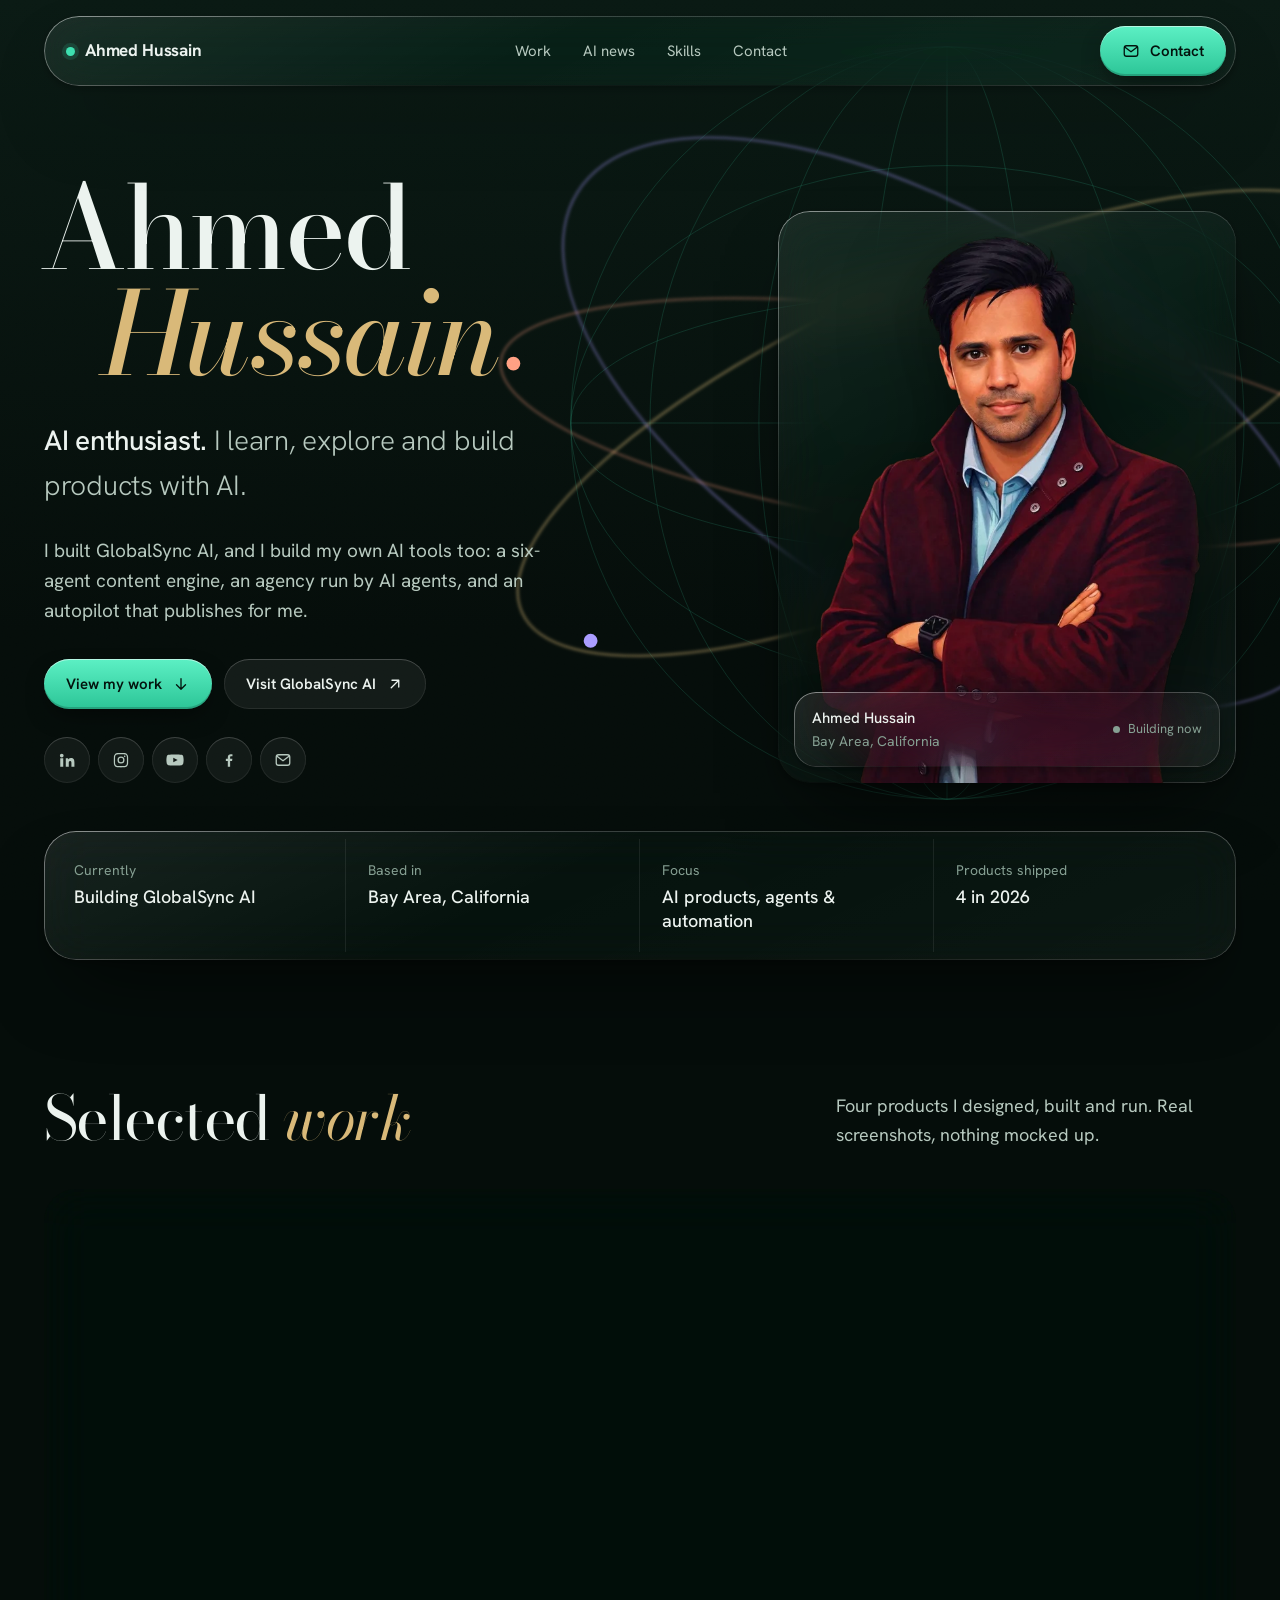
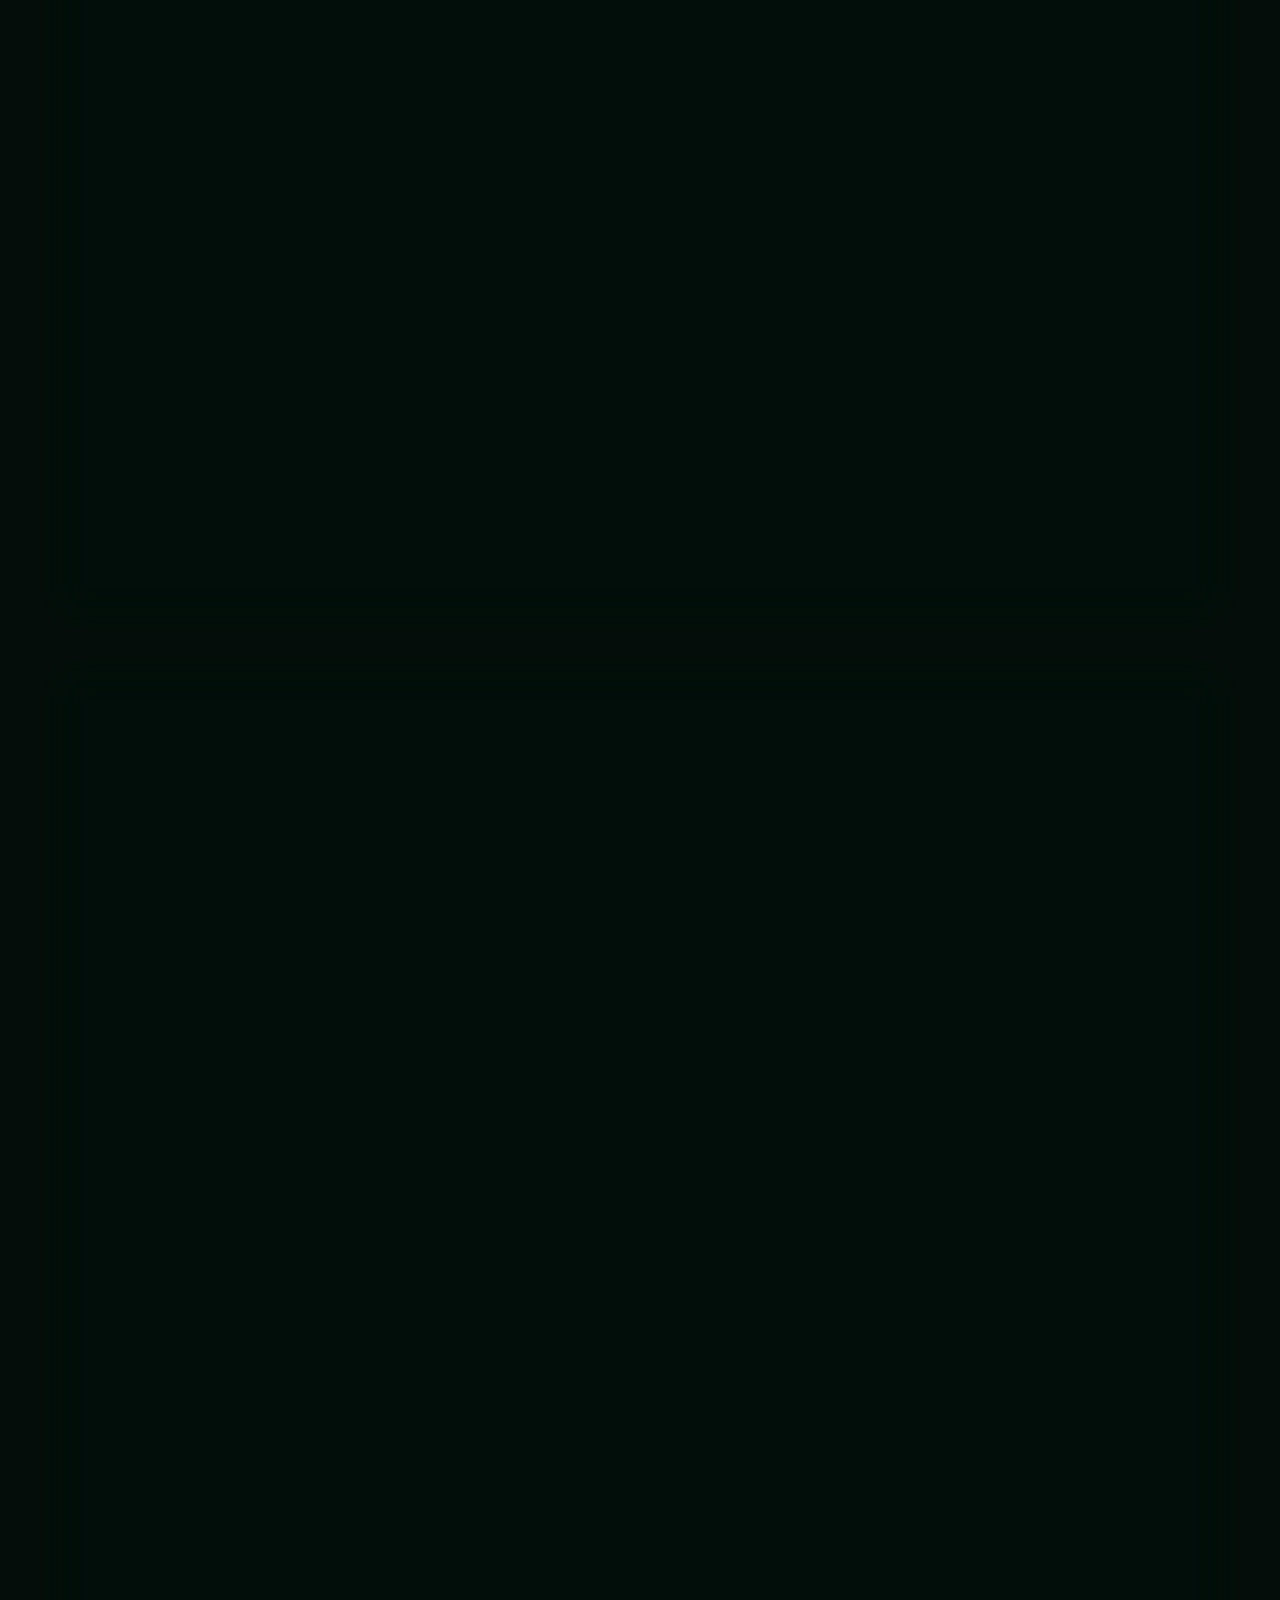
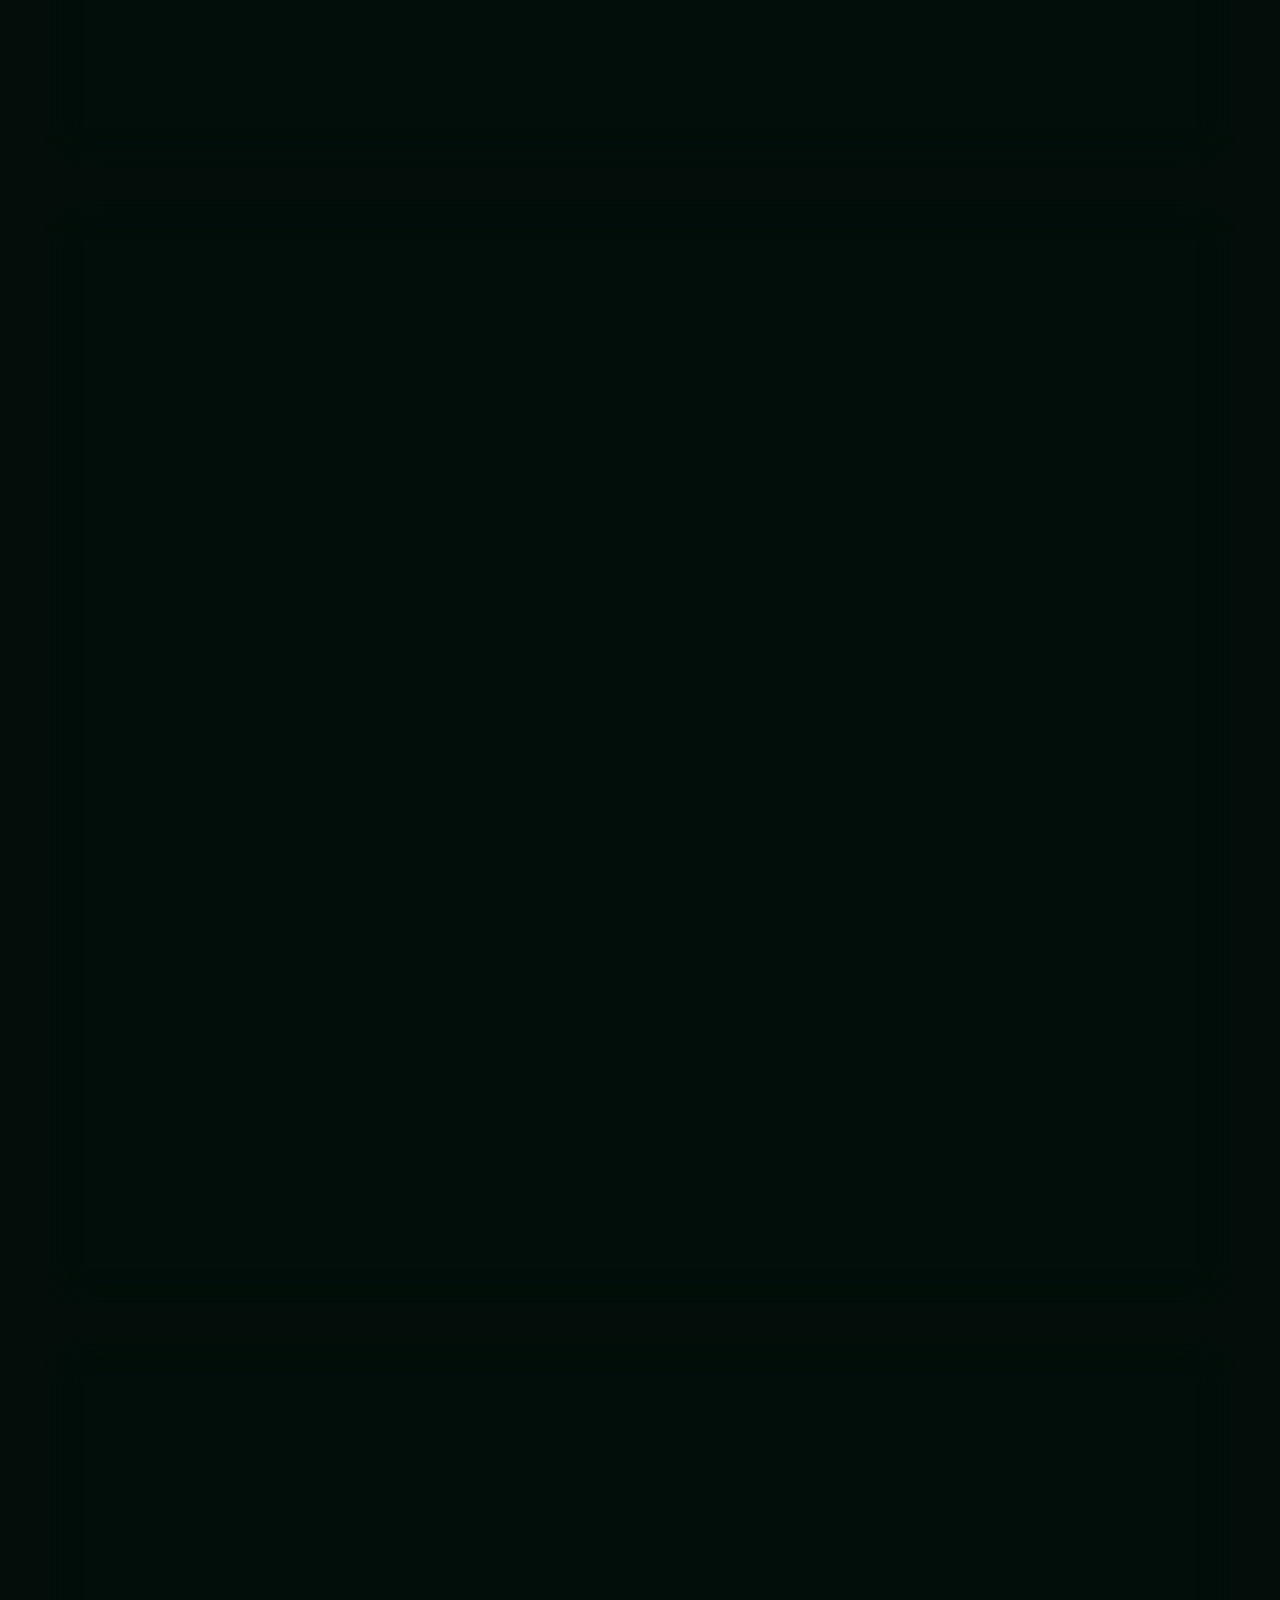
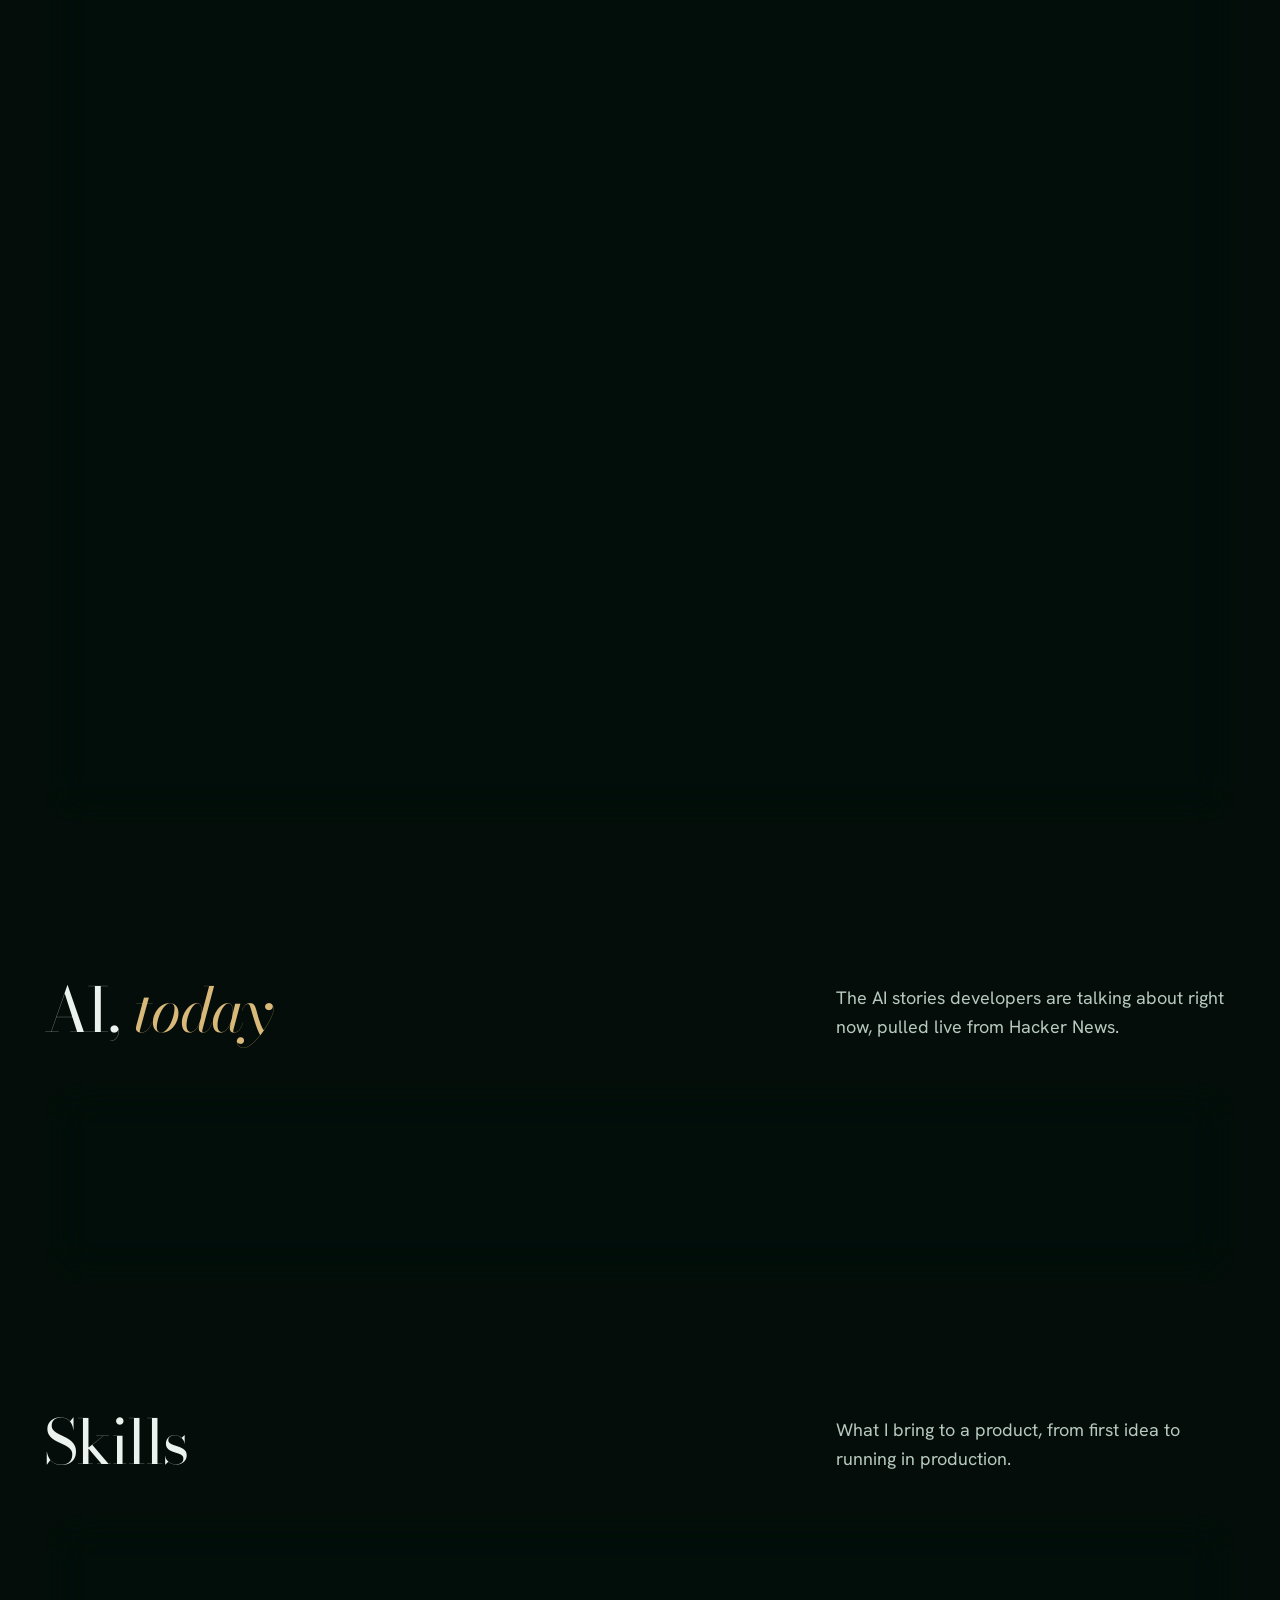
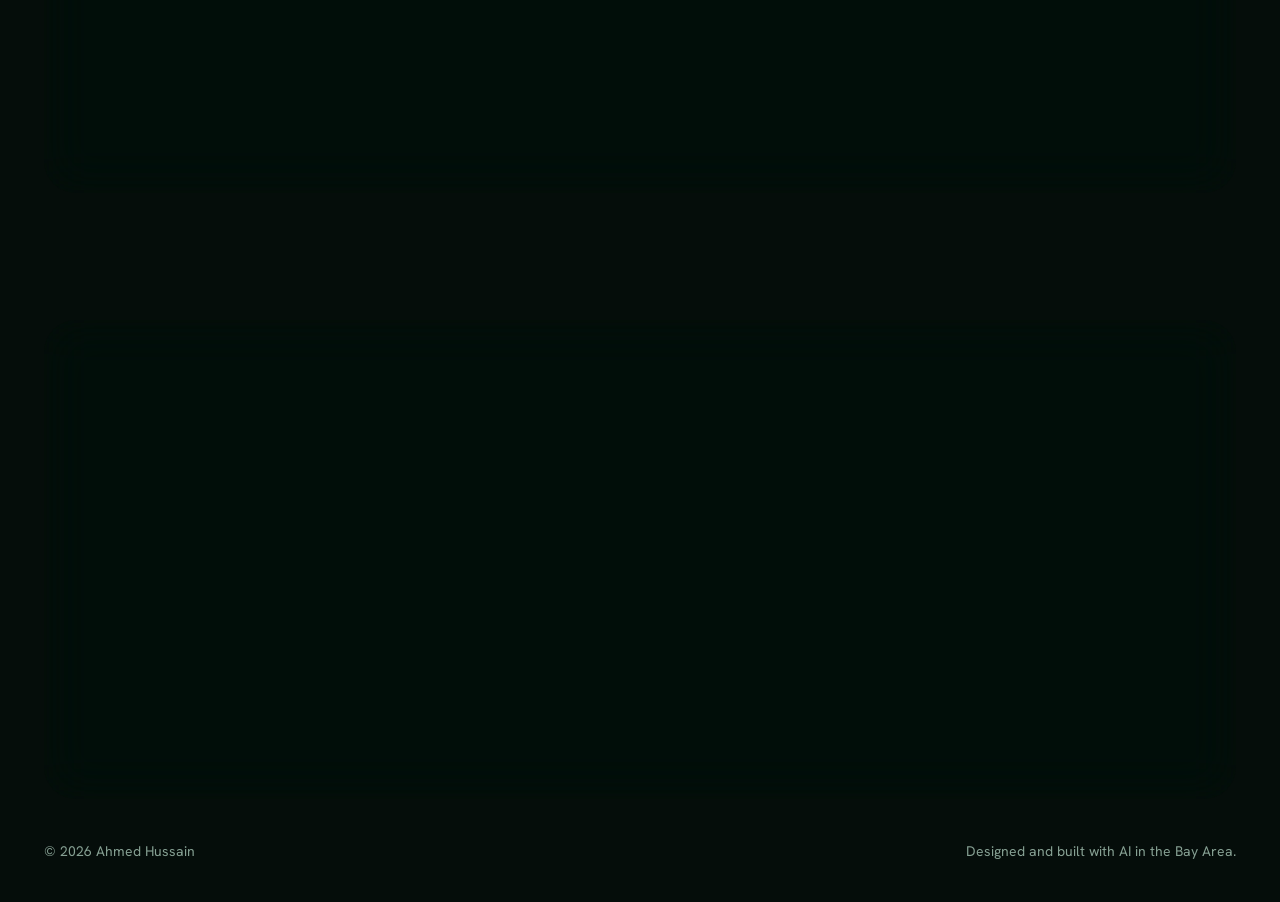
==== index.html @ ea2df60a "Tagline: learn, explore and build products with AI Co-Authored-By: Claude Opus 5.5 <noreply@anthropi" ====
<!doctype html>
<html lang="en"><head><meta charset="utf-8"><meta name="viewport" content="width=device-width,initial-scale=1">
<title>Ahmed Hussain — AI Enthusiast &amp; Product Builder</title>
<meta name="description" content="Ahmed Hussain, AI enthusiast and product builder in the Bay Area. Creator of GlobalSync AI, Gem Content Engine, Gem Agency and Gem Autopilot.">
<meta name="author" content="Ahmed Hussain">
<meta name="theme-color" content="#050d0a">
<meta name="color-scheme" content="dark">
<link rel="icon" href="assets/favicon.svg" type="image/svg+xml">
<link rel="apple-touch-icon" href="assets/apple-touch-icon.png">
<!-- Social preview. If you move to a custom domain, update og:url, og:image and the canonical link. -->
<link rel="canonical" href="https://mahussain456.github.io/">
<meta property="og:url" content="https://mahussain456.github.io/">
<meta property="og:type" content="website">
<meta property="og:title" content="Ahmed Hussain — AI Enthusiast &amp; Product Builder">
<meta property="og:description" content="Four AI products I designed, built and run: GlobalSync AI, Gem Content Engine, Gem Agency and Gem Autopilot.">
<meta property="og:image" content="https://mahussain456.github.io/assets/og-image.jpg">
<meta property="og:image:width" content="1200"><meta property="og:image:height" content="630">
<meta name="twitter:card" content="summary_large_image">
<script type="application/ld+json">
{"@context":"https://schema.org","@type":"Person","name":"Ahmed Hussain","jobTitle":"AI Enthusiast & Product Builder",
 "address":{"@type":"PostalAddress","addressRegion":"CA","addressCountry":"US"},
 "email":"mailto:m.ahmedhussain9@gmail.com",
 "sameAs":["https://www.linkedin.com/in/ahmedhussain9","https://www.facebook.com/aidecoded","https://www.instagram.com/decodedaisimplified","https://www.youtube.com/@decodedaisimplified","https://www.globalsync-ai.com"]}
</script>
<link rel="preconnect" href="https://fonts.googleapis.com"><link rel="preconnect" href="https://fonts.gstatic.com" crossorigin>
<link href="https://fonts.googleapis.com/css2?family=Bodoni+Moda:ital,opsz,wght@0,6..96,400;0,6..96,500;1,6..96,400;1,6..96,500&family=Hanken+Grotesk:wght@300;400;500;600&family=JetBrains+Mono:wght@400&display=swap" rel="stylesheet">
<link rel="stylesheet" href="styles.css"></head><body>

<svg width="0" height="0" style="position:absolute" aria-hidden="true">
 <symbol id="arrow" viewBox="0 0 24 24"><path d="M7 17 17 7M8 7h9v9"/></symbol>
 <symbol id="refresh" viewBox="0 0 24 24"><path d="M20 11a8 8 0 0 0-14.3-4.9L4 8M4 4v4h4M4 13a8 8 0 0 0 14.3 4.9L20 16M20 20v-4h-4"/></symbol>
 <symbol id="chat" viewBox="0 0 24 24"><path d="M21 12a8 8 0 0 1-11.6 7.1L4 20l1-4.6A8 8 0 1 1 21 12Z"/></symbol>
 <symbol id="down" viewBox="0 0 24 24"><path d="M12 5v14M6 13l6 6 6-6"/></symbol>
 <symbol id="check" viewBox="0 0 24 24"><path d="m5 12.5 4.5 4.5L19 7.5"/></symbol>
 <symbol id="mail" viewBox="0 0 24 24"><rect x="3" y="5" width="18" height="14" rx="3"/><path d="m4 7 8 6 8-6"/></symbol>
 <symbol id="pin" viewBox="0 0 24 24"><path d="M12 21s-7-6.2-7-12a7 7 0 0 1 14 0c0 5.8-7 12-7 12Z"/><circle cx="12" cy="9" r="2.5"/></symbol>
 <symbol id="yt" viewBox="0 0 24 24"><path d="M23 7.2a3 3 0 0 0-2.1-2.1C19 4.6 12 4.6 12 4.6s-7 0-8.9.5A3 3 0 0 0 1 7.2 31 31 0 0 0 .5 12 31 31 0 0 0 1 16.8a3 3 0 0 0 2.1 2.1c1.9.5 8.9.5 8.9.5s7 0 8.9-.5a3 3 0 0 0 2.1-2.1 31 31 0 0 0 .5-4.8 31 31 0 0 0-.5-4.8ZM9.7 15.1V8.9l5.8 3.1-5.8 3.1Z"/></symbol>
 <symbol id="ig" viewBox="0 0 24 24"><path d="M12 7.3a4.7 4.7 0 1 0 0 9.4 4.7 4.7 0 0 0 0-9.4Zm0 7.7a3 3 0 1 1 0-6 3 3 0 0 1 0 6Zm6-7.9a1.1 1.1 0 1 1-2.2 0 1.1 1.1 0 0 1 2.2 0ZM21.5 8.2c-.1-1.5-.4-2.8-1.5-3.9s-2.4-1.4-3.9-1.5C14.6 2.7 9.4 2.7 7.9 2.8c-1.5.1-2.8.4-3.9 1.5S2.6 6.7 2.5 8.2c-.1 1.5-.1 6.7 0 8.2.1 1.5.4 2.8 1.5 3.9s2.4 1.4 3.9 1.5c1.5.1 6.7.1 8.2 0 1.5-.1 2.8-.4 3.9-1.5s1.4-2.4 1.5-3.9c.1-1.5.1-6.7 0-8.2Zm-2 9.8a3.1 3.1 0 0 1-1.7 1.7c-1.2.5-4 .4-5.8.4s-4.6.1-5.8-.4A3.1 3.1 0 0 1 4.5 18c-.5-1.2-.4-4-.4-5.8s-.1-4.6.4-5.8A3.1 3.1 0 0 1 6.2 4.7c1.2-.5 4-.4 5.8-.4s4.6-.1 5.8.4a3.1 3.1 0 0 1 1.7 1.7c.5 1.2.4 4 .4 5.8s.1 4.6-.4 5.8Z"/></symbol>
 <symbol id="fb" viewBox="0 0 24 24"><path d="M13.5 21v-7.6h2.6l.4-3h-3V8.5c0-.9.3-1.5 1.5-1.5h1.6V4.3a21 21 0 0 0-2.3-.1c-2.3 0-3.9 1.4-3.9 4v2.2H7.8v3h2.6V21h3.1Z"/></symbol>
 <symbol id="li" viewBox="0 0 24 24"><path d="M4.98 3.5a2.5 2.5 0 1 1 0 5 2.5 2.5 0 0 1 0-5ZM3 9.75h4V21H3V9.75Zm6.5 0h3.8v1.6h.05c.53-1 1.83-2.05 3.77-2.05 4.03 0 4.78 2.65 4.78 6.1V21h-4v-4.9c0-1.17-.02-2.68-1.63-2.68-1.64 0-1.89 1.28-1.89 2.6V21h-4V9.75Z"/></symbol>
 <symbol id="tt" viewBox="0 0 24 24"><path d="M16.6 3c.4 2.1 1.7 3.5 3.9 3.7v3.1c-1.4.1-2.7-.3-3.9-1v6.4c0 4.1-4.4 6.6-7.9 4.5-3.4-2-2.9-7.6 1.6-8.3v3.2c-1.9.3-2.4 2.4-1.2 3.4 1.4 1.2 4.1.3 4.1-2.3V3h3.4Z"/></symbol>
</svg>

<div class="sky" aria-hidden="true">
 <svg class="globe" viewBox="0 0 1000 1000">
  <defs><filter id="soft" x="-20%" y="-20%" width="140%" height="140%"><feGaussianBlur stdDeviation="1.4"/></filter></defs>
  <g class="grid">
   <circle cx="500" cy="500" r="380"/>
   <ellipse cx="500" cy="500" rx="380" ry="130"/><ellipse cx="500" cy="500" rx="380" ry="260"/>
   <line x1="120" y1="500" x2="880" y2="500"/>
   <g class="spin"><ellipse cx="500" cy="500" rx="80" ry="380"/><ellipse cx="500" cy="500" rx="190" ry="380"/><ellipse cx="500" cy="500" rx="300" ry="380"/><line x1="500" y1="120" x2="500" y2="880"/></g>
  </g>
  <g class="spin2">
   <ellipse class="orbit" cx="500" cy="500" rx="470" ry="150" transform="rotate(-24 500 500)" stroke="rgba(217,185,121,.5)"/>
   <ellipse class="orbit" cx="500" cy="500" rx="440" ry="200" transform="rotate(32 500 500)" stroke="rgba(169,155,255,.42)"/>
   <circle cx="930" cy="400" r="9" fill="#d9b979"/><circle cx="140" cy="720" r="7" fill="#a99bff"/>
  </g>
  <g class="spin">
   <ellipse class="orbit" cx="500" cy="500" rx="455" ry="110" transform="rotate(8 500 500)" stroke="rgba(255,159,130,.38)"/>
   <circle cx="62" cy="440" r="7" fill="#ff9f82"/><circle cx="955" cy="560" r="6" fill="#3ee0b0"/>
  </g>
 </svg>
</div>

<div class="wrap">
<header class="bar glass">
 <a class="brand" href="#top"><i></i>Ahmed Hussain</a>
 <nav aria-label="Sections"><a href="#work">Work</a><a href="#news">AI news</a><a href="#skills">Skills</a><a href="#contact">Contact</a></nav>
 <a class="btn pri" href="#contact"><svg class="i"><use href="#mail"/></svg>Contact</a>
</header>

<main id="top">
<section class="hero">
 <div>
  <h1 class="name" aria-label="Ahmed Hussain"><span class="ln"><span>Ahmed</span></span><span class="ln ln2"><span>Hussain</span></span></h1>
  <p class="role"><b>AI enthusiast.</b> I learn, explore and build products with AI.</p>
  <p class="lead">I built GlobalSync AI, and I build my own AI tools too: a six-agent content engine, an agency run by AI agents, and an autopilot that publishes for me.</p>
  <div class="ctas"><a class="btn pri" href="#work">View my work <svg class="i"><use href="#down"/></svg></a><a class="btn ghost" href="https://www.globalsync-ai.com" target="_blank" rel="noopener">Visit GlobalSync AI <svg class="i"><use href="#arrow"/></svg></a></div>
  <nav class="social" aria-label="Social profiles">
   <a href="https://www.linkedin.com/in/ahmedhussain9" target="_blank" rel="noopener" aria-label="LinkedIn"><svg class="b"><use href="#li"/></svg></a>
   <a href="https://www.instagram.com/decodedaisimplified" target="_blank" rel="noopener" aria-label="Instagram"><svg class="b"><use href="#ig"/></svg></a>
   <a href="https://www.youtube.com/@decodedaisimplified" target="_blank" rel="noopener" aria-label="YouTube"><svg class="b"><use href="#yt"/></svg></a>
   <a href="https://www.facebook.com/aidecoded" target="_blank" rel="noopener" aria-label="Facebook"><svg class="b"><use href="#fb"/></svg></a>
   <a href="mailto:m.ahmedhussain9@gmail.com" aria-label="Email"><svg class="i"><use href="#mail"/></svg></a>
  </nav>
 </div>
 <figure class="glass portrait">
  <img src="assets/me.webp" width="600" height="900" alt="Portrait of Ahmed Hussain">
  <figcaption class="glass card-id"><div><b>Ahmed Hussain</b><span>Bay Area, California</span></div><span class="avail"><i></i>Building now</span></figcaption>
 </figure>
</section>

<dl class="glass facts">
 <div><dt>Currently</dt><dd>Building GlobalSync AI</dd></div>
 <div><dt>Based in</dt><dd>Bay Area, California</dd></div>
 <div><dt>Focus</dt><dd>AI products, agents &amp; automation</dd></div>
 <div><dt>Products shipped</dt><dd class="tab">4 in 2026</dd></div>
</dl>

<section class="sec" id="work">
 <div class="sh"><h2>Selected <em>work</em></h2><p>Four products I designed, built and run. Real screenshots, nothing mocked up.</p></div>

 <article class="glass proj c1">
  <div class="ph">
   <span class="logo wide"><img src="assets/logo-globalsync.png" width="520" height="130" alt="GlobalSync AI"></span>
   <div><h3>GlobalSync AI</h3><p class="meta"><b>Creator</b> · 2026 to now · Live product</p></div>
   <a class="btn ghost go" href="https://www.globalsync-ai.com" target="_blank" rel="noopener">globalsync-ai.com <svg class="i"><use href="#arrow"/></svg></a>
  </div>
  <figure class="shot"><div class="chrome"><div class="dots"><i></i><i></i><i></i></div><span class="url">globalsync-ai.com</span></div>
   <img src="assets/shot-globalsync.webp" width="1440" height="810" loading="lazy" alt="GlobalSync AI homepage with the time zone, currency, freelance rate and invoice tools"></figure>
  <div class="does">
   <p>Free time zone, meeting planner and currency tools for remote teams and freelancers. AI finds the meeting time that works for everyone.</p>
   <div><h4>What it does</h4><ul>
    <li><svg class="i"><use href="#check"/></svg>Converts time zones and currencies with live rates</li>
    <li><svg class="i"><use href="#check"/></svg>Plans meetings across cities and calculates freelance rates</li>
    <li><svg class="i"><use href="#check"/></svg>Creates invoices. Free, with no sign-up</li></ul></div>
   <div><h4>Also on</h4><div class="stack"><span>iOS app</span><span>Mac</span><span>Windows</span><span>Chrome extension</span></div></div>
  </div>
 </article>

 <article class="glass proj c2">
  <div class="ph">
   <span class="logo"><img src="assets/logo-engine.png" width="128" height="128" alt="Gem Content Engine logo"></span>
   <div><h3>Gem Content Engine</h3><p class="meta"><b>Creator</b> · 2026 · v1.7, on sale</p></div>
  </div>
  <figure class="shot"><div class="chrome"><div class="dots"><i></i><i></i><i></i></div><span class="url">Gem Content Engine · app</span></div>
   <img src="assets/shot-engine.webp" width="1440" height="900" loading="lazy" alt="Gem Content Engine app showing the six-agent pipeline: brand brain, scout, architect, writer, visual director and channels"></figure>
  <div class="does">
   <p>Turns one content idea into posts for every channel. Six AI agents work in a chain, and each one's output is checked before the next starts.</p>
   <div><h4>What it does</h4><ul>
    <li><svg class="i"><use href="#check"/></svg>Writes scripts, captions, carousels and image prompts</li>
    <li><svg class="i"><use href="#check"/></svg>Pulls live trends from Reddit, Hacker News and Google</li>
    <li><svg class="i"><use href="#check"/></svg>Runs locally on Ollama or any cloud AI model</li></ul></div>
   <div><h4>Built with</h4><div class="stack"><span>Multi-agent AI</span><span>Ollama</span><span>OpenAI</span><span>Claude</span></div></div>
  </div>
 </article>

 <article class="glass proj c3">
  <div class="ph">
   <span class="logo"><img src="assets/logo-gem.svg" width="64" height="72" alt="Gem Agency logo"></span>
   <div><h3>Gem Agency</h3><p class="meta"><b>Builder</b> · 2026 to now · In use daily</p></div>
  </div>
  <figure class="shot"><div class="chrome"><div class="dots"><i></i><i></i><i></i></div><span class="url">Gem Agency · Mission Control</span></div>
   <img src="assets/shot-agency.webp" width="1440" height="900" loading="lazy" alt="Gem Agency Mission Control dashboard with delivery rings, next task, the Jarvis assistant and items needing attention"></figure>
  <div class="does">
   <p>A web agency run by AI agents. I describe a website, the agents build it, and I approve it, launch it and grow its traffic, all from one dashboard.</p>
   <div><h4>What it does</h4><ul>
    <li><svg class="i"><use href="#check"/></svg>Builds websites from a one-line brief</li>
    <li><svg class="i"><use href="#check"/></svg>Runs SEO audits and growth tasks automatically</li>
    <li><svg class="i"><use href="#check"/></svg>Asks for my approval before anything goes live</li></ul></div>
   <div><h4>Built with</h4><div class="stack"><span>AI agents</span><span>Claude</span><span>Python</span><span>JavaScript</span></div></div>
  </div>
 </article>

 <article class="glass proj c4">
  <div class="ph">
   <span class="logo"><img src="assets/logo-gem.svg" width="64" height="72" alt="Gem Autopilot logo"></span>
   <div><h3>Gem Autopilot</h3><p class="meta"><b>Builder</b> · 2026 to now · In use daily</p></div>
  </div>
  <figure class="shot"><div class="chrome"><div class="dots"><i></i><i></i><i></i></div><span class="url">Gem Autopilot · Overview</span></div>
   <img src="assets/shot-autopilot.webp" width="1440" height="900" loading="lazy" alt="Gem Autopilot dashboard with today's posting rings, up next, connected accounts and a three-day publishing timeline"></figure>
  <div class="does">
   <p>My AI tasks produce videos every day. Autopilot finds them and publishes them on schedule, so I never upload anything by hand.</p>
   <div><h4>What it does</h4><ul>
    <li><svg class="i"><use href="#check"/></svg>Watches folders for new videos and their details</li>
    <li><svg class="i"><use href="#check"/></svg>Schedules posts to YouTube and Facebook</li>
    <li><svg class="i"><use href="#check"/></svg>Holds anything that needs my review first</li></ul></div>
   <div><h4>Built with</h4><div class="stack"><span>Node.js</span><span>SQLite</span><span>YouTube API</span><span>Meta API</span></div></div>
  </div>
 </article>
</section>

<section class="sec" id="news">
 <div class="sh"><h2>AI, <em>today</em></h2><p>The AI stories developers are talking about right now, pulled live from Hacker News.</p></div>
 <div class="glass news">
  <div class="news-top"><span class="avail"><i></i>Live · top stories from the last 3 days</span><button class="refresh" type="button" id="news-refresh"><svg class="i"><use href="#refresh"/></svg>Refresh</button></div>
  <div id="news-list" aria-live="polite" aria-busy="true"><div class="skel"></div><div class="skel"></div><div class="skel"></div><div class="skel"></div><div class="skel"></div><div class="skel"></div></div>
  <p class="news-foot" id="news-foot">Loading the latest stories…</p>
 </div>
</section>

<section class="sec" id="skills">
 <div class="sh"><h2>Skills</h2><p>What I bring to a product, from first idea to running in production.</p></div>
 <div class="glass skills">
  <div><h3>AI &amp; agents</h3><p>Getting AI to do real, repeatable work.</p>
   <div class="stack"><span>Multi-agent systems</span><span>Claude</span><span>OpenAI</span><span>Ollama</span><span>Prompt design</span><span>AI video</span></div></div>
  <div><h3>Product &amp; build</h3><p>Shipping on web, mobile and desktop.</p>
   <div class="stack"><span>SaaS</span><span>JavaScript</span><span>Node.js</span><span>Python</span><span>Swift</span><span>Automation</span></div></div>
  <div><h3>Launch &amp; growth</h3><p>Getting the product in front of people.</p>
   <div class="stack"><span>SEO</span><span>GA4</span><span>Paid ads</span><span>Brand design</span><span>Pricing</span><span>Content</span></div></div>
 </div>
</section>

<section class="glass contact" id="contact">
 <div>
  <h2>Let's <em>talk.</em></h2>
  <p>The best way to reach me is email or LinkedIn. You can also follow what I'm building on my socials.</p>
 </div>
 <nav class="links" aria-label="Contact">
  <a href="mailto:m.ahmedhussain9@gmail.com"><svg class="i"><use href="#mail"/></svg><span>Email</span><small>m.ahmedhussain9@gmail.com</small></a>
  <a href="https://www.linkedin.com/in/ahmedhussain9" target="_blank" rel="noopener"><svg class="b"><use href="#li"/></svg><span>LinkedIn</span><small>in/ahmedhussain9</small><svg class="i go"><use href="#arrow"/></svg></a>
  <a href="https://www.instagram.com/decodedaisimplified" target="_blank" rel="noopener"><svg class="b"><use href="#ig"/></svg><span>Instagram</span><small>@decodedaisimplified</small><svg class="i go"><use href="#arrow"/></svg></a>
  <a href="https://www.youtube.com/@decodedaisimplified" target="_blank" rel="noopener"><svg class="b"><use href="#yt"/></svg><span>YouTube</span><small>AI Decoded</small><svg class="i go"><use href="#arrow"/></svg></a>
  <a href="https://www.facebook.com/aidecoded" target="_blank" rel="noopener"><svg class="b"><use href="#fb"/></svg><span>Facebook</span><small>@aidecoded</small><svg class="i go"><use href="#arrow"/></svg></a>
  <a href="https://www.globalsync-ai.com" target="_blank" rel="noopener"><svg class="i"><use href="#pin"/></svg><span>GlobalSync AI</span><small>globalsync-ai.com</small><svg class="i go"><use href="#arrow"/></svg></a>
 </nav>
</section>
</main>
<footer class="fine"><span>© 2026 Ahmed Hussain</span><span>Designed and built with AI in the Bay Area.</span></footer>
</div>

<script src="script.js" defer></script>
</body></html>
---- styles.css ----
:root{
 --bg:#050d0a;--bg2:#0a1a14;
 --txt:#ecf3ef;--soft:#b7c9bf;--mute:#86a093;
 --teal:#3ee0b0;--gold:#d9b979;--coral:#ff9f82;--violet:#a99bff;
 --hair:rgba(255,255,255,.08);
 --r-xl:32px;--r-lg:22px;--r-md:14px;
 --ease:cubic-bezier(.16,1,.3,1);
 --display:'Bodoni Moda',Didot,'Bodoni 72',serif;
 --sans:'Hanken Grotesk',system-ui,sans-serif;
}
h1,h2,.ph h3,.contact h2{font-family:var(--display);font-optical-sizing:auto}
h1 em,h2 em{font-style:italic;color:var(--gold)}
*{box-sizing:border-box;margin:0}
html{scroll-behavior:smooth;scroll-padding-top:110px;scrollbar-color:#24463a var(--bg)}
body{background:var(--bg);color:var(--txt);font:17px/1.6 var(--sans);min-height:100vh;overflow-x:hidden;caret-color:var(--teal)}
::selection{background:rgba(62,224,176,.32);color:#fff}
::-webkit-scrollbar{width:10px}::-webkit-scrollbar-track{background:var(--bg)}::-webkit-scrollbar-thumb{background:#1d3a30;border-radius:10px;border:2px solid var(--bg)}
a{color:inherit;text-decoration:none}
img{display:block;max-width:100%;height:auto}
:focus-visible{outline:2px solid var(--teal);outline-offset:3px;border-radius:12px}
.tab{font-variant-numeric:tabular-nums}
svg.i{width:18px;height:18px;flex:none;stroke:currentColor;fill:none;stroke-width:1.75;stroke-linecap:round;stroke-linejoin:round}
svg.b{width:18px;height:18px;flex:none;fill:currentColor}

/* backdrop the glass refracts */
.sky{position:fixed;inset:0;z-index:-1;background:linear-gradient(180deg,var(--bg2),var(--bg) 70%);overflow:hidden}
.sky::after{content:"";position:absolute;inset:0;opacity:.06;mix-blend-mode:overlay;
 background-image:url("data:image/svg+xml,%3Csvg xmlns='http://www.w3.org/2000/svg' width='160' height='160'%3E%3Cfilter id='n'%3E%3CfeTurbulence type='fractalNoise' baseFrequency='.9' numOctaves='3' stitchTiles='stitch'/%3E%3C/filter%3E%3Crect width='100%25' height='100%25' filter='url(%23n)'/%3E%3C/svg%3E")}
.globe{position:absolute;right:-18vmin;top:-8vmin;width:110vmin;height:110vmin}
.globe .grid{stroke:rgba(62,224,176,.15);stroke-width:1;fill:none}
.globe .orbit{fill:none;stroke-width:2.2;filter:url(#soft)}
.globe .spin{transform-origin:500px 500px;animation:spin 140s linear infinite}
.globe .spin2{transform-origin:500px 500px;animation:spin 90s linear infinite reverse}
@keyframes spin{to{transform:rotate(360deg)}}
@media (prefers-reduced-motion:reduce){.globe .spin,.globe .spin2{animation:none}html{scroll-behavior:auto}}

/* liquid glass */
.glass{position:relative;isolation:isolate;border-radius:var(--r-xl);
 background:linear-gradient(155deg,rgba(255,255,255,.085),rgba(255,255,255,.02) 42%,rgba(255,255,255,.045));
 -webkit-backdrop-filter:blur(24px) saturate(170%);backdrop-filter:blur(24px) saturate(170%);
 box-shadow:inset 0 1px 0 rgba(255,255,255,.16),inset 0 -1px 0 rgba(0,0,0,.35),0 40px 80px -30px rgba(0,0,0,.7),0 2px 8px rgba(0,0,0,.3)}
.glass::before{content:"";position:absolute;inset:0;border-radius:inherit;padding:1px;pointer-events:none;z-index:-1;
 background:linear-gradient(140deg,rgba(255,255,255,.42),rgba(255,255,255,.05) 32%,rgba(255,255,255,.02) 64%,rgba(255,255,255,.22));
 -webkit-mask:linear-gradient(#000 0 0) content-box,linear-gradient(#000 0 0);-webkit-mask-composite:xor;mask-composite:exclude}
.glass::after{content:"";position:absolute;inset:0;border-radius:inherit;pointer-events:none;z-index:-1;opacity:0;transition:opacity .5s var(--ease);
 background:radial-gradient(420px circle at var(--mx,50%) var(--my,0%),rgba(255,255,255,.075),transparent 60%)}
.glass:hover::after{opacity:1}

.wrap{max-width:1240px;margin:0 auto;padding:0 24px}

/* nav */
.bar{position:sticky;top:16px;z-index:10;margin-top:16px;display:flex;justify-content:space-between;align-items:center;gap:16px;padding:10px 10px 10px 22px;border-radius:999px}
.brand{display:flex;align-items:center;gap:10px;font-weight:700;letter-spacing:-.01em;white-space:nowrap}
.brand i{width:9px;height:9px;border-radius:50%;background:var(--teal);box-shadow:0 0 0 4px rgba(62,224,176,.14)}
.bar nav{display:flex;gap:4px}
.bar nav a{padding:8px 14px;border-radius:999px;font-size:15px;color:var(--soft);transition:background .3s var(--ease),color .3s}
.bar nav a:hover{background:rgba(255,255,255,.06);color:var(--txt)}
.btn{display:inline-flex;align-items:center;gap:10px;white-space:nowrap;padding:13px 22px;border-radius:999px;font-weight:600;font-size:15px;transition:transform .4s var(--ease),box-shadow .4s var(--ease),background .3s}
.btn.pri{color:#03130d;background:linear-gradient(180deg,#5cf0c4,#2cc597);box-shadow:inset 0 1px 0 rgba(255,255,255,.55),inset 0 -2px 0 rgba(0,0,0,.18),0 10px 24px -8px rgba(0,0,0,.6)}
.btn.pri:hover{transform:translateY(-2px);box-shadow:inset 0 1px 0 rgba(255,255,255,.55),inset 0 -2px 0 rgba(0,0,0,.18),0 18px 32px -10px rgba(0,0,0,.7)}
.btn.ghost{color:var(--txt);background:rgba(255,255,255,.06);box-shadow:inset 0 1px 0 rgba(255,255,255,.14),inset 0 0 0 1px rgba(255,255,255,.08)}
.btn.ghost:hover{background:rgba(255,255,255,.1)}
.btn:active{transform:translateY(0) scale(.98)}

/* profile header */
.hero{display:grid;grid-template-columns:1.2fr .8fr;gap:48px;align-items:end;padding:88px 0 0}
.name{font-weight:500;font-size:clamp(64px,9vw,140px);line-height:.92;letter-spacing:-.025em;margin-left:-.04em;
 font-optical-sizing:none;font-variation-settings:"opsz" 28}
.name .ln{display:block}
.name .ln>span{display:inline-block}
.name .ln2{padding-left:.55em}
.name .ln2>span{font-style:italic;color:var(--gold);letter-spacing:-.015em}
@media (prefers-reduced-motion:no-preference){
 .name .ln>span{animation:lineup 1.1s var(--ease) both}
 .name .ln2>span{animation-delay:.12s}
}
@keyframes lineup{from{opacity:0;transform:translateY(.25em)}}
.role{font-size:clamp(20px,2.2vw,28px);font-weight:300;color:var(--soft);margin-top:32px;letter-spacing:-.01em;max-width:30ch}
.role b{font-weight:500;color:var(--txt)}
.lead{color:var(--soft);font-size:19px;line-height:1.6;max-width:46ch;margin:28px 0 32px}
.ctas{display:flex;gap:12px;flex-wrap:wrap;margin-bottom:28px}
.social{display:flex;gap:8px;flex-wrap:wrap}
.social a{width:46px;height:46px;border-radius:50%;display:grid;place-items:center;color:var(--soft);background:rgba(255,255,255,.05);box-shadow:inset 0 1px 0 rgba(255,255,255,.12),inset 0 0 0 1px rgba(255,255,255,.07);transition:color .3s,background .3s,transform .4s var(--ease)}
.social a:hover{color:var(--txt);background:rgba(255,255,255,.1);transform:translateY(-2px)}
.portrait{position:relative;border-radius:var(--r-xl);overflow:hidden;aspect-ratio:4/5;display:flex;align-items:flex-end;justify-content:center}
.portrait img{width:86%;height:auto;margin-bottom:-2px;filter:drop-shadow(0 30px 40px rgba(0,0,0,.5))}
.card-id{position:absolute;left:16px;right:16px;bottom:16px;padding:14px 18px;border-radius:var(--r-lg);display:flex;justify-content:space-between;align-items:center;gap:12px;font-size:14px}
.card-id b{display:block;font-weight:500;font-size:15px}
.card-id span{color:var(--mute)}
.avail{display:inline-flex;align-items:center;gap:8px;color:var(--teal);font-size:13px;white-space:nowrap}
.avail i{width:7px;height:7px;border-radius:50%;background:currentColor}

/* resume facts */
.facts{display:grid;grid-template-columns:repeat(4,1fr);margin-top:48px;padding:8px}
.facts div{padding:20px 22px}
.facts div+div{box-shadow:-1px 0 0 var(--hair)}
.facts dt{font-size:14px;color:var(--mute)}
.facts dd{font-size:18px;font-weight:500;margin-top:4px;line-height:1.3}

/* sections */
.sec{padding:128px 0 0}
h2{font-weight:400;font-size:clamp(40px,4.8vw,68px);line-height:1;letter-spacing:-.025em;text-wrap:balance}
.sh{display:flex;justify-content:space-between;align-items:end;gap:32px;flex-wrap:wrap;margin-bottom:40px}
.sh p{color:var(--soft);max-width:40ch;font-size:18px}

/* projects */
.proj{padding:32px;margin-bottom:28px}
.ph{display:flex;align-items:center;gap:18px;flex-wrap:wrap;margin-bottom:24px}
.logo{width:56px;height:56px;border-radius:16px;display:grid;place-items:center;flex:none;background:rgba(255,255,255,.06);box-shadow:inset 0 1px 0 rgba(255,255,255,.14),inset 0 0 0 1px rgba(255,255,255,.07)}
.logo img{width:34px;height:34px;object-fit:contain}
.logo.wide{width:auto;padding:0 18px}.logo.wide img{width:auto;height:22px}
.ph h3{font-weight:500;font-size:clamp(30px,3.2vw,42px);line-height:1.05;letter-spacing:-.02em}
.ph .meta{color:var(--mute);font-size:15px;margin-top:4px}
.ph .meta b{color:var(--c);font-weight:500}
.ph .go{margin-left:auto}
.shot{border-radius:var(--r-lg);overflow:hidden;background:#0b1511;box-shadow:0 30px 60px -25px rgba(0,0,0,.8),0 0 0 1px rgba(255,255,255,.08)}
.chrome{display:flex;align-items:center;gap:14px;padding:12px 16px;background:rgba(255,255,255,.04);border-bottom:1px solid var(--hair)}
.chrome .dots{display:flex;gap:6px}.chrome .dots i{width:10px;height:10px;border-radius:50%;background:rgba(255,255,255,.14)}
.chrome .url{flex:1;max-width:420px;margin:0 auto;text-align:center;font:400 12px 'JetBrains Mono',monospace;color:var(--mute);padding:5px 12px;border-radius:8px;background:rgba(0,0,0,.25);white-space:nowrap;overflow:hidden;text-overflow:ellipsis}
.shot img{width:100%}
.does{display:grid;grid-template-columns:1.1fr 1fr 1fr;gap:32px;margin-top:28px}
.does p{color:var(--soft);font-size:17px}
.does h4{font-size:14px;font-weight:500;color:var(--c);margin-bottom:10px}
.does ul{list-style:none;padding:0;display:grid;gap:8px}
.does li{display:grid;grid-template-columns:20px 1fr;gap:8px;font-size:15px;color:var(--txt)}
.does li svg.i{width:16px;height:16px;color:var(--c);margin-top:4px}
.stack{display:flex;gap:6px;flex-wrap:wrap}
.stack span{font-size:13px;padding:5px 11px;border-radius:999px;color:var(--soft);background:rgba(255,255,255,.045);box-shadow:inset 0 0 0 1px rgba(255,255,255,.06)}
.c1{--c:var(--gold)}.c2{--c:var(--coral)}.c3{--c:var(--violet)}.c4{--c:var(--teal)}

/* live AI news */
.news{padding:8px}
.news-top{display:flex;justify-content:space-between;align-items:center;gap:12px;padding:14px 20px 10px;color:var(--mute);font-size:14px;flex-wrap:wrap}
.news-top .avail{font-size:14px}
.refresh{display:inline-flex;align-items:center;gap:8px;color:var(--soft);font:inherit;background:none;border:0;cursor:pointer;padding:6px 10px;border-radius:999px;transition:background .3s,color .3s}
.refresh:hover{background:rgba(255,255,255,.06);color:var(--txt)}
.refresh:disabled{opacity:.5;cursor:progress}
.story{display:grid;grid-template-columns:44px 1fr auto;gap:18px;align-items:center;padding:18px 20px;border-radius:var(--r-lg);transition:background .35s var(--ease)}
.story+.story{box-shadow:0 -1px 0 var(--hair)}
.story:hover{background:rgba(255,255,255,.045)}
.story .rank{font-family:var(--display);font-style:italic;font-size:30px;line-height:1;color:var(--gold);text-align:center}
.story h3{font-size:18px;font-weight:500;line-height:1.35;color:var(--txt)}
.story h3 a:hover{text-decoration:underline;text-underline-offset:4px;text-decoration-color:var(--gold)}
.story .src{display:flex;gap:14px;flex-wrap:wrap;margin-top:6px;font-size:14px;color:var(--mute)}
.story .src a:hover{color:var(--txt)}
.story .open{width:40px;height:40px;border-radius:50%;display:grid;place-items:center;color:var(--soft);background:rgba(255,255,255,.05);box-shadow:inset 0 0 0 1px rgba(255,255,255,.07);transition:color .3s,background .3s,transform .4s var(--ease)}
.story:hover .open{color:var(--txt);background:rgba(255,255,255,.1);transform:translate(2px,-2px)}
.skel{height:76px;margin:6px 12px;border-radius:var(--r-lg);background:linear-gradient(90deg,rgba(255,255,255,.03),rgba(255,255,255,.07),rgba(255,255,255,.03));background-size:200% 100%;animation:shimmer 1.6s linear infinite}
@keyframes shimmer{to{background-position:-200% 0}}
@media (prefers-reduced-motion:reduce){.skel{animation:none}}
.news-msg{padding:28px 20px;color:var(--soft)}
.news-msg a{color:var(--gold);text-decoration:underline;text-underline-offset:3px}
.news-foot{padding:10px 20px 14px;font-size:13px;color:var(--mute)}

/* skills */
.skills{display:grid;grid-template-columns:repeat(3,1fr);padding:8px}
.skills div{padding:28px}
.skills div+div{box-shadow:-1px 0 0 var(--hair)}
.skills h3{font-size:22px;font-weight:500;letter-spacing:-.015em;margin-bottom:6px}
.skills p{color:var(--mute);font-size:15px;margin-bottom:18px}

/* contact */
.contact{display:grid;grid-template-columns:1.1fr 1fr;gap:48px;padding:48px;margin:128px 0 32px}
.contact p{color:var(--soft);font-size:18px;max-width:44ch;margin-top:20px}
.links{display:grid;gap:8px;align-content:start}
.links a{display:flex;align-items:center;gap:14px;padding:15px 18px;border-radius:var(--r-lg);background:rgba(255,255,255,.035);box-shadow:inset 0 0 0 1px rgba(255,255,255,.06);transition:background .35s var(--ease),transform .4s var(--ease)}
.links a:hover{background:rgba(255,255,255,.07);transform:translateX(4px)}
.links a span{flex:1}.links a small{color:var(--mute);font-size:14px}
.links a .go{color:var(--mute)}
.fine{display:flex;justify-content:space-between;color:var(--mute);font-size:14px;padding:8px 0 40px}

@media (prefers-reduced-motion:no-preference){
 .hero>*{animation:rise 1.1s var(--ease) both}
 .hero>:nth-child(2){animation-delay:.15s}
}
@keyframes rise{from{opacity:.001;transform:translateY(14px);filter:blur(6px)}}


@media (max-width:980px){
 .hero,.contact{grid-template-columns:1fr}
 .hero{padding-top:56px;gap:32px}
 .portrait{max-width:420px;width:100%}
 .facts{grid-template-columns:1fr 1fr}
 .facts div:nth-child(3){box-shadow:none}
 .facts div:nth-child(n+3){border-top:1px solid var(--hair)}
 .does,.skills{grid-template-columns:1fr}
 .skills div+div{box-shadow:0 -1px 0 var(--hair)}
 .proj,.contact{padding:24px}
 .bar nav{display:none}
}
@media (max-width:560px){
 body{font-size:16px}
 .wrap{padding:0 16px}
 .bar{padding-left:16px}.bar .btn{padding:11px 16px;font-size:14px}
 .lead{font-size:17px}
 .facts{grid-template-columns:1fr}
 .facts div+div{box-shadow:none;border-top:1px solid var(--hair)}
 .proj{padding:16px}
 .ph .go{margin-left:0}
 .chrome .url{display:none}
 .skills div{padding:22px 16px}
 .fine{flex-direction:column;gap:6px}
}
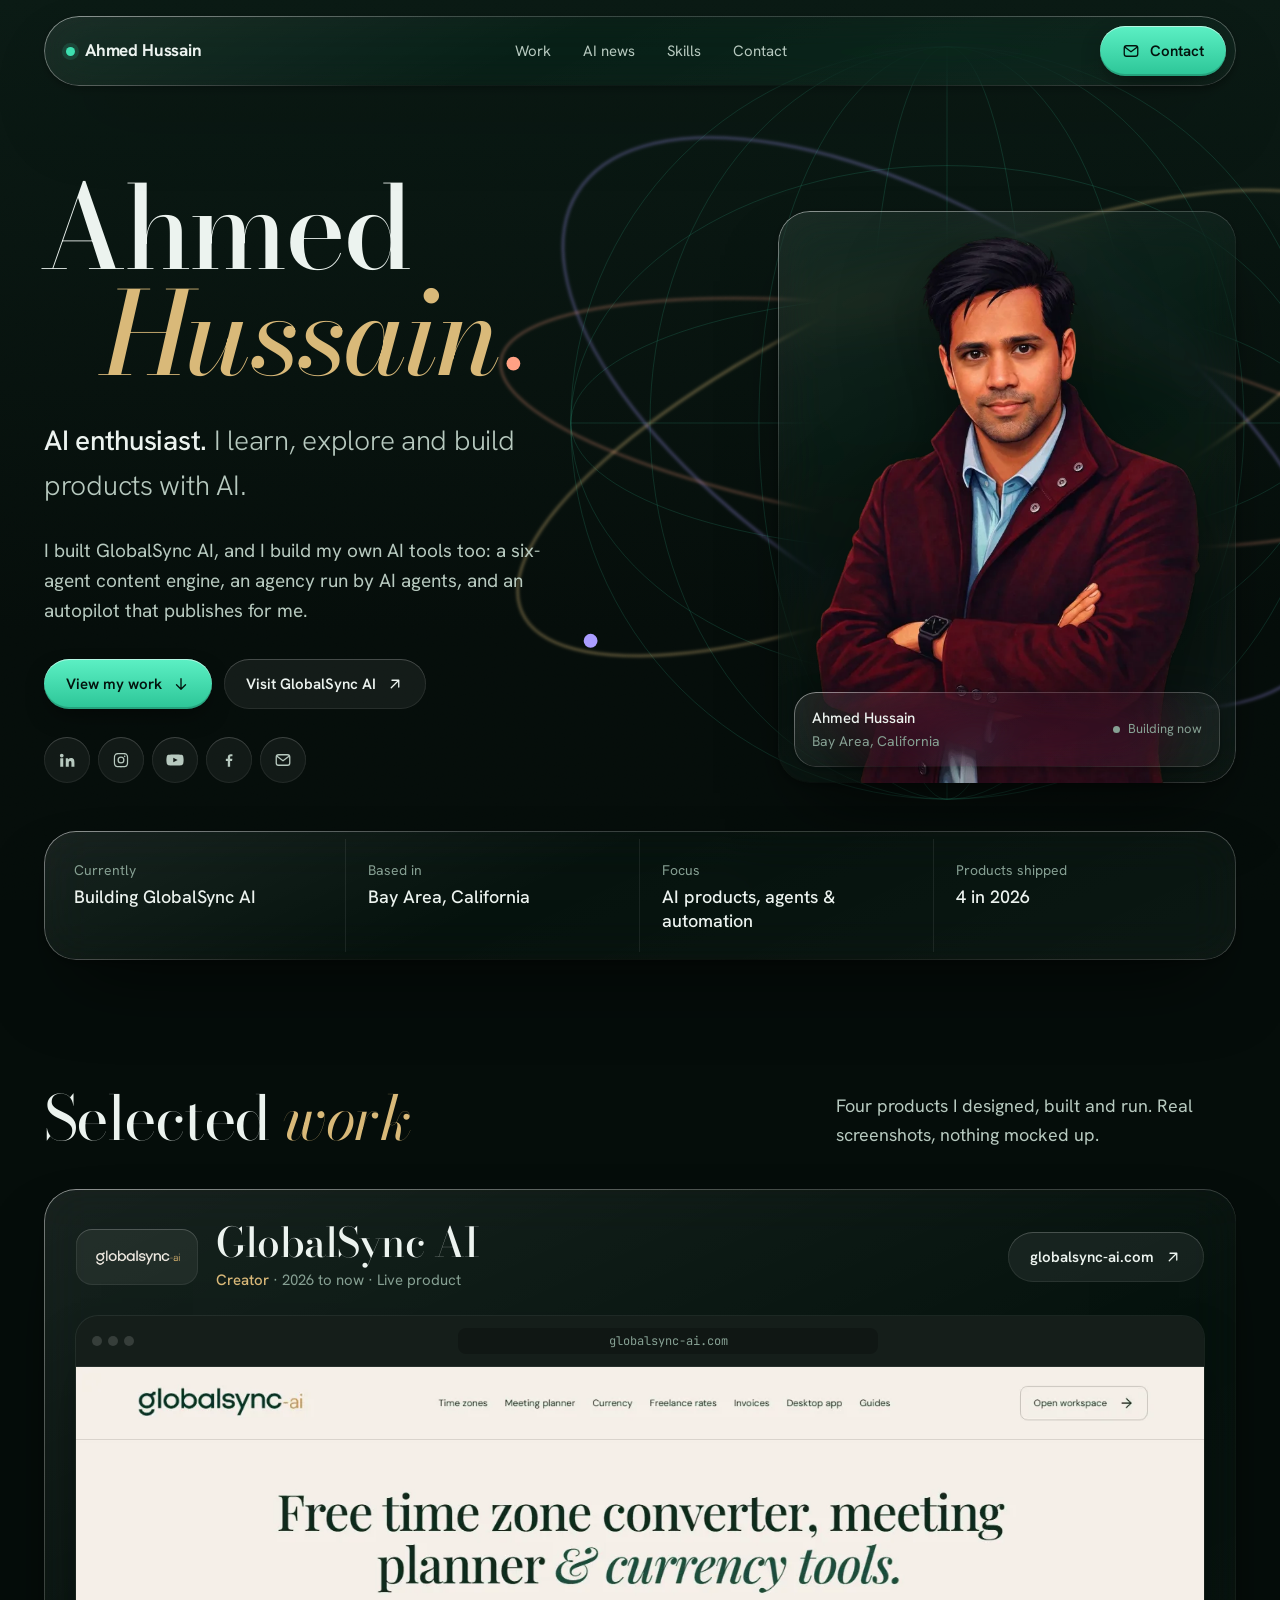
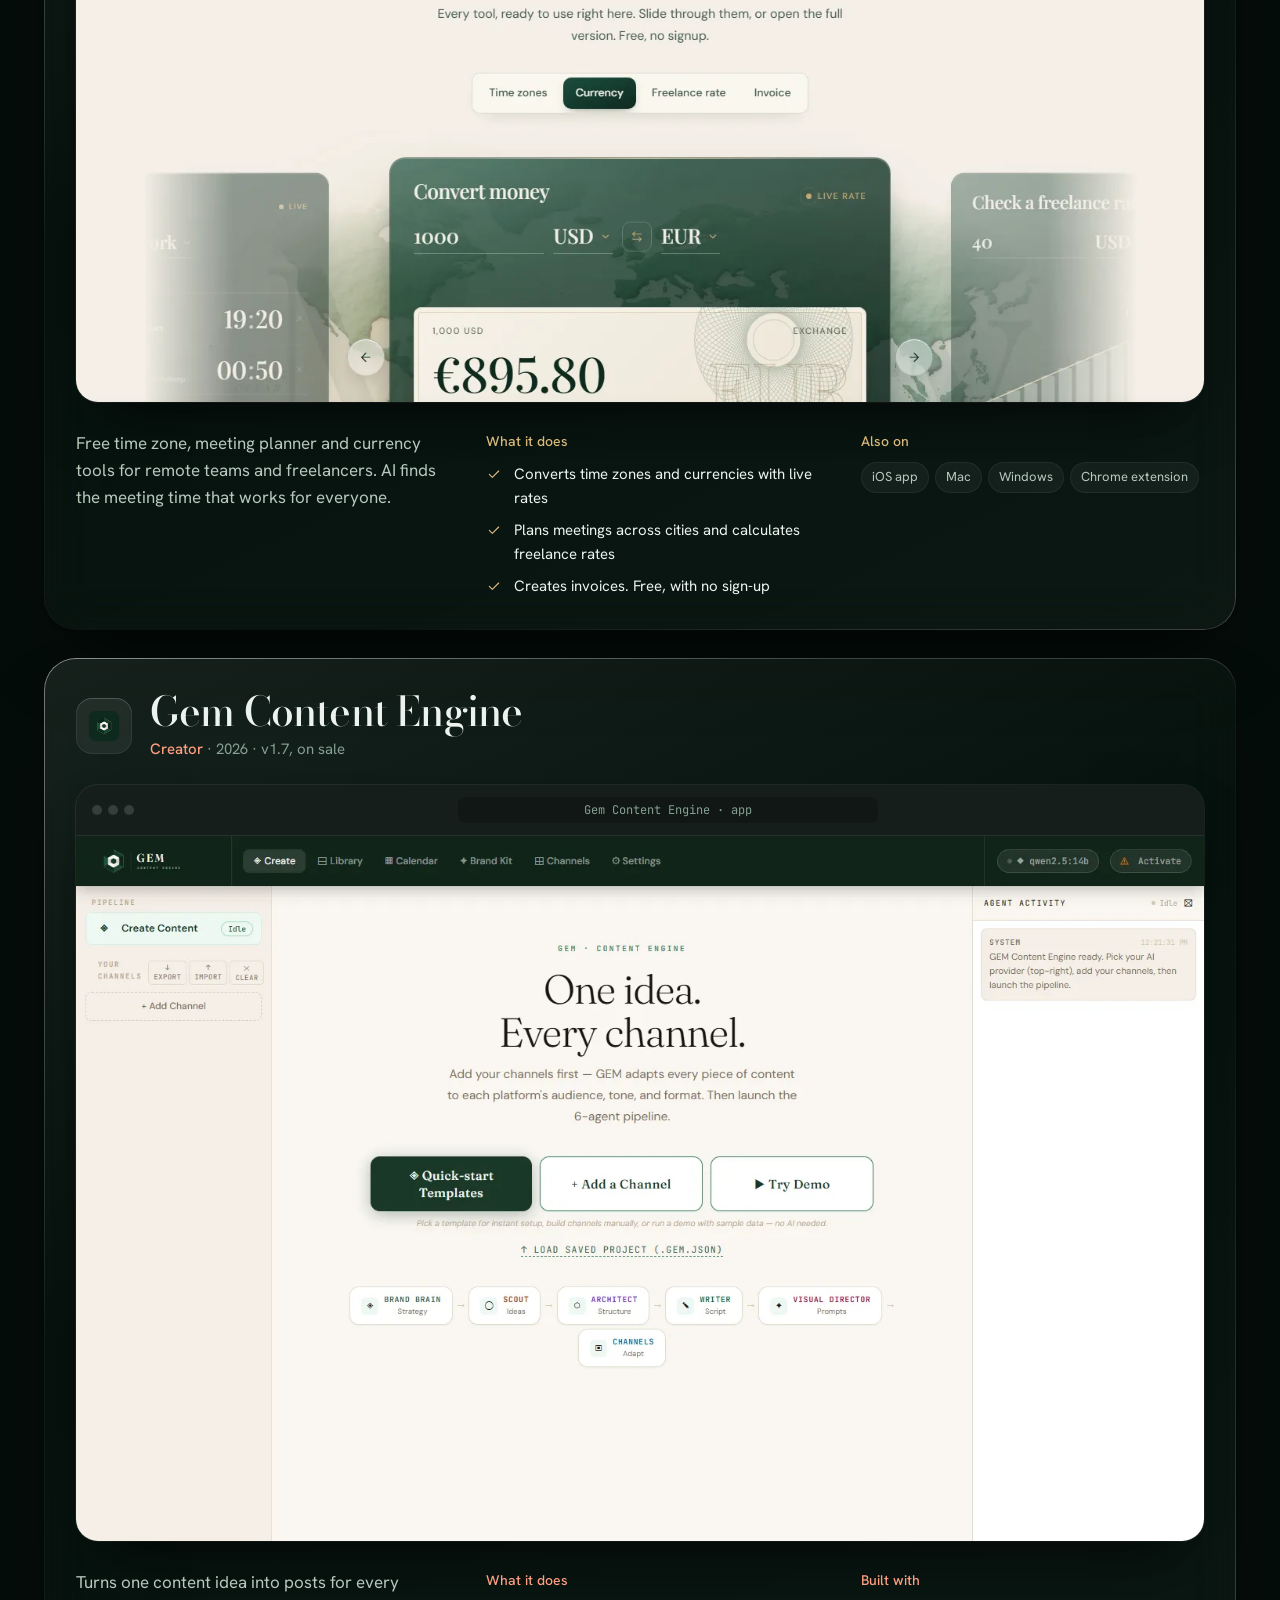
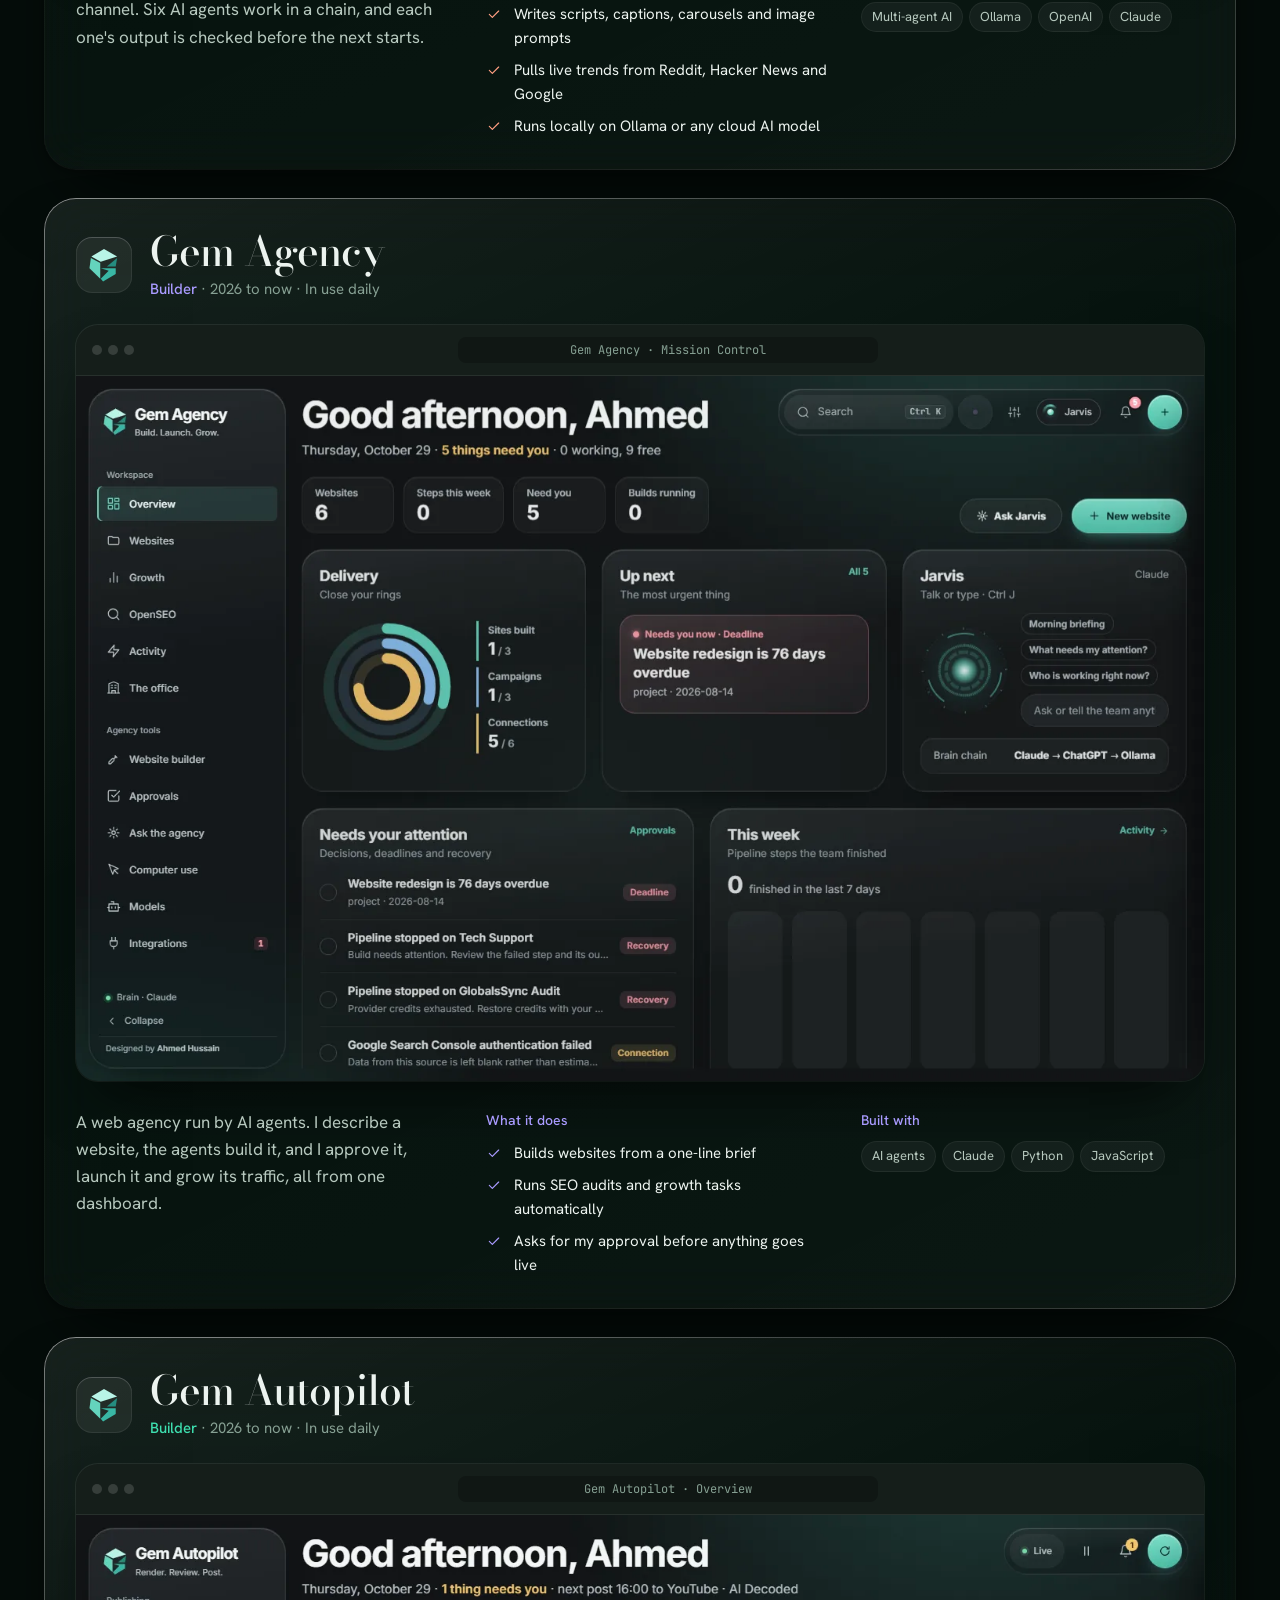
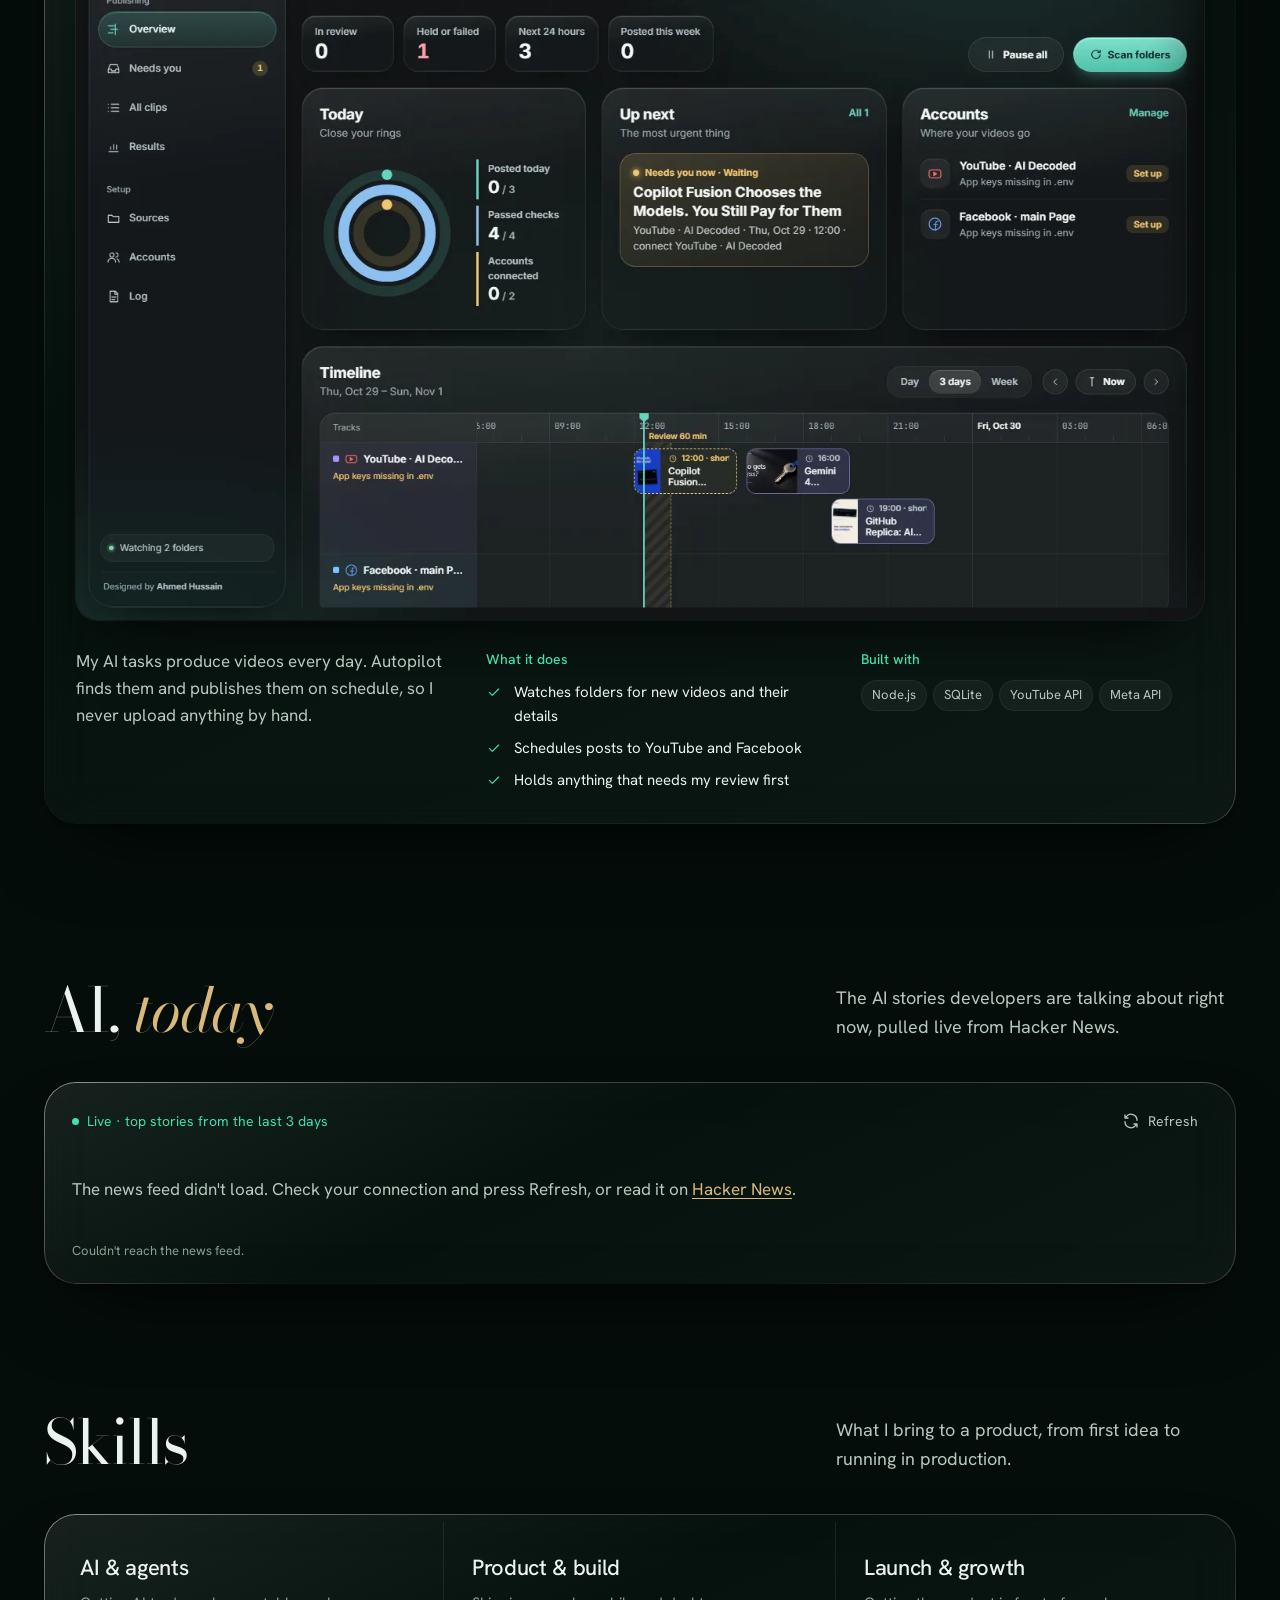
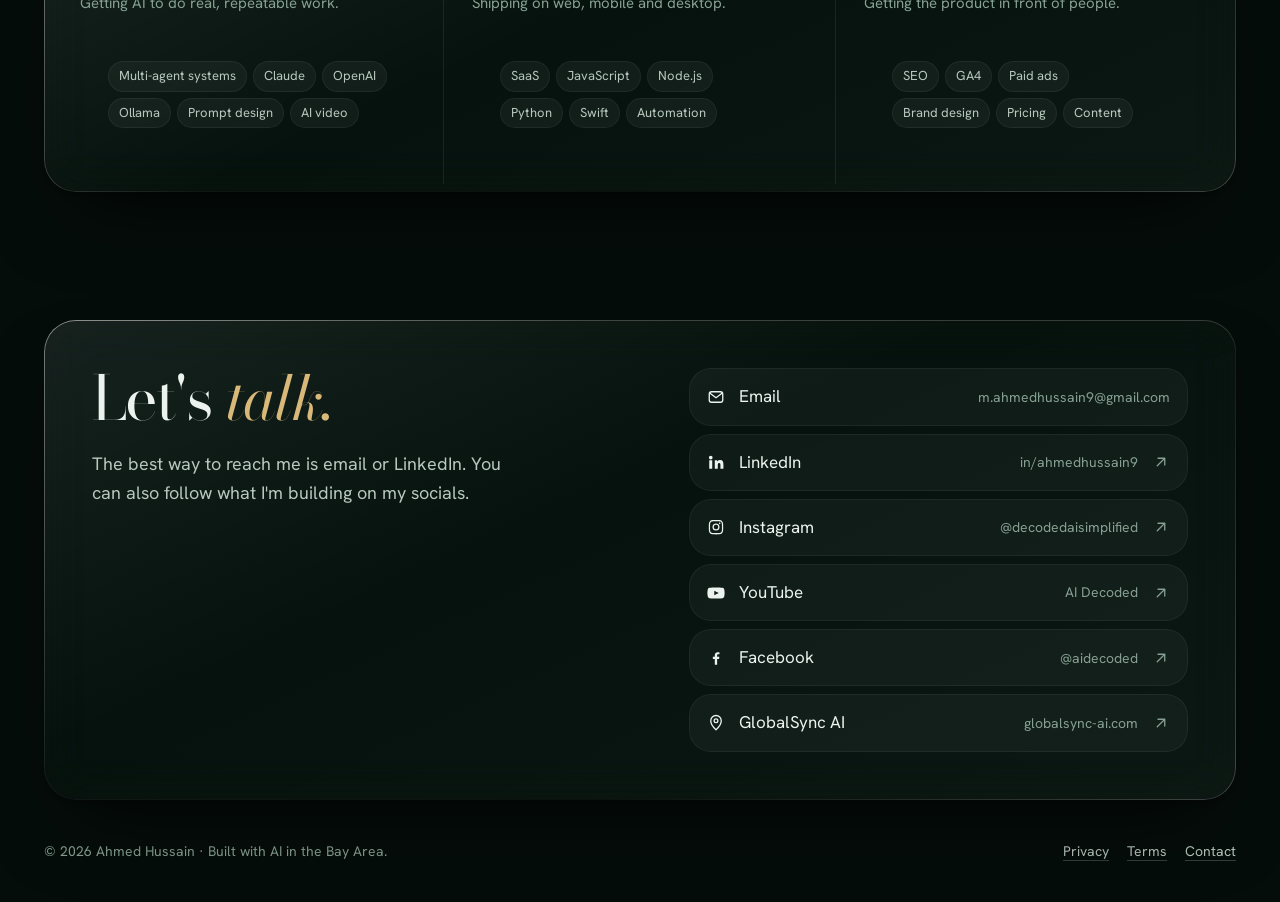
==== commit 6862fb94: "Add privacy policy, terms, 404 page, web manifest and footer links Co-Authored-By: Claude Opus 5.5 <" ====
--- a/index.html
+++ b/index.html
@@ -5,6 +5,8 @@
 <meta name="author" content="Ahmed Hussain">
 <meta name="theme-color" content="#050d0a">
 <meta name="color-scheme" content="dark">
+<meta name="referrer" content="strict-origin-when-cross-origin">
+<link rel="manifest" href="site.webmanifest">
 <link rel="icon" href="assets/favicon.svg" type="image/svg+xml">
 <link rel="apple-touch-icon" href="assets/apple-touch-icon.png">
 <!-- Social preview. If you move to a custom domain, update og:url, og:image and the canonical link. -->
@@ -175,6 +177,7 @@
  <div class="glass news">
   <div class="news-top"><span class="avail"><i></i>Live · top stories from the last 3 days</span><button class="refresh" type="button" id="news-refresh"><svg class="i"><use href="#refresh"/></svg>Refresh</button></div>
   <div id="news-list" aria-live="polite" aria-busy="true"><div class="skel"></div><div class="skel"></div><div class="skel"></div><div class="skel"></div><div class="skel"></div><div class="skel"></div></div>
+  <noscript><p class="noscript">Turn on JavaScript to see today's top AI stories, or read them on <a href="https://news.ycombinator.com/" target="_blank" rel="noopener">Hacker News</a>.</p></noscript>
   <p class="news-foot" id="news-foot">Loading the latest stories…</p>
  </div>
 </section>
@@ -206,7 +209,7 @@
  </nav>
 </section>
 </main>
-<footer class="fine"><span>© 2026 Ahmed Hussain</span><span>Designed and built with AI in the Bay Area.</span></footer>
+<footer class="fine"><span>© 2026 Ahmed Hussain · Built with AI in the Bay Area.</span><nav aria-label="Legal"><a href="privacy.html">Privacy</a><a href="terms.html">Terms</a><a href="mailto:m.ahmedhussain9@gmail.com">Contact</a></nav></footer>
 </div>
 
 <script src="script.js" defer></script>
--- a/styles.css
+++ b/styles.css
@@ -201,3 +201,28 @@
  .skills div{padding:22px 16px}
  .fine{flex-direction:column;gap:6px}
 }
+
+/* footer links */
+.fine nav{display:flex;gap:18px;flex-wrap:wrap}
+.fine a{color:var(--soft);text-decoration:underline;text-decoration-color:rgba(255,255,255,.2);text-underline-offset:4px;transition:color .3s,text-decoration-color .3s}
+.fine a:hover{color:var(--txt);text-decoration-color:var(--gold)}
+
+/* document pages: privacy, terms, 404 */
+.doc{max-width:820px;margin:64px auto 48px;padding:56px}
+.doc h1{font-family:var(--display);font-weight:400;font-size:clamp(44px,6vw,72px);line-height:1;letter-spacing:-.025em;font-variation-settings:"opsz" 28}
+.doc h1 em{font-style:italic;color:var(--gold)}
+.doc .updated{color:var(--mute);font-size:15px;margin:14px 0 36px}
+.doc h2{font-family:var(--sans);font-size:22px;font-weight:600;letter-spacing:-.01em;margin:40px 0 12px;color:var(--txt)}
+.doc p,.doc li{color:var(--soft);font-size:17px;line-height:1.7;max-width:68ch}
+.doc p+p{margin-top:14px}
+.doc ul{padding-left:22px;display:grid;gap:8px;margin-top:10px}
+.doc a{color:var(--gold);text-decoration:underline;text-underline-offset:3px}
+.doc strong{color:var(--txt);font-weight:600}
+.doc a.btn{text-decoration:none}.doc a.btn.pri{color:#03130d}.doc a.btn.ghost{color:var(--txt)}
+.doc .back{margin-top:40px}
+.lost{text-align:center}
+.lost .code{font-family:var(--display);font-style:italic;font-size:clamp(96px,16vw,180px);line-height:1;color:var(--gold);font-variation-settings:"opsz" 28}
+.lost p{margin:16px auto 0}
+.lost .ctas{justify-content:center;margin-top:32px}
+.noscript{padding:28px 20px;color:var(--soft)}
+@media (max-width:560px){.doc{padding:28px 20px;margin-top:32px}}
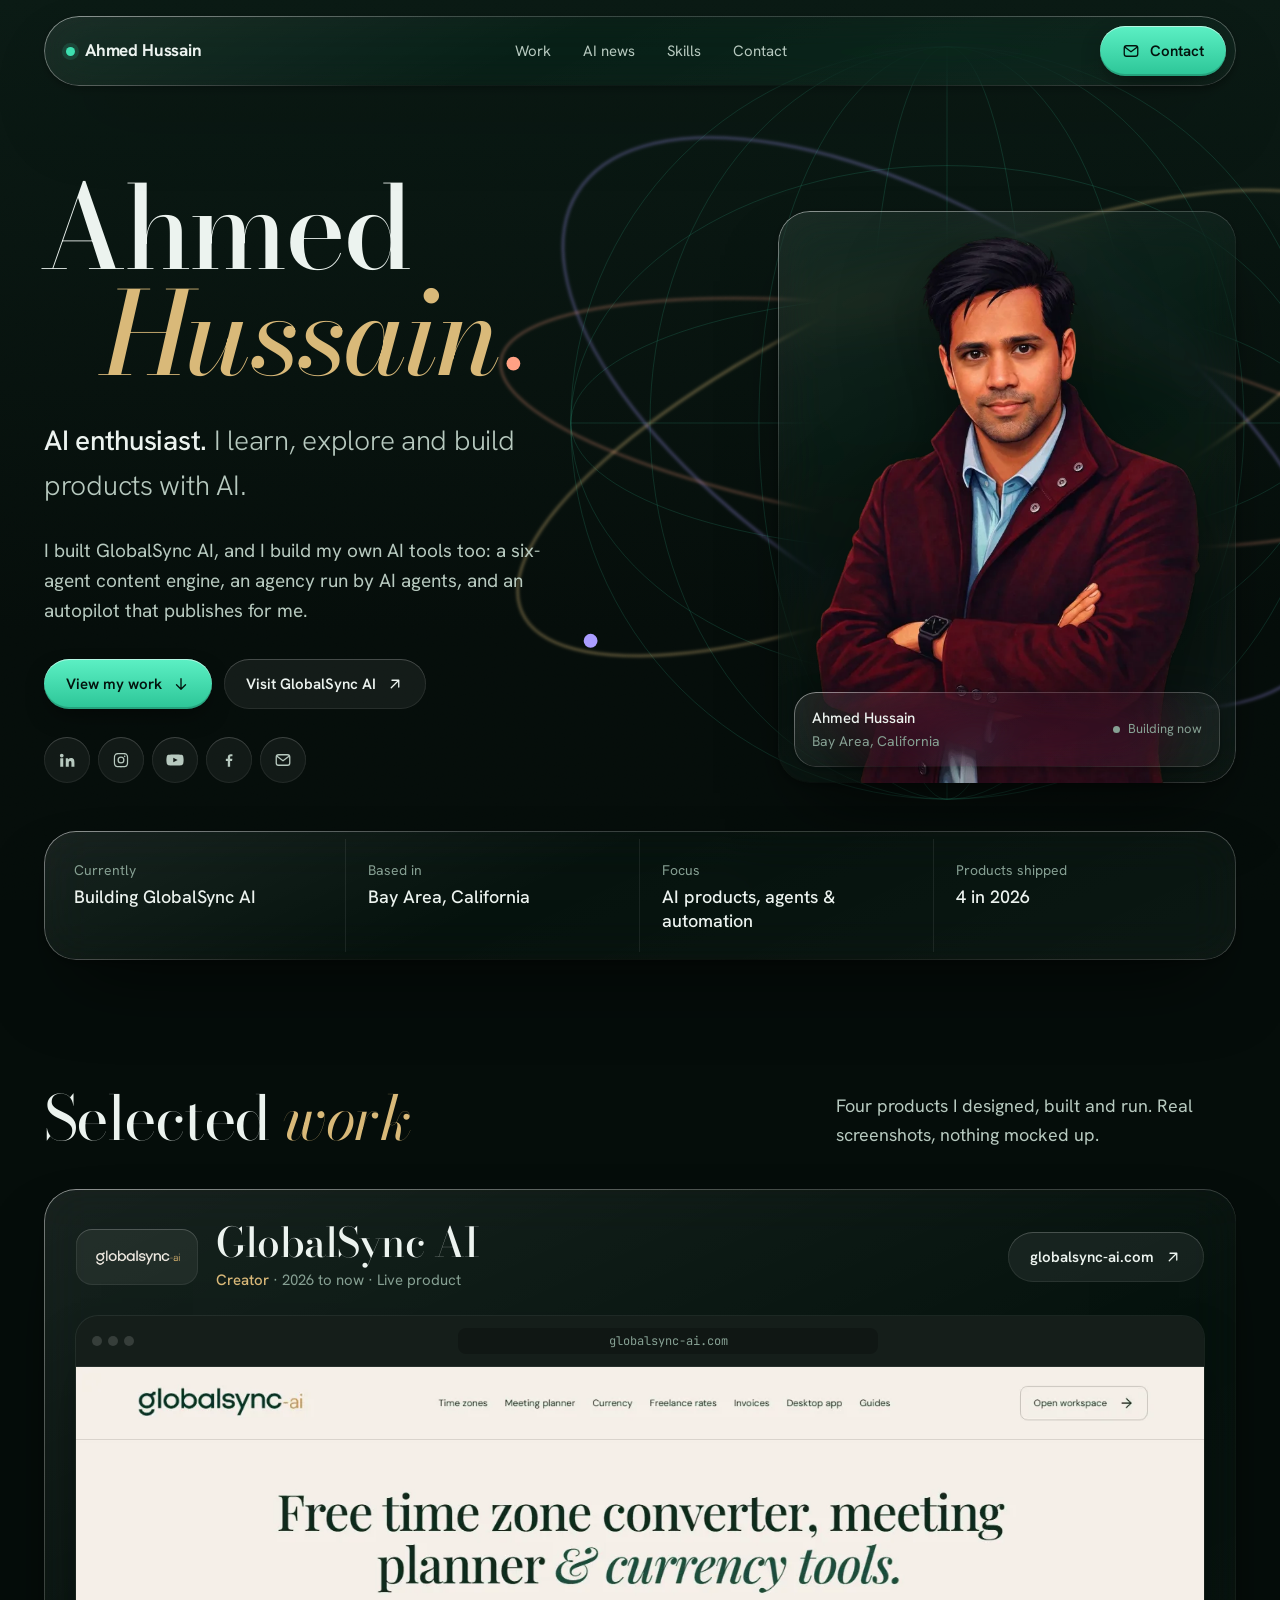
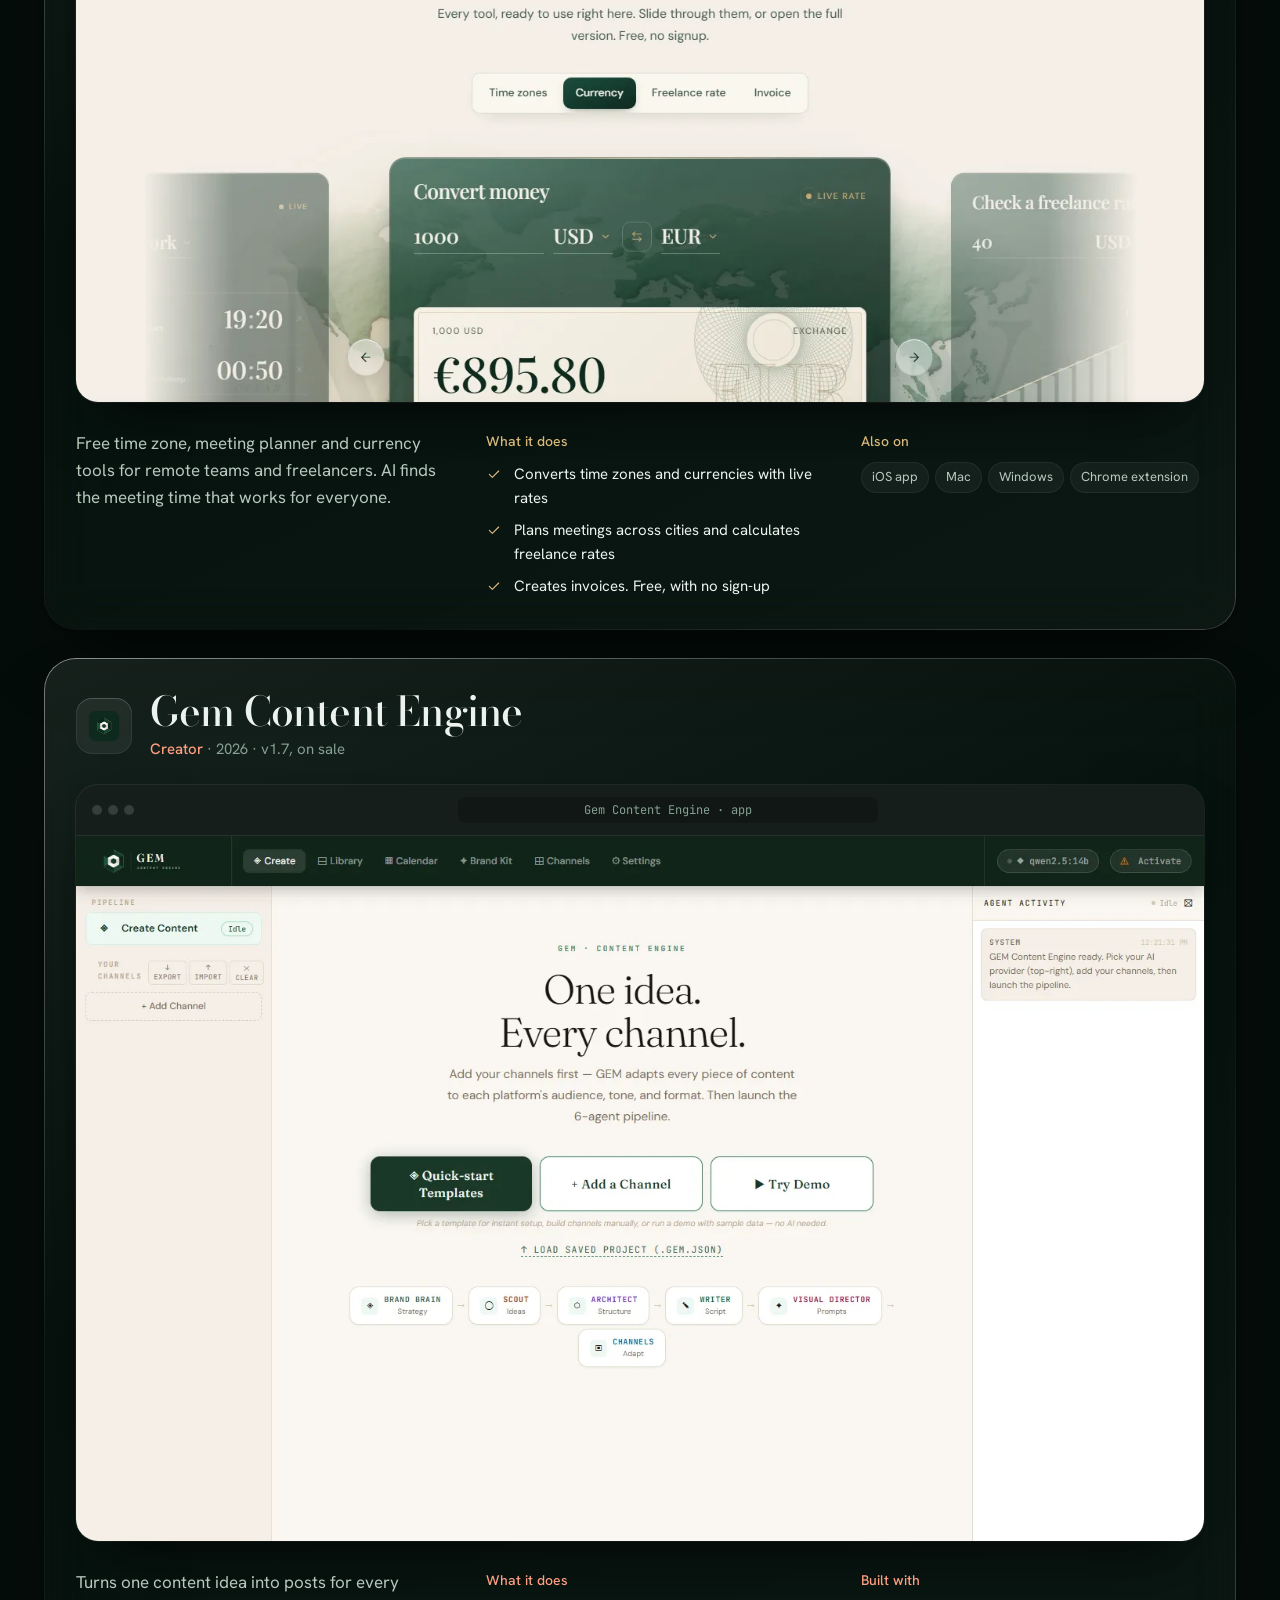
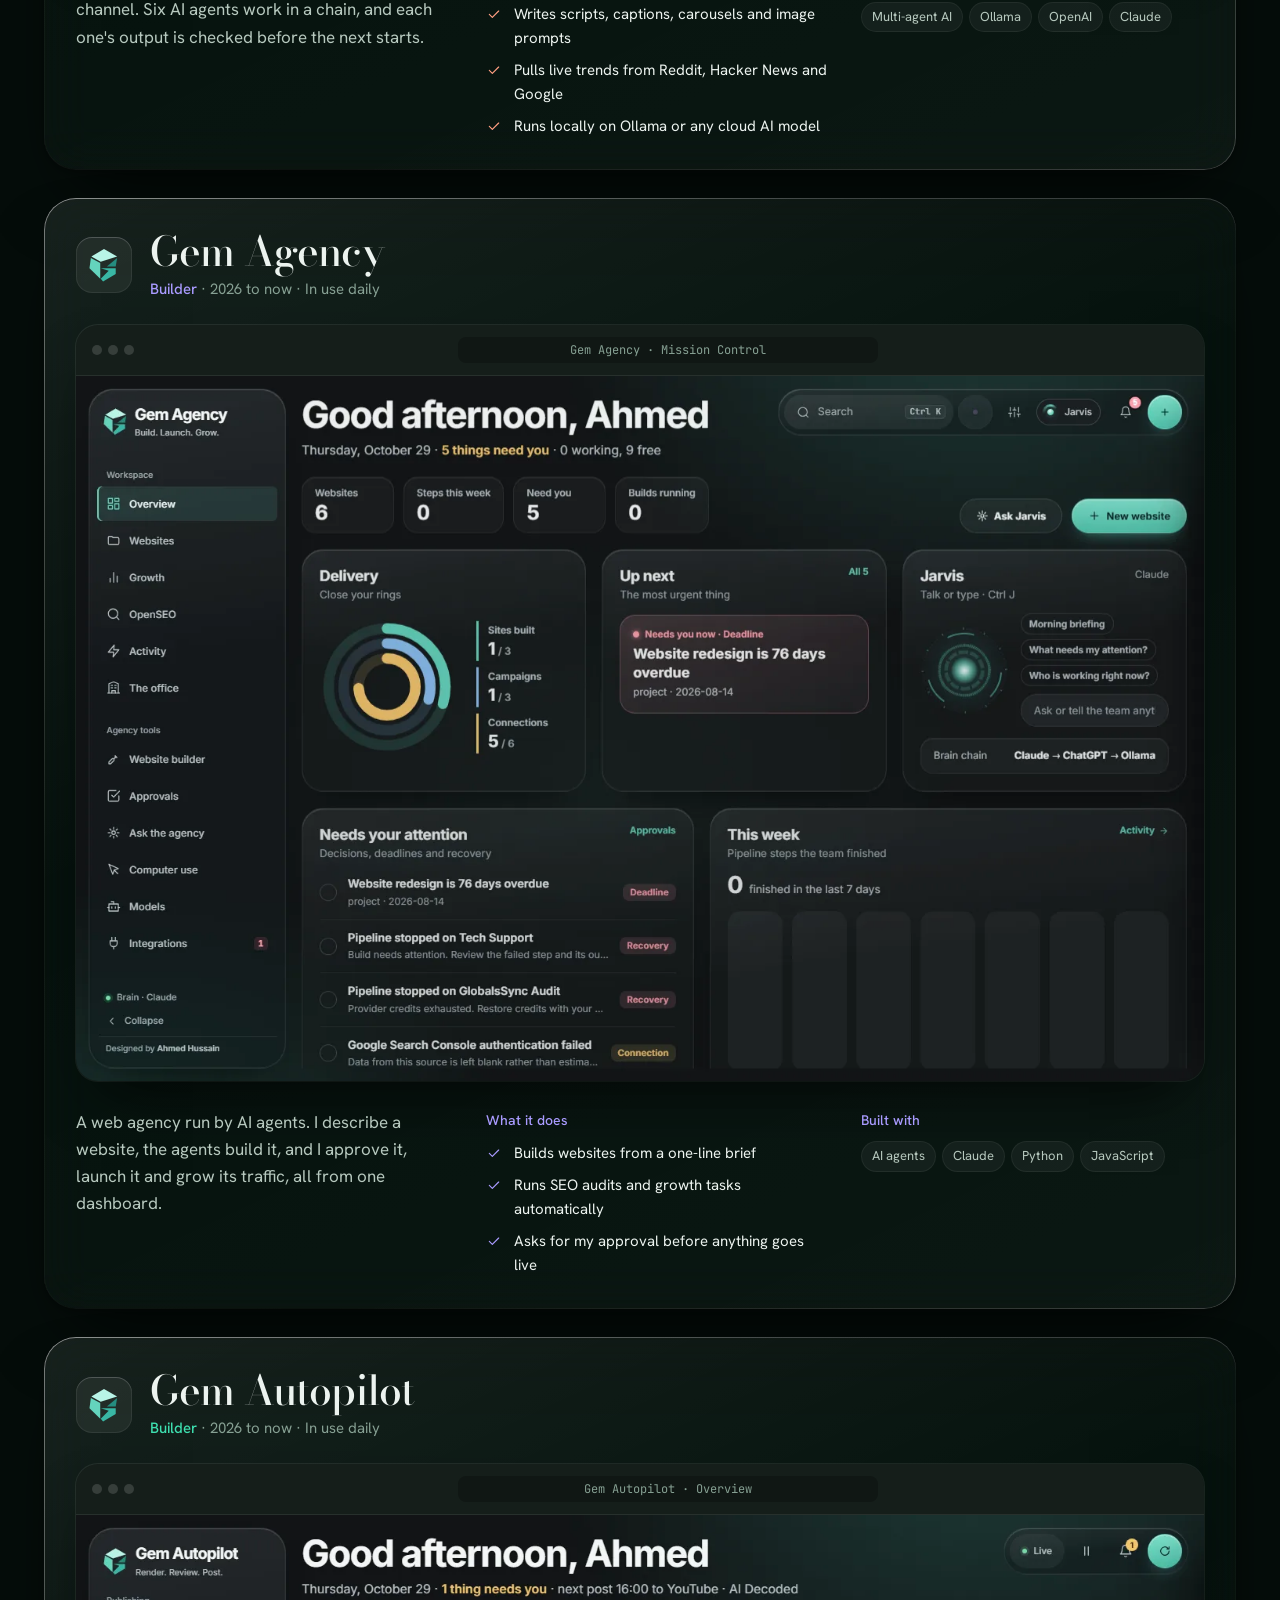
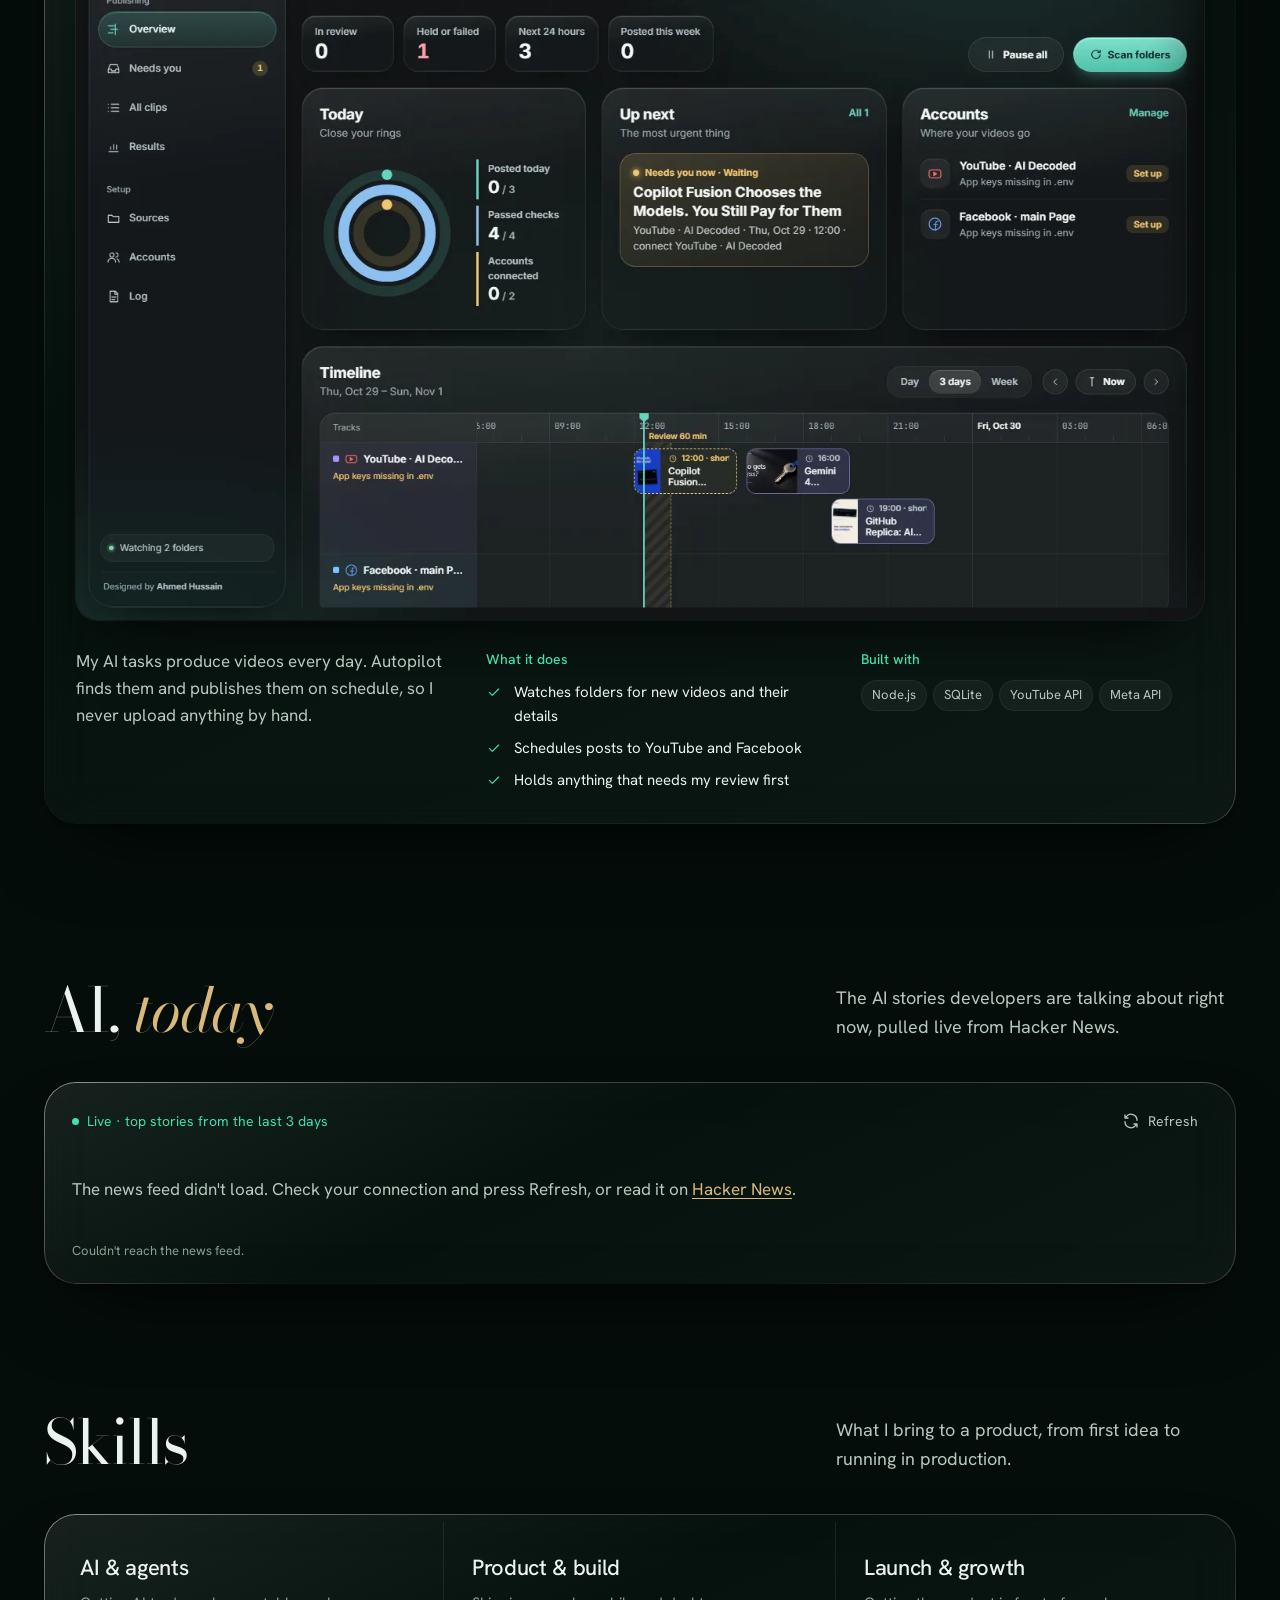
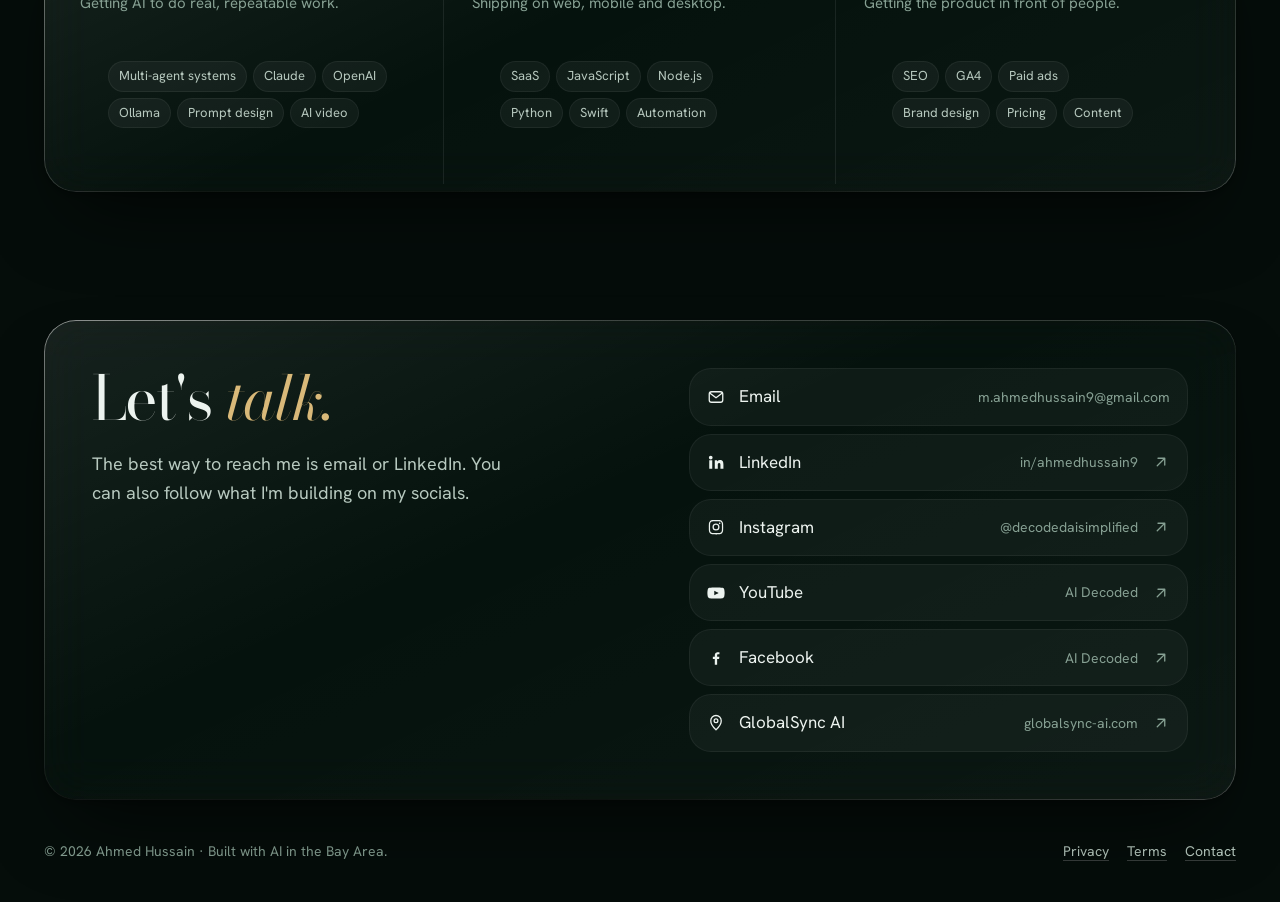
==== commit c05e50ee: "Point Facebook links to the AI Decoded page URL Co-Authored-By: Claude Opus 5.5 <noreply@anthropic.c" ====
--- a/index.html
+++ b/index.html
@@ -22,7 +22,7 @@
 {"@context":"https://schema.org","@type":"Person","name":"Ahmed Hussain","jobTitle":"AI Enthusiast & Product Builder",
  "address":{"@type":"PostalAddress","addressRegion":"CA","addressCountry":"US"},
  "email":"mailto:m.ahmedhussain9@gmail.com",
- "sameAs":["https://www.linkedin.com/in/ahmedhussain9","https://www.facebook.com/aidecoded","https://www.instagram.com/decodedaisimplified","https://www.youtube.com/@decodedaisimplified","https://www.globalsync-ai.com"]}
+ "sameAs":["https://www.linkedin.com/in/ahmedhussain9","https://www.facebook.com/profile.php?id=61586135540726","https://www.instagram.com/decodedaisimplified","https://www.youtube.com/@aidecodedoffice","https://www.globalsync-ai.com"]}
 </script>
 <link rel="preconnect" href="https://fonts.googleapis.com"><link rel="preconnect" href="https://fonts.gstatic.com" crossorigin>
 <link href="https://fonts.googleapis.com/css2?family=Bodoni+Moda:ital,opsz,wght@0,6..96,400;0,6..96,500;1,6..96,400;1,6..96,500&family=Hanken+Grotesk:wght@300;400;500;600&family=JetBrains+Mono:wght@400&display=swap" rel="stylesheet">
@@ -81,8 +81,8 @@
   <nav class="social" aria-label="Social profiles">
    <a href="https://www.linkedin.com/in/ahmedhussain9" target="_blank" rel="noopener" aria-label="LinkedIn"><svg class="b"><use href="#li"/></svg></a>
    <a href="https://www.instagram.com/decodedaisimplified" target="_blank" rel="noopener" aria-label="Instagram"><svg class="b"><use href="#ig"/></svg></a>
-   <a href="https://www.youtube.com/@decodedaisimplified" target="_blank" rel="noopener" aria-label="YouTube"><svg class="b"><use href="#yt"/></svg></a>
-   <a href="https://www.facebook.com/aidecoded" target="_blank" rel="noopener" aria-label="Facebook"><svg class="b"><use href="#fb"/></svg></a>
+   <a href="https://www.youtube.com/@aidecodedoffice" target="_blank" rel="noopener" aria-label="YouTube"><svg class="b"><use href="#yt"/></svg></a>
+   <a href="https://www.facebook.com/profile.php?id=61586135540726" target="_blank" rel="noopener" aria-label="Facebook"><svg class="b"><use href="#fb"/></svg></a>
    <a href="mailto:m.ahmedhussain9@gmail.com" aria-label="Email"><svg class="i"><use href="#mail"/></svg></a>
   </nav>
  </div>
@@ -203,8 +203,8 @@
   <a href="mailto:m.ahmedhussain9@gmail.com"><svg class="i"><use href="#mail"/></svg><span>Email</span><small>m.ahmedhussain9@gmail.com</small></a>
   <a href="https://www.linkedin.com/in/ahmedhussain9" target="_blank" rel="noopener"><svg class="b"><use href="#li"/></svg><span>LinkedIn</span><small>in/ahmedhussain9</small><svg class="i go"><use href="#arrow"/></svg></a>
   <a href="https://www.instagram.com/decodedaisimplified" target="_blank" rel="noopener"><svg class="b"><use href="#ig"/></svg><span>Instagram</span><small>@decodedaisimplified</small><svg class="i go"><use href="#arrow"/></svg></a>
-  <a href="https://www.youtube.com/@decodedaisimplified" target="_blank" rel="noopener"><svg class="b"><use href="#yt"/></svg><span>YouTube</span><small>AI Decoded</small><svg class="i go"><use href="#arrow"/></svg></a>
-  <a href="https://www.facebook.com/aidecoded" target="_blank" rel="noopener"><svg class="b"><use href="#fb"/></svg><span>Facebook</span><small>@aidecoded</small><svg class="i go"><use href="#arrow"/></svg></a>
+  <a href="https://www.youtube.com/@aidecodedoffice" target="_blank" rel="noopener"><svg class="b"><use href="#yt"/></svg><span>YouTube</span><small>AI Decoded</small><svg class="i go"><use href="#arrow"/></svg></a>
+  <a href="https://www.facebook.com/profile.php?id=61586135540726" target="_blank" rel="noopener"><svg class="b"><use href="#fb"/></svg><span>Facebook</span><small>AI Decoded</small><svg class="i go"><use href="#arrow"/></svg></a>
   <a href="https://www.globalsync-ai.com" target="_blank" rel="noopener"><svg class="i"><use href="#pin"/></svg><span>GlobalSync AI</span><small>globalsync-ai.com</small><svg class="i go"><use href="#arrow"/></svg></a>
  </nav>
 </section>
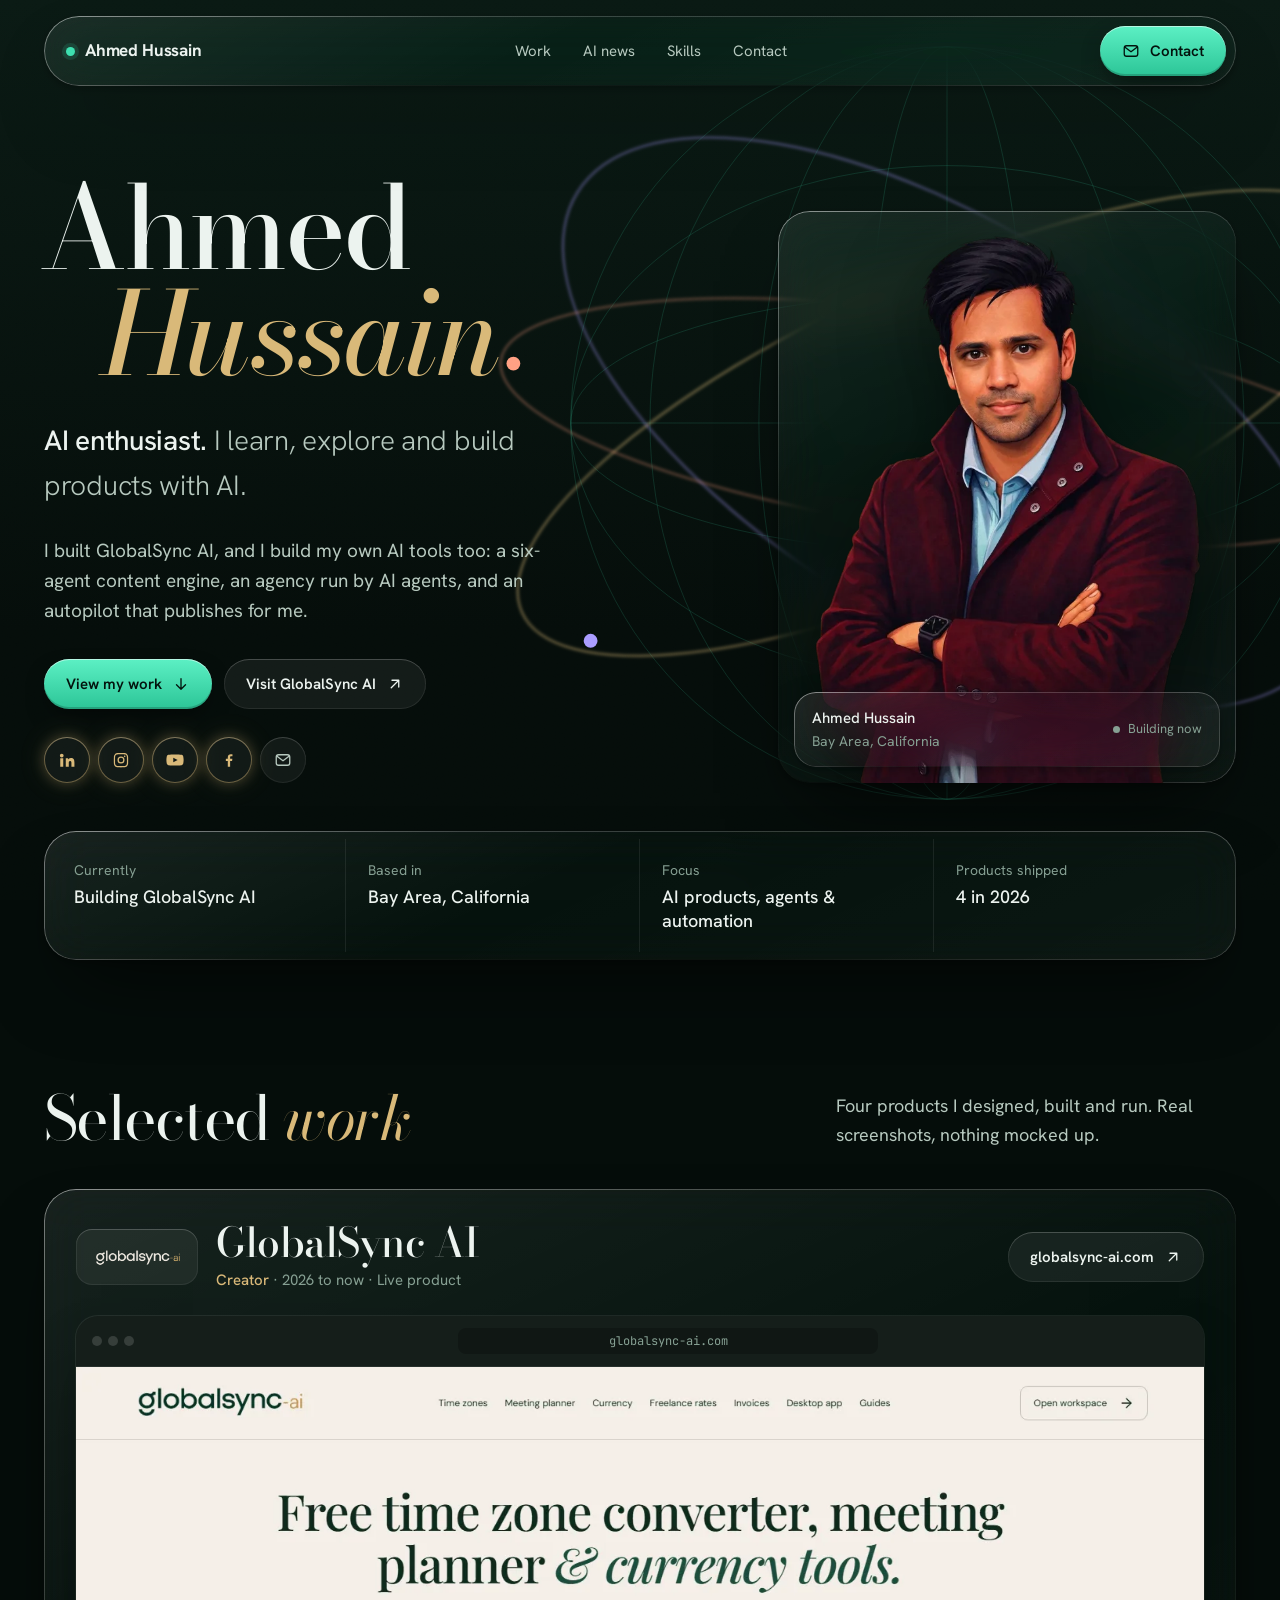
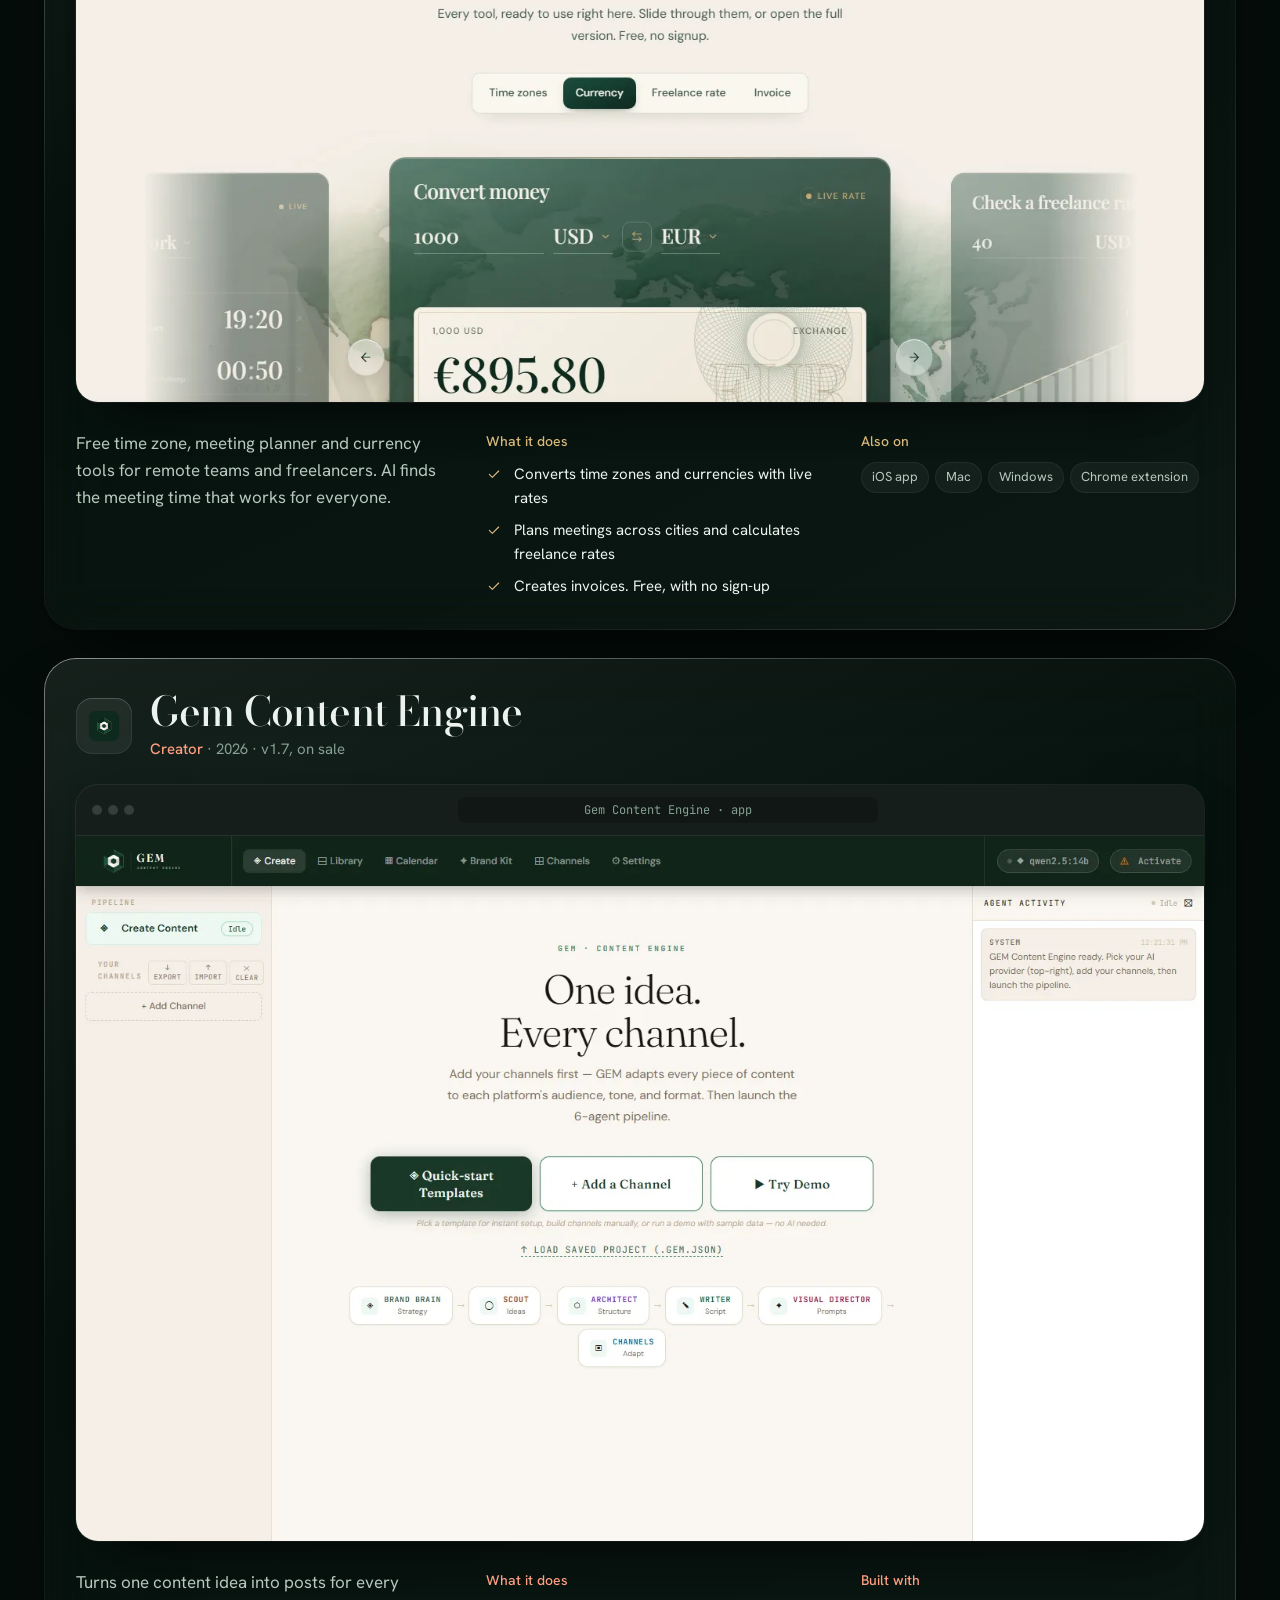
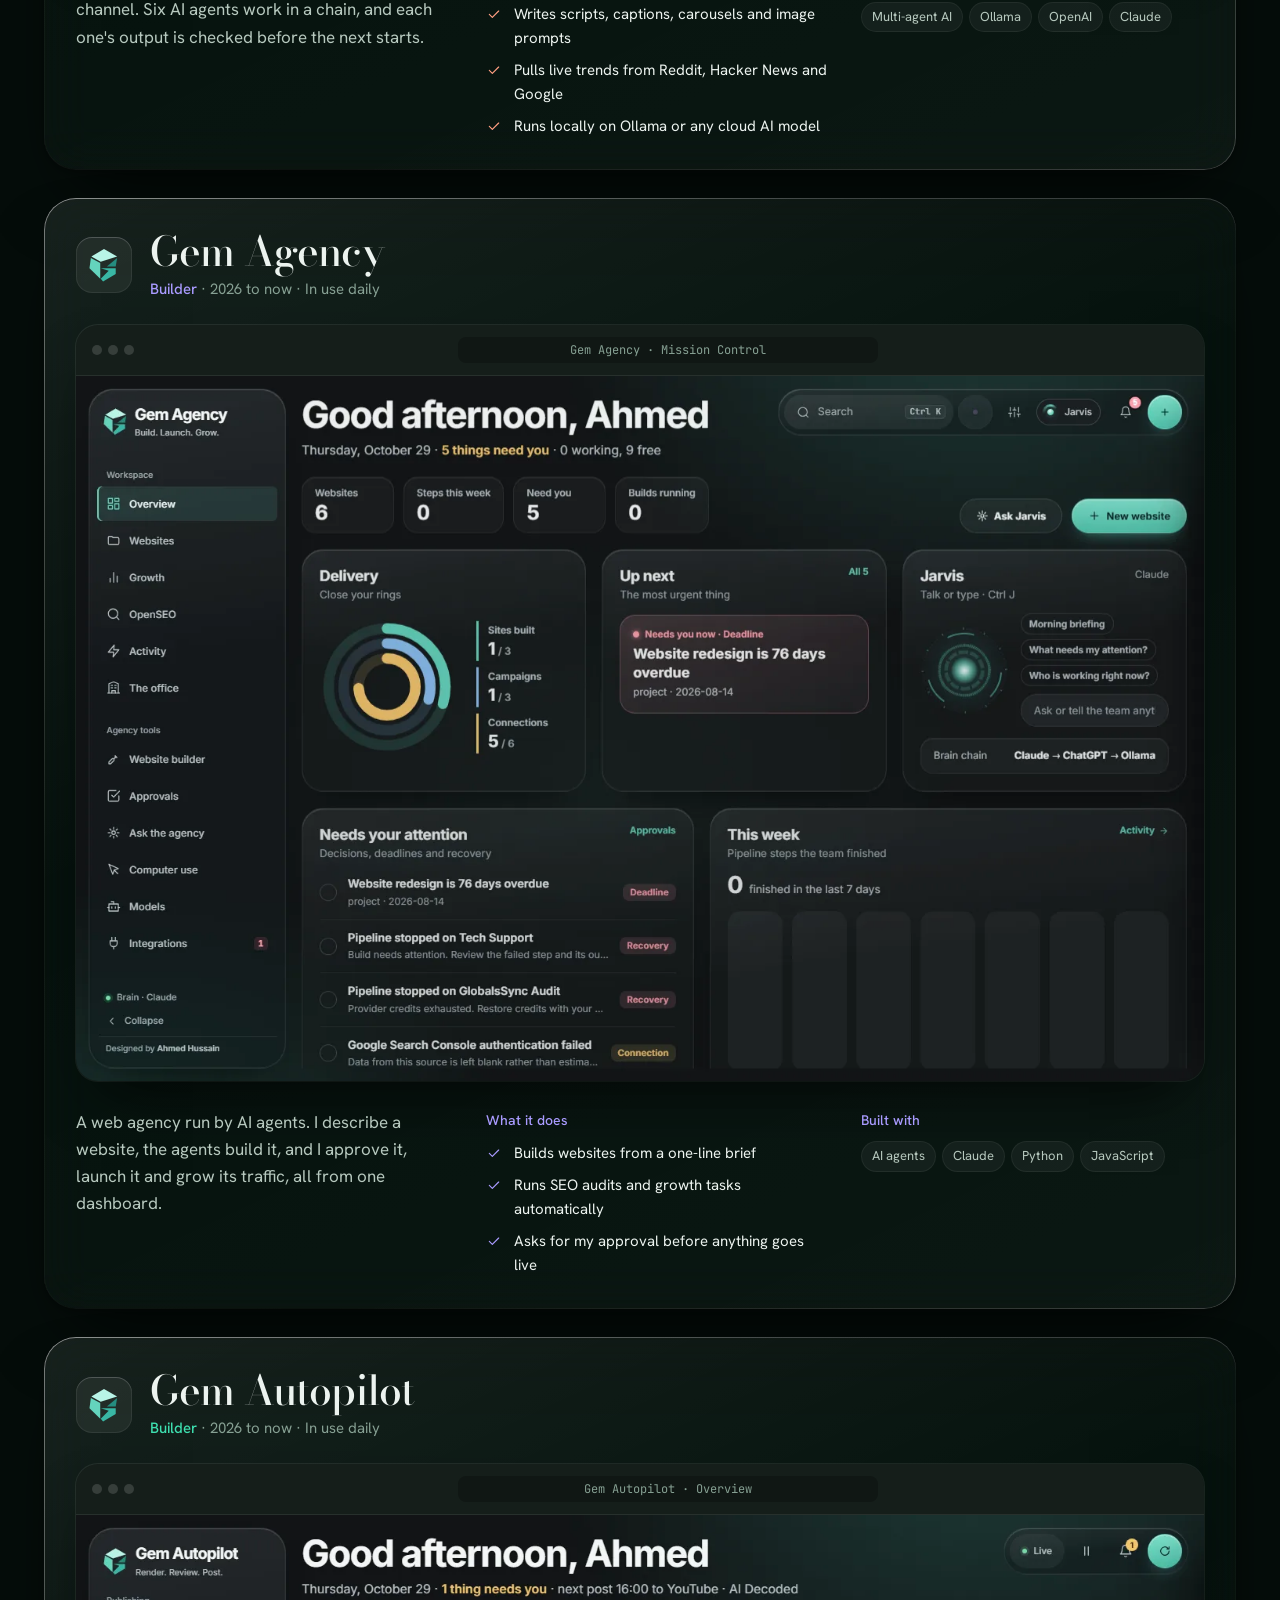
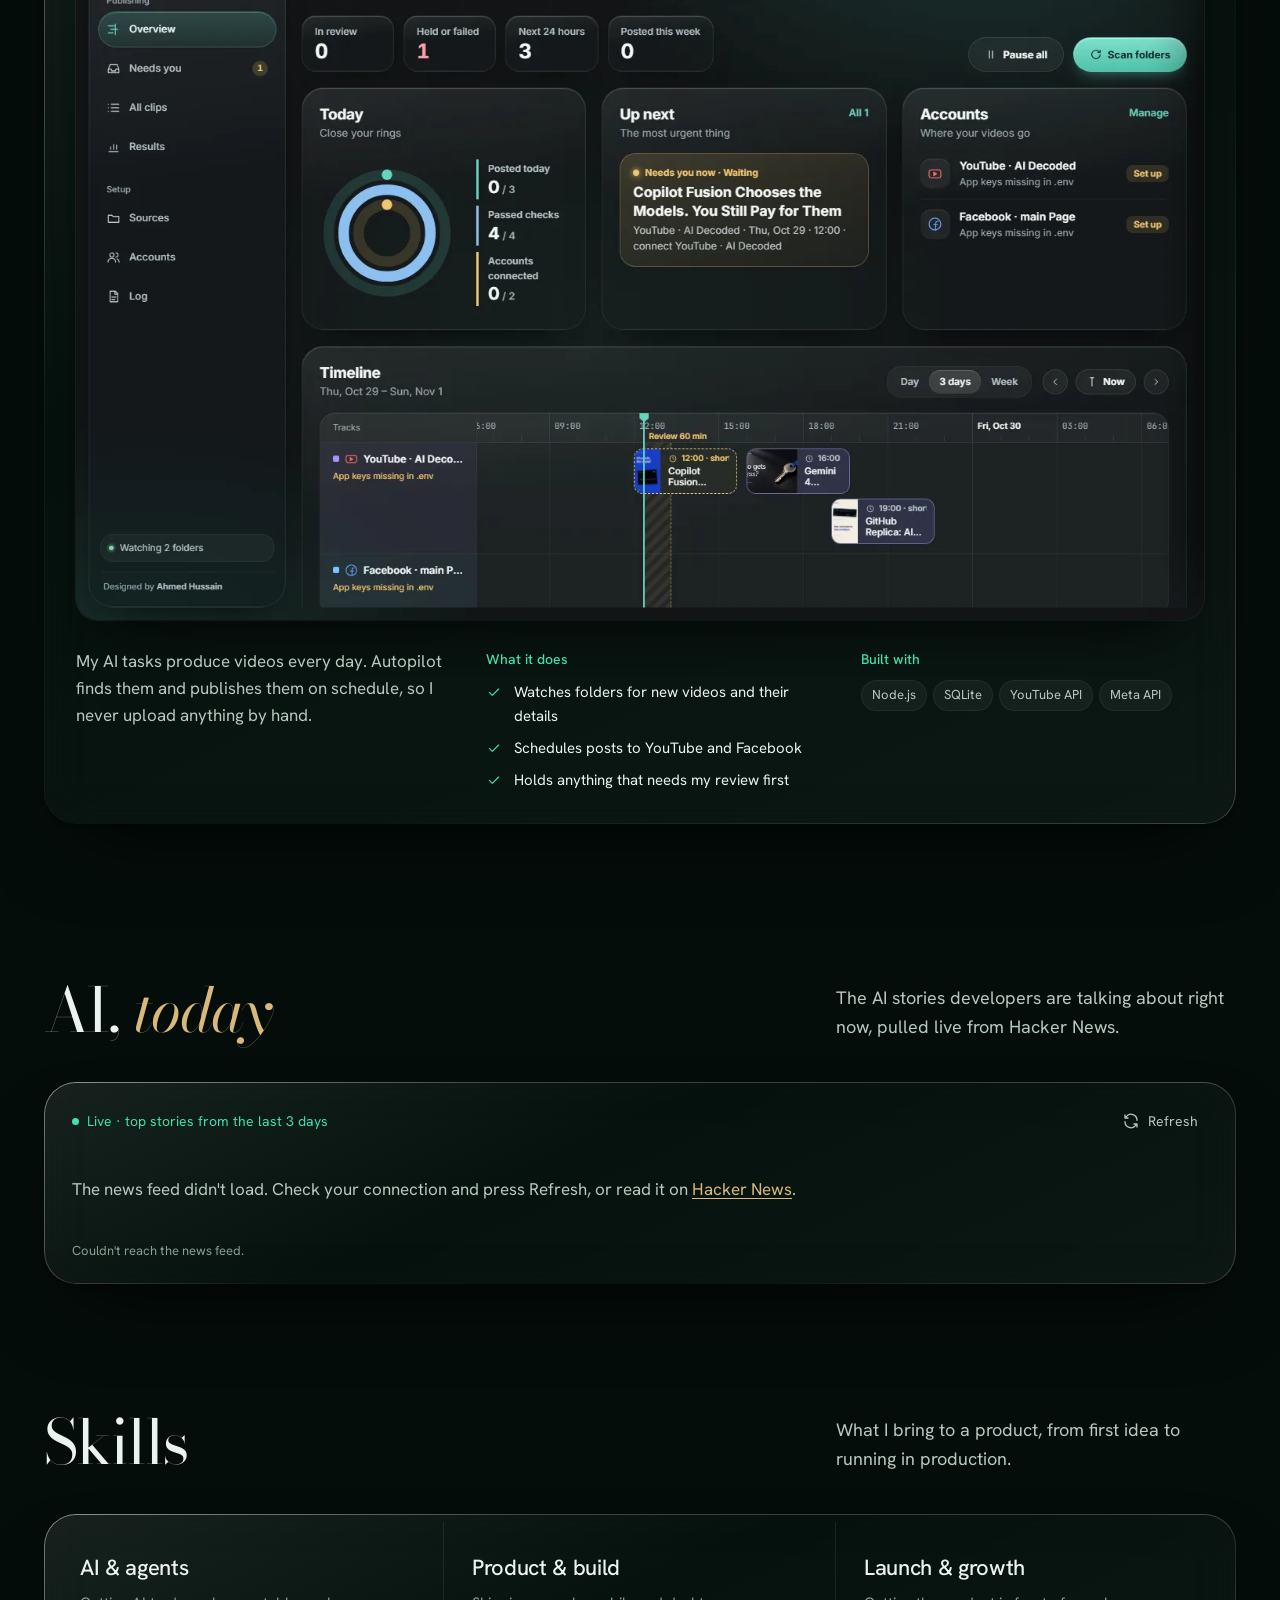
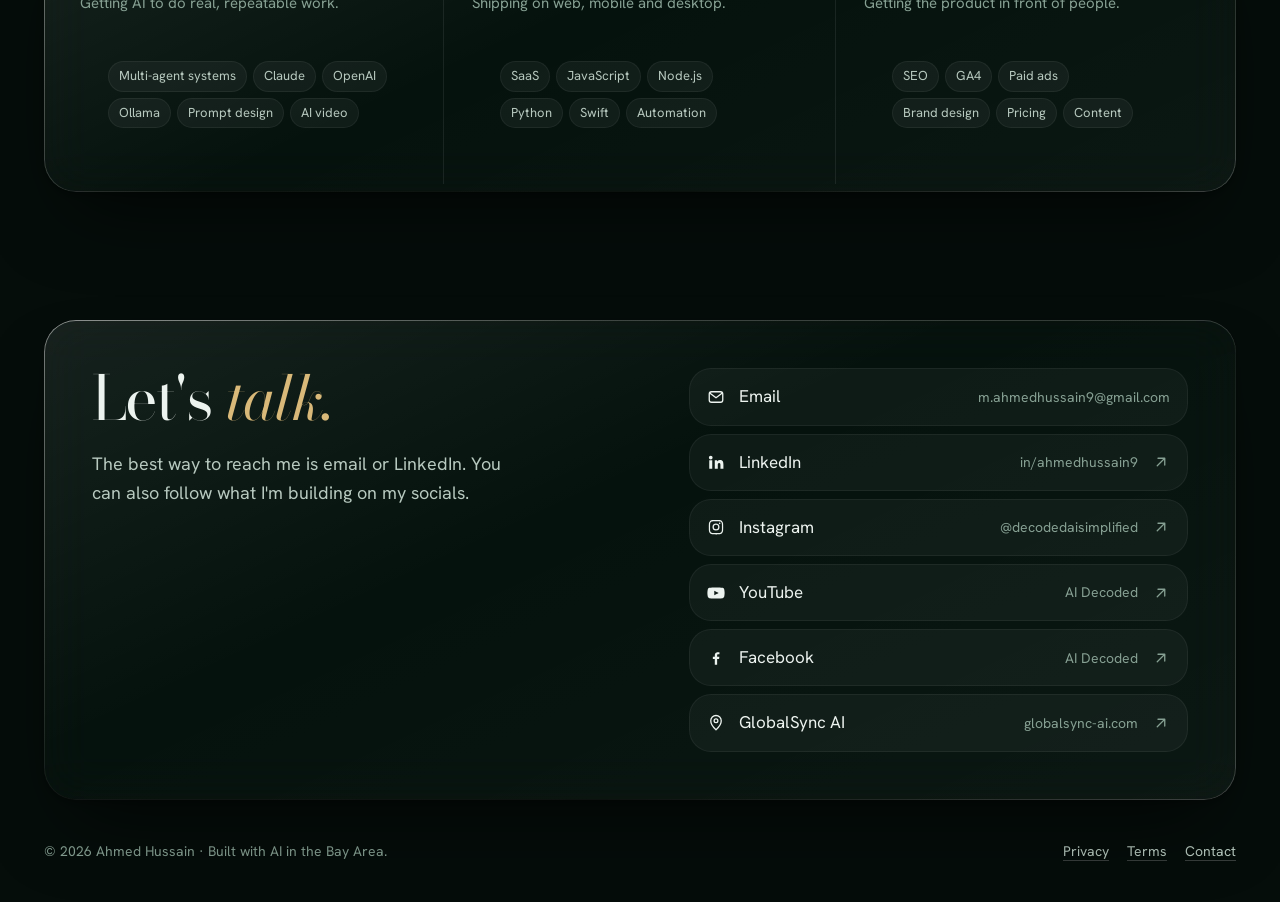
==== commit 15002ead: "Gold halo glow on social icons, brand color on hover Co-Authored-By: Claude Opus 5.5 <noreply@anthro" ====
--- a/index.html
+++ b/index.html
@@ -79,10 +79,10 @@
   <p class="lead">I built GlobalSync AI, and I build my own AI tools too: a six-agent content engine, an agency run by AI agents, and an autopilot that publishes for me.</p>
   <div class="ctas"><a class="btn pri" href="#work">View my work <svg class="i"><use href="#down"/></svg></a><a class="btn ghost" href="https://www.globalsync-ai.com" target="_blank" rel="noopener">Visit GlobalSync AI <svg class="i"><use href="#arrow"/></svg></a></div>
   <nav class="social" aria-label="Social profiles">
-   <a href="https://www.linkedin.com/in/ahmedhussain9" target="_blank" rel="noopener" aria-label="LinkedIn"><svg class="b"><use href="#li"/></svg></a>
-   <a href="https://www.instagram.com/decodedaisimplified" target="_blank" rel="noopener" aria-label="Instagram"><svg class="b"><use href="#ig"/></svg></a>
-   <a href="https://www.youtube.com/@aidecodedoffice" target="_blank" rel="noopener" aria-label="YouTube"><svg class="b"><use href="#yt"/></svg></a>
-   <a href="https://www.facebook.com/profile.php?id=61586135540726" target="_blank" rel="noopener" aria-label="Facebook"><svg class="b"><use href="#fb"/></svg></a>
+   <a class="s-li" href="https://www.linkedin.com/in/ahmedhussain9" target="_blank" rel="noopener" aria-label="LinkedIn"><svg class="b"><use href="#li"/></svg></a>
+   <a class="s-ig" href="https://www.instagram.com/decodedaisimplified" target="_blank" rel="noopener" aria-label="Instagram"><svg class="b"><use href="#ig"/></svg></a>
+   <a class="s-yt" href="https://www.youtube.com/@aidecodedoffice" target="_blank" rel="noopener" aria-label="YouTube"><svg class="b"><use href="#yt"/></svg></a>
+   <a class="s-fb" href="https://www.facebook.com/profile.php?id=61586135540726" target="_blank" rel="noopener" aria-label="Facebook"><svg class="b"><use href="#fb"/></svg></a>
    <a href="mailto:m.ahmedhussain9@gmail.com" aria-label="Email"><svg class="i"><use href="#mail"/></svg></a>
   </nav>
  </div>
--- a/styles.css
+++ b/styles.css
@@ -226,3 +226,9 @@
 .lost .ctas{justify-content:center;margin-top:32px}
 .noscript{padding:28px 20px;color:var(--soft)}
 @media (max-width:560px){.doc{padding:28px 20px;margin-top:32px}}
+
+/* social icons: gold halo at rest, brand color on hover */
+.social .s-li{--g:10,102,194}.social .s-yt{--g:235,30,30}.social .s-fb{--g:24,119,242}.social .s-ig{--g:221,42,123}
+.social a[class^=s-]{color:var(--gold);box-shadow:inset 0 1px 0 rgba(255,255,255,.14),inset 0 0 0 1px rgba(217,185,121,.45),0 0 14px rgba(217,185,121,.28),0 0 30px rgba(217,185,121,.12);transition:color .3s,background .35s var(--ease),box-shadow .45s var(--ease),transform .4s var(--ease)}
+.social a[class^=s-]:hover,.social a[class^=s-]:focus-visible{color:#fff;background:rgba(var(--g),.92);box-shadow:inset 0 1px 0 rgba(255,255,255,.3),inset 0 0 0 1px rgba(217,185,121,.6),0 0 20px rgba(var(--g),.6),0 0 44px rgba(217,185,121,.25);transform:translateY(-2px)}
+.social a.s-ig:hover,.social a.s-ig:focus-visible{background:linear-gradient(135deg,#f58529,#dd2a7b,#8134af)}
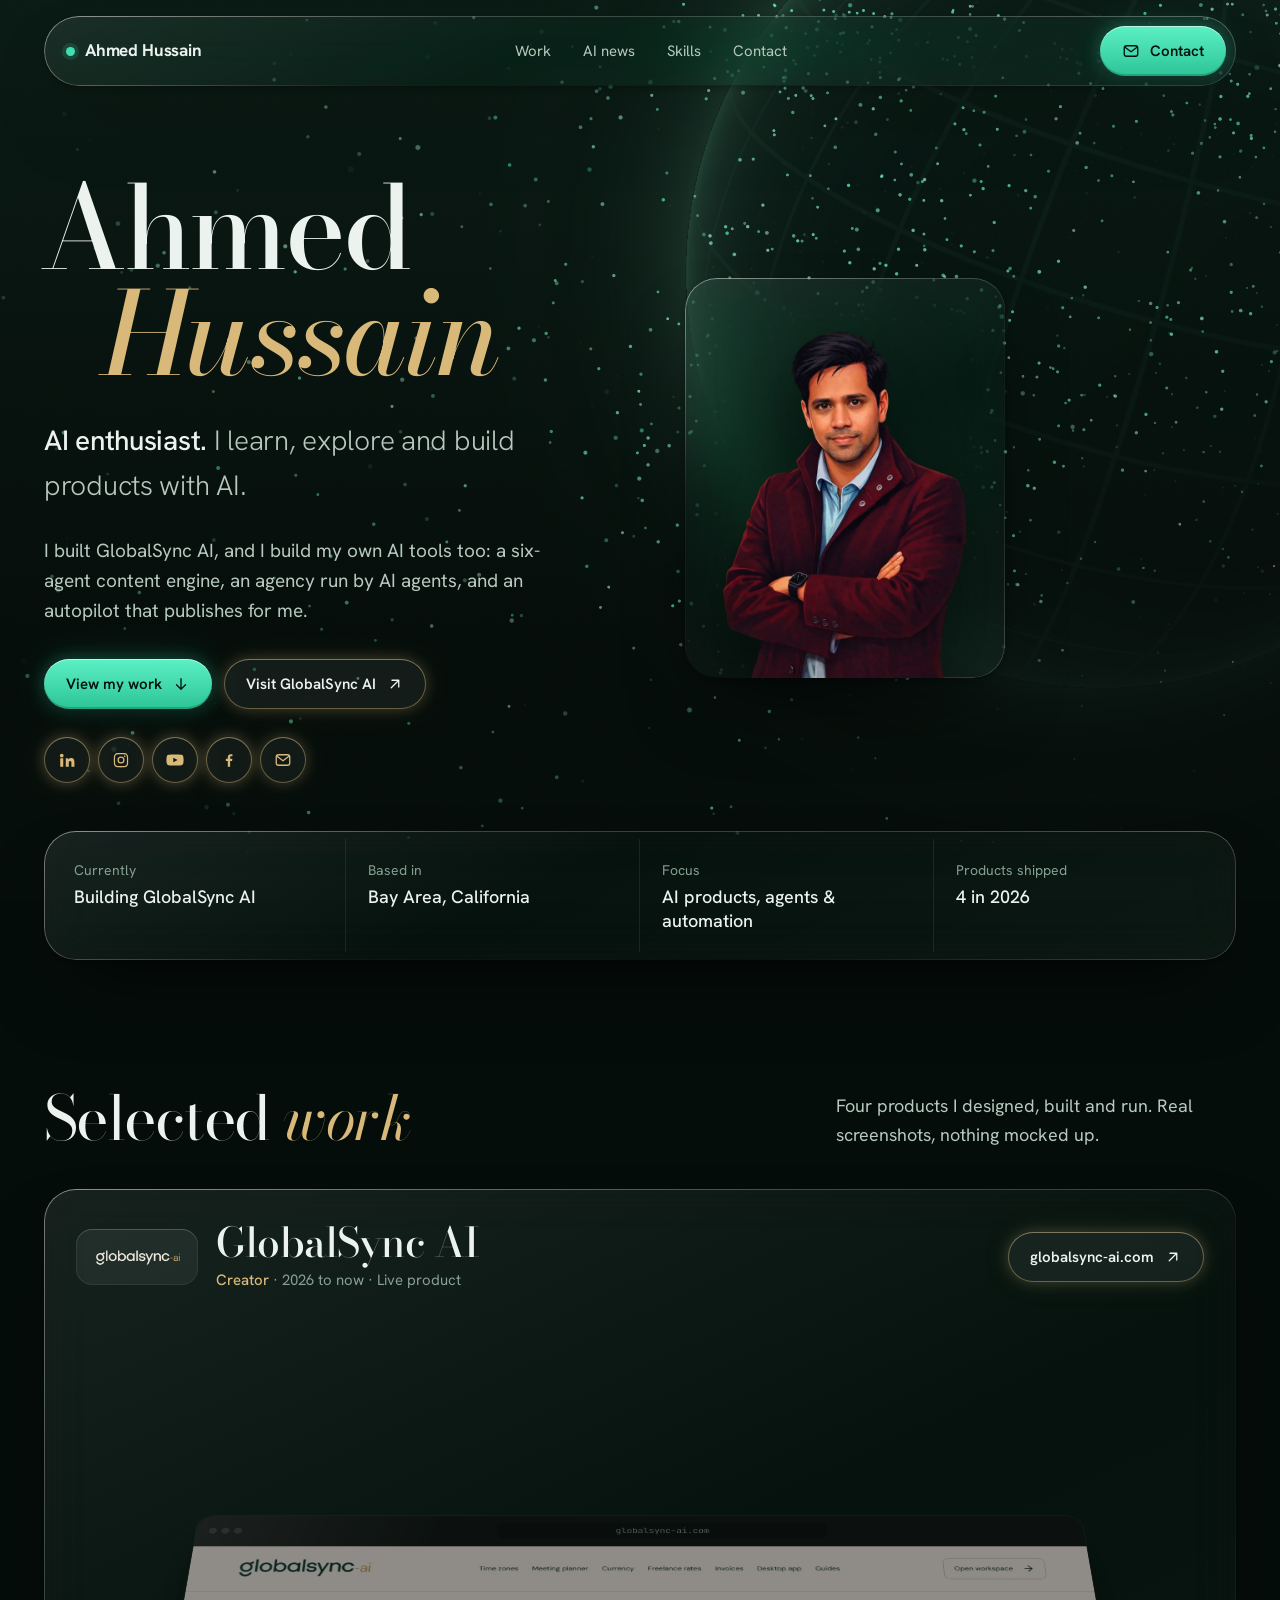
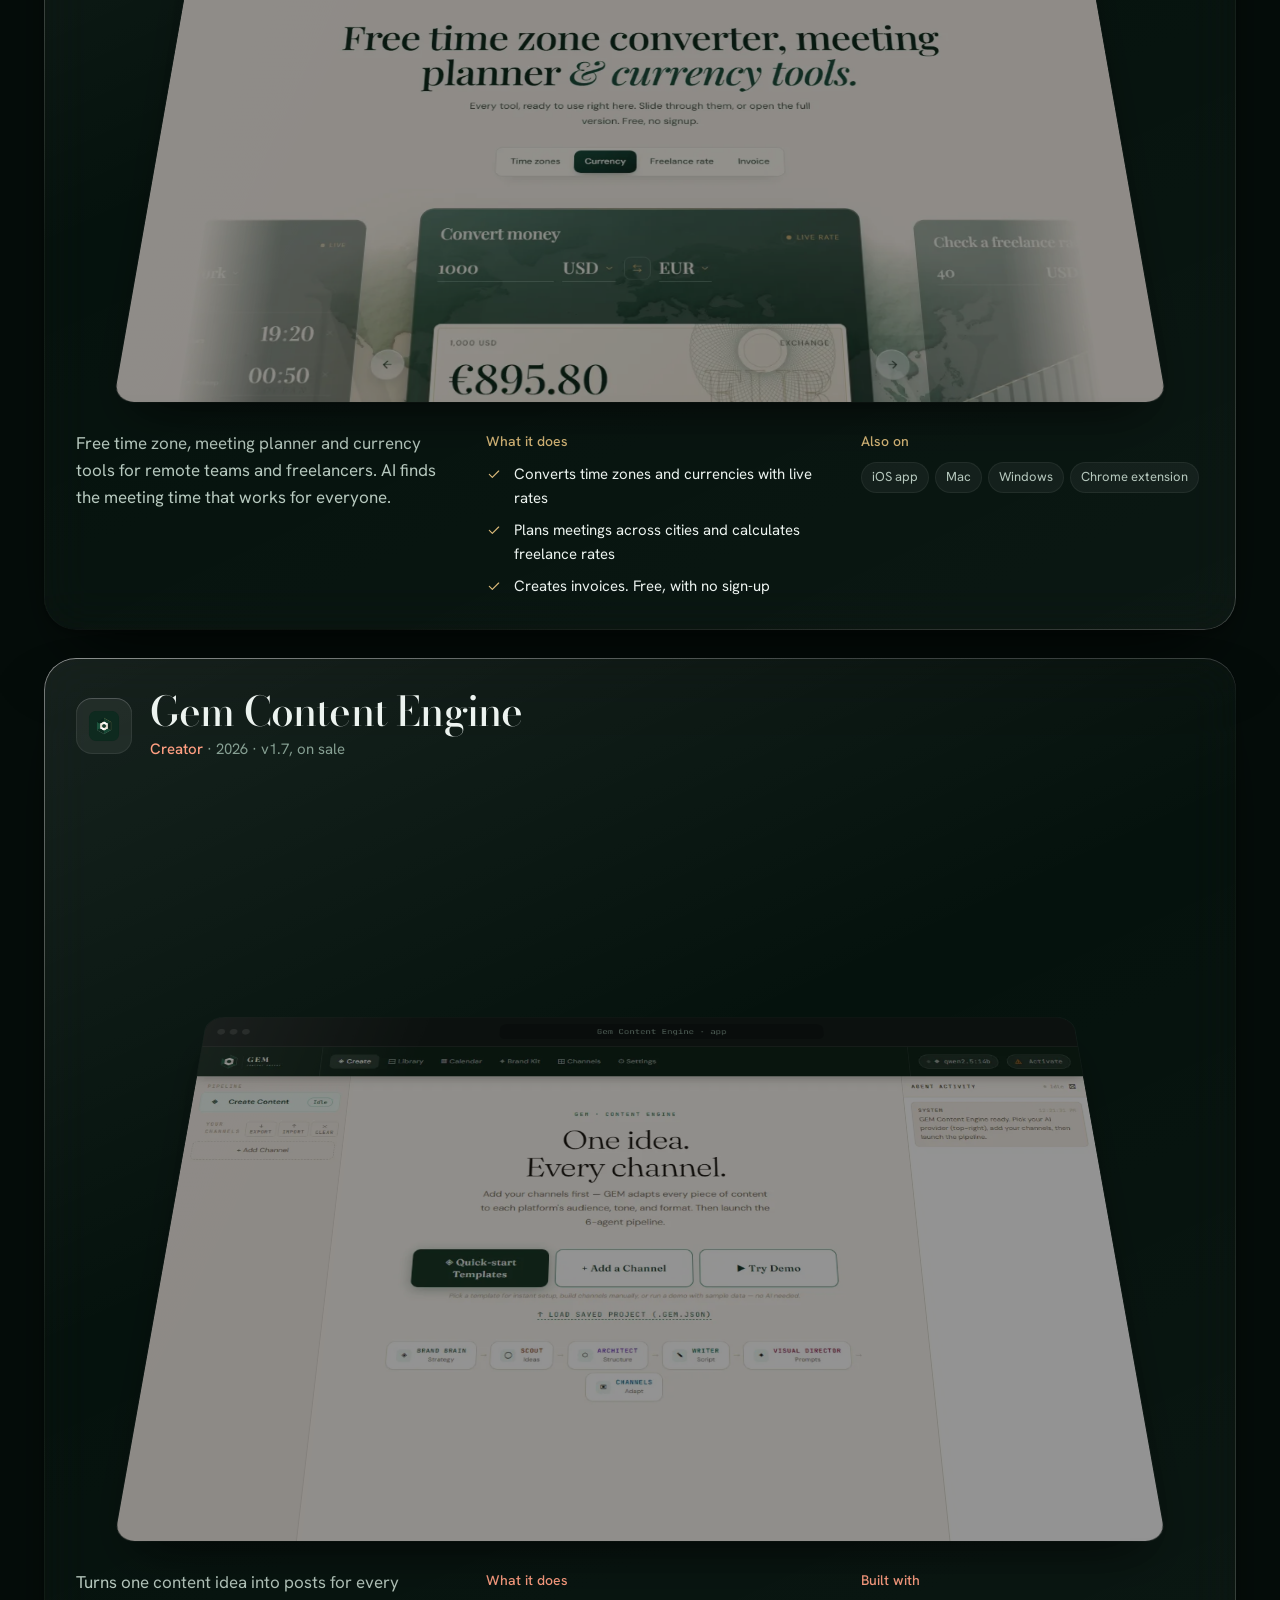
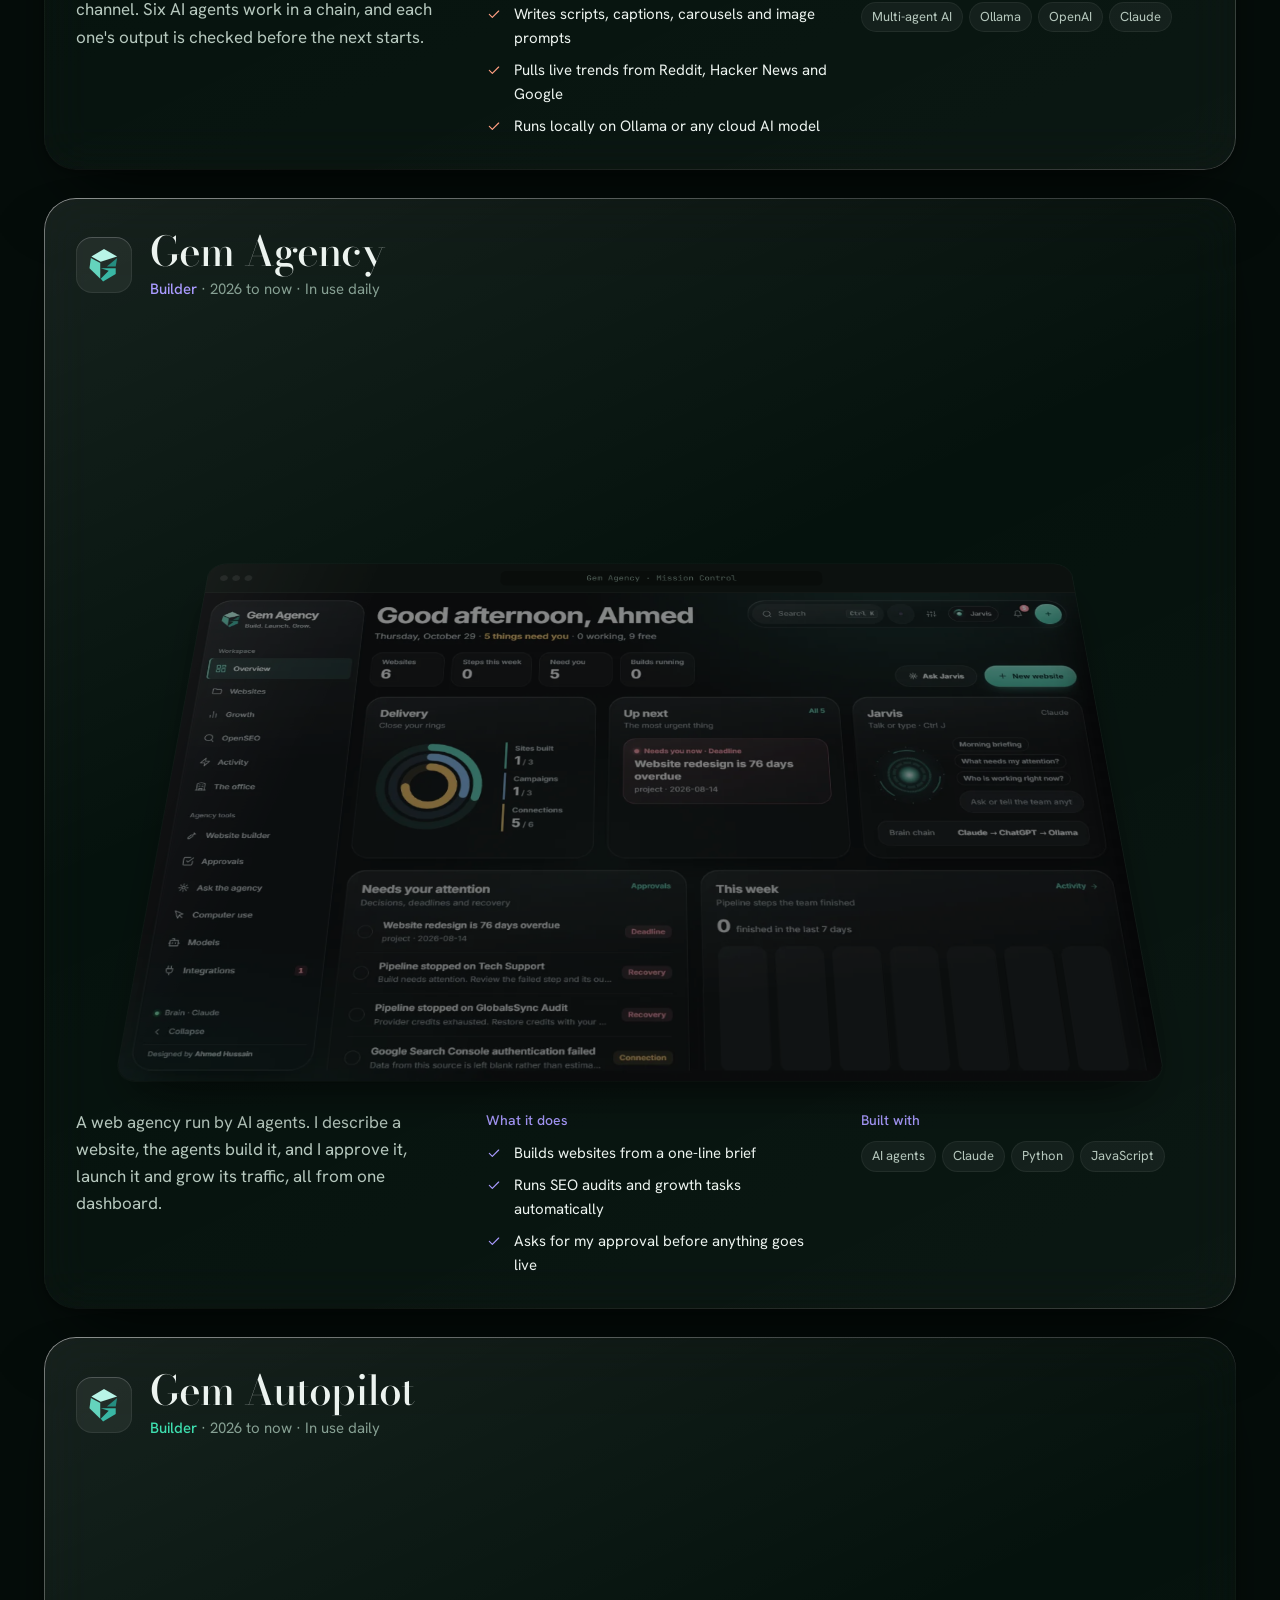
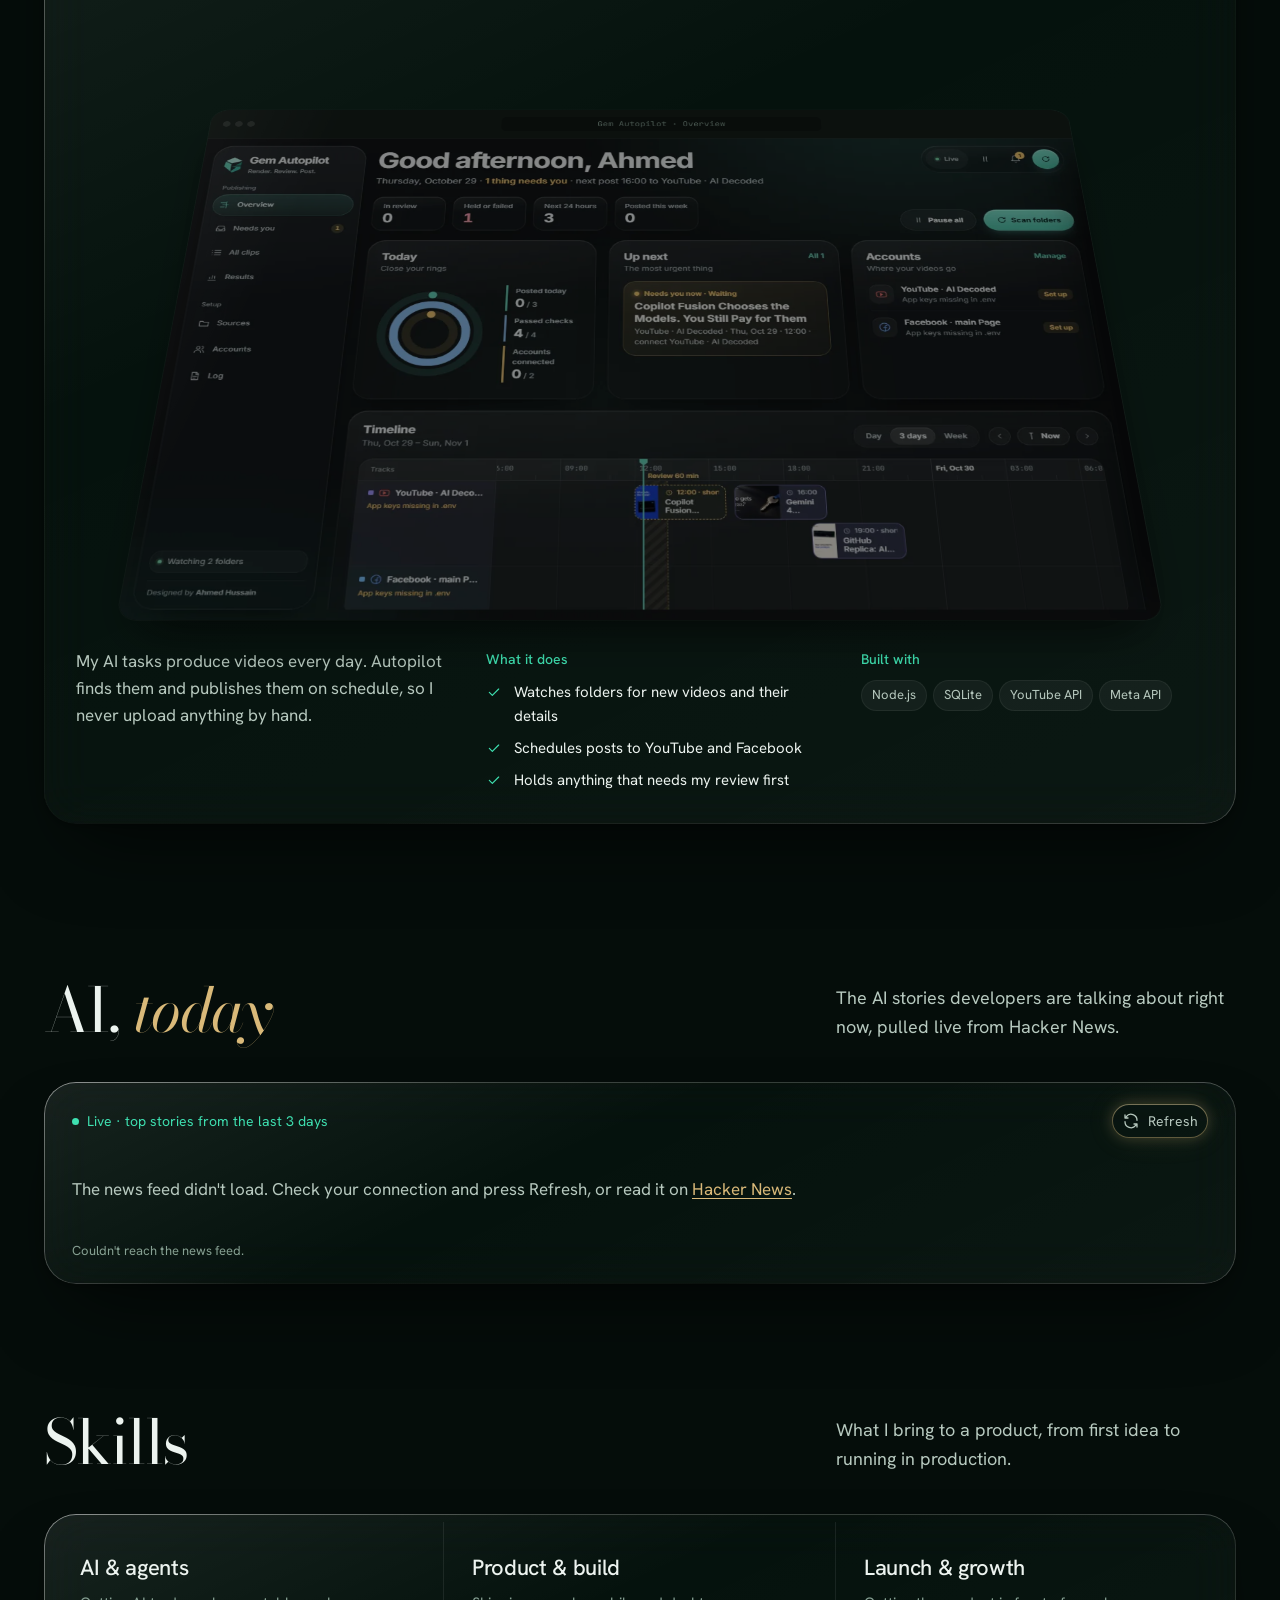
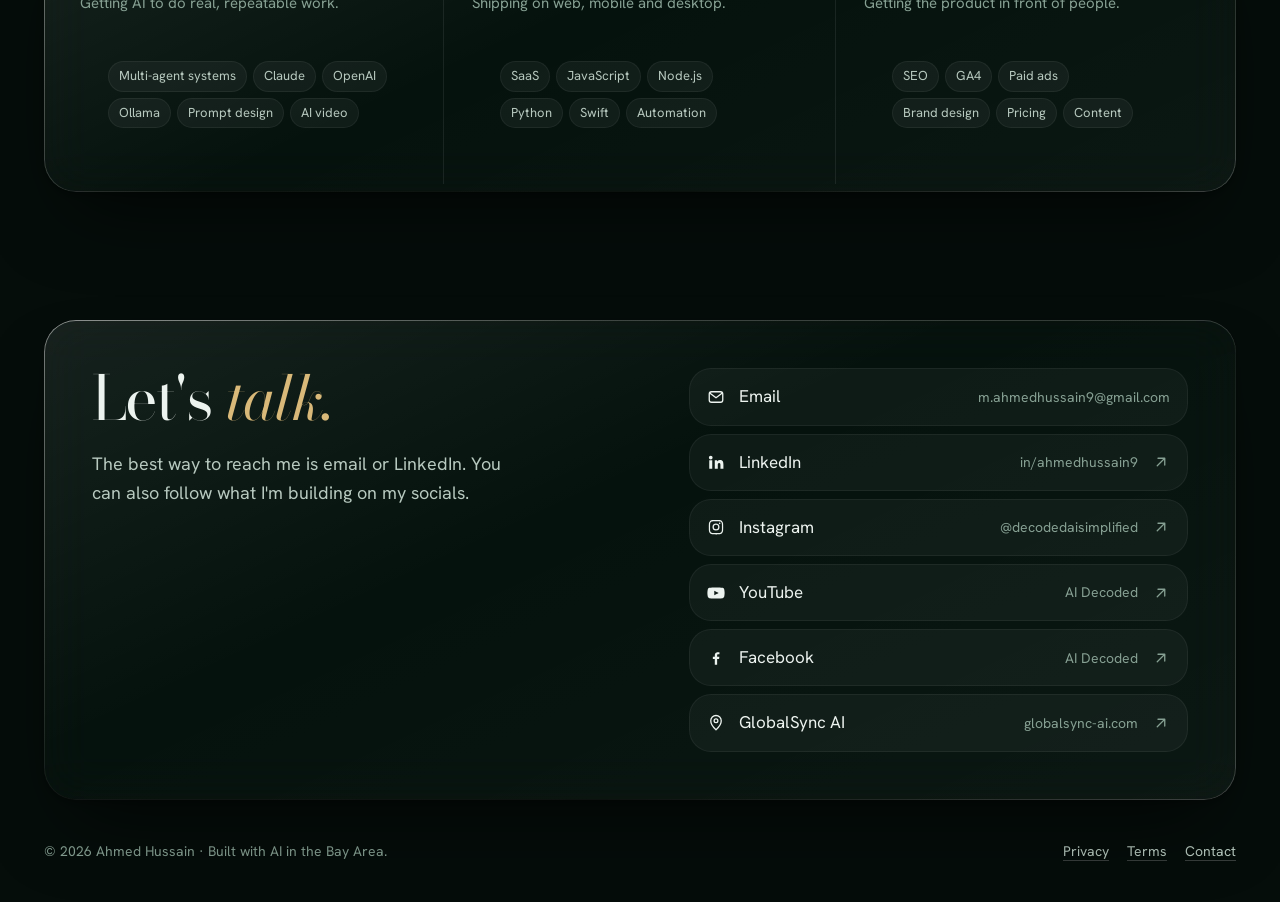
==== commit bd15e1a5: "Motion upgrade: 3D WebGL globe, scroll-driven poses, lid-opening project screens - globe.js: real-ti" ====
--- a/index.html
+++ b/index.html
@@ -88,7 +88,6 @@
  </div>
  <figure class="glass portrait">
   <img src="assets/me.webp" width="600" height="900" alt="Portrait of Ahmed Hussain">
-  <figcaption class="glass card-id"><div><b>Ahmed Hussain</b><span>Bay Area, California</span></div><span class="avail"><i></i>Building now</span></figcaption>
  </figure>
 </section>
 
@@ -213,4 +212,6 @@
 </div>
 
 <script src="script.js" defer></script>
+<script src="globe.js" defer></script>
+<script src="motion.js" defer></script>
 </body></html>
--- a/styles.css
+++ b/styles.css
@@ -63,7 +63,7 @@
 .btn:active{transform:translateY(0) scale(.98)}
 
 /* profile header */
-.hero{display:grid;grid-template-columns:1.2fr .8fr;gap:48px;align-items:end;padding:88px 0 0}
+.hero{display:grid;grid-template-columns:minmax(0,1.3fr) 320px minmax(0,.4fr);gap:48px;align-items:center;padding:88px 0 0}
 .name{font-weight:500;font-size:clamp(64px,9vw,140px);line-height:.92;letter-spacing:-.025em;margin-left:-.04em;
  font-optical-sizing:none;font-variation-settings:"opsz" 28}
 .name .ln{display:block}
@@ -83,10 +83,7 @@
 .social a{width:46px;height:46px;border-radius:50%;display:grid;place-items:center;color:var(--soft);background:rgba(255,255,255,.05);box-shadow:inset 0 1px 0 rgba(255,255,255,.12),inset 0 0 0 1px rgba(255,255,255,.07);transition:color .3s,background .3s,transform .4s var(--ease)}
 .social a:hover{color:var(--txt);background:rgba(255,255,255,.1);transform:translateY(-2px)}
 .portrait{position:relative;border-radius:var(--r-xl);overflow:hidden;aspect-ratio:4/5;display:flex;align-items:flex-end;justify-content:center}
-.portrait img{width:86%;height:auto;margin-bottom:-2px;filter:drop-shadow(0 30px 40px rgba(0,0,0,.5))}
-.card-id{position:absolute;left:16px;right:16px;bottom:16px;padding:14px 18px;border-radius:var(--r-lg);display:flex;justify-content:space-between;align-items:center;gap:12px;font-size:14px}
-.card-id b{display:block;font-weight:500;font-size:15px}
-.card-id span{color:var(--mute)}
+.portrait img{width:76%;height:auto;margin-bottom:-2px;filter:drop-shadow(0 30px 40px rgba(0,0,0,.5))}
 .avail{display:inline-flex;align-items:center;gap:8px;color:var(--teal);font-size:13px;white-space:nowrap}
 .avail i{width:7px;height:7px;border-radius:50%;background:currentColor}
 
@@ -170,7 +167,7 @@
 .fine{display:flex;justify-content:space-between;color:var(--mute);font-size:14px;padding:8px 0 40px}
 
 @media (prefers-reduced-motion:no-preference){
- .hero>*{animation:rise 1.1s var(--ease) both}
+ .hero>*{animation:rise 1.1s var(--ease) backwards}
  .hero>:nth-child(2){animation-delay:.15s}
 }
 @keyframes rise{from{opacity:.001;transform:translateY(14px);filter:blur(6px)}}
@@ -179,7 +176,7 @@
 @media (max-width:980px){
  .hero,.contact{grid-template-columns:1fr}
  .hero{padding-top:56px;gap:32px}
- .portrait{max-width:420px;width:100%}
+ .portrait{max-width:260px;width:100%}
  .facts{grid-template-columns:1fr 1fr}
  .facts div:nth-child(3){box-shadow:none}
  .facts div:nth-child(n+3){border-top:1px solid var(--hair)}
@@ -232,3 +229,55 @@
 .social a[class^=s-]{color:var(--gold);box-shadow:inset 0 1px 0 rgba(255,255,255,.14),inset 0 0 0 1px rgba(217,185,121,.45),0 0 14px rgba(217,185,121,.28),0 0 30px rgba(217,185,121,.12);transition:color .3s,background .35s var(--ease),box-shadow .45s var(--ease),transform .4s var(--ease)}
 .social a[class^=s-]:hover,.social a[class^=s-]:focus-visible{color:#fff;background:rgba(var(--g),.92);box-shadow:inset 0 1px 0 rgba(255,255,255,.3),inset 0 0 0 1px rgba(217,185,121,.6),0 0 20px rgba(var(--g),.6),0 0 44px rgba(217,185,121,.25);transform:translateY(-2px)}
 .social a.s-ig:hover,.social a.s-ig:focus-visible{background:linear-gradient(135deg,#f58529,#dd2a7b,#8134af)}
+
+/* button halos: same family as the social icons */
+.btn.ghost,.social a:not([class^=s-]),.story .open,.refresh{
+ box-shadow:inset 0 1px 0 rgba(255,255,255,.14),inset 0 0 0 1px rgba(217,185,121,.42),0 0 14px rgba(217,185,121,.22),0 0 30px rgba(217,185,121,.1);
+ transition:color .3s,background .35s var(--ease),box-shadow .45s var(--ease),transform .4s var(--ease)}
+.btn.ghost:hover,.btn.ghost:focus-visible,
+.social a:not([class^=s-]):hover,.social a:not([class^=s-]):focus-visible,
+.story:hover .open,.story .open:focus-visible,
+.refresh:hover,.refresh:focus-visible{
+ color:var(--txt);background:rgba(217,185,121,.12);
+ box-shadow:inset 0 1px 0 rgba(255,255,255,.22),inset 0 0 0 1px rgba(217,185,121,.7),0 0 20px rgba(217,185,121,.42),0 0 46px rgba(217,185,121,.18)}
+.btn.ghost:hover,.btn.ghost:focus-visible,.social a:not([class^=s-]):hover{transform:translateY(-2px)}
+.social a:not([class^=s-]){color:var(--gold)}
+.btn.pri{box-shadow:inset 0 1px 0 rgba(255,255,255,.55),inset 0 -2px 0 rgba(0,0,0,.18),0 10px 24px -8px rgba(0,0,0,.6),0 0 18px rgba(62,224,176,.3),0 0 40px rgba(62,224,176,.12)}
+.btn.pri:hover,.btn.pri:focus-visible{box-shadow:inset 0 1px 0 rgba(255,255,255,.55),inset 0 -2px 0 rgba(0,0,0,.18),0 18px 32px -10px rgba(0,0,0,.7),0 0 26px rgba(62,224,176,.5),0 0 60px rgba(62,224,176,.2)}
+.refresh:disabled{box-shadow:none}
+
+/* ---------- motion upgrade ---------- */
+/* 3D globe canvas (globe.js). The flat SVG globe stays underneath as the fallback. */
+.sky .globe3d{position:absolute;inset:0;width:100%;height:100%;display:block}
+.sky.gl .globe{display:none}
+
+/* nav: current section + page progress line */
+.bar nav a[aria-current]{color:var(--txt);background:rgba(255,255,255,.07)}
+.bar .prog{position:absolute;left:28px;right:28px;bottom:0;height:2px;border-radius:2px;pointer-events:none;
+ background:linear-gradient(90deg,rgba(217,185,121,0),var(--gold));transform-origin:0 50%;transform:scaleX(var(--sp,0));opacity:.85}
+
+/* live dots breathe */
+@media (prefers-reduced-motion:no-preference){.avail i{animation:ping 2.6s var(--ease) infinite}}
+@keyframes ping{0%{box-shadow:0 0 0 0 rgba(62,224,176,.55)}70%,100%{box-shadow:0 0 0 9px rgba(62,224,176,0)}}
+
+/* news rows arrive as a list */
+@media (prefers-reduced-motion:no-preference){.story{animation:storyIn .7s var(--ease) backwards;animation-delay:calc(var(--i,0)*70ms)}}
+@keyframes storyIn{from{opacity:0;transform:translateY(12px)}}
+
+/* everything below needs motion.js; without it (or with reduced motion) the page is simply still */
+.motion .rv .w{display:inline-block;opacity:0;transform:translateY(.45em);filter:blur(10px);
+ transition:opacity .9s var(--ease),transform 1.1s var(--ease),filter .9s var(--ease);transition-delay:calc(var(--i)*90ms)}
+.motion .rv>p{opacity:0;transform:translateY(12px);transition:opacity .9s var(--ease) .25s,transform 1s var(--ease) .25s}
+.motion .rv.in .w,.motion .rv.in>p{opacity:1;transform:none;filter:none}
+
+/* project screens open like laptop lids; --p runs 0 (tilted back) to 1 (upright) */
+.motion .shot{position:relative;transform-origin:50% 100%;will-change:transform;
+ transform:perspective(1400px) rotateX(calc((1 - var(--p,1))*30deg)) scale(calc(.92 + var(--p,1)*.08));
+ filter:brightness(calc(.5 + var(--p,1)*.5))}
+.motion .shot::after{content:"";position:absolute;inset:0;border-radius:inherit;pointer-events:none;
+ background:linear-gradient(105deg,transparent 35%,rgba(255,255,255,.16) 50%,transparent 65%);background-size:250% 100%;
+ background-position:calc(120% - var(--p,1)*140%) 0;opacity:calc((1 - var(--p,1))*1.6)}
+
+/* portrait card leans toward the pointer */
+.motion .portrait{transform:perspective(1100px) rotateX(var(--rx,0deg)) rotateY(var(--ry,0deg));transition:transform .7s var(--ease)}
+.motion .portrait img{transform:translate(var(--px,0px),var(--py,0px)) scale(1.03);transform-origin:50% 100%;transition:transform .7s var(--ease)}
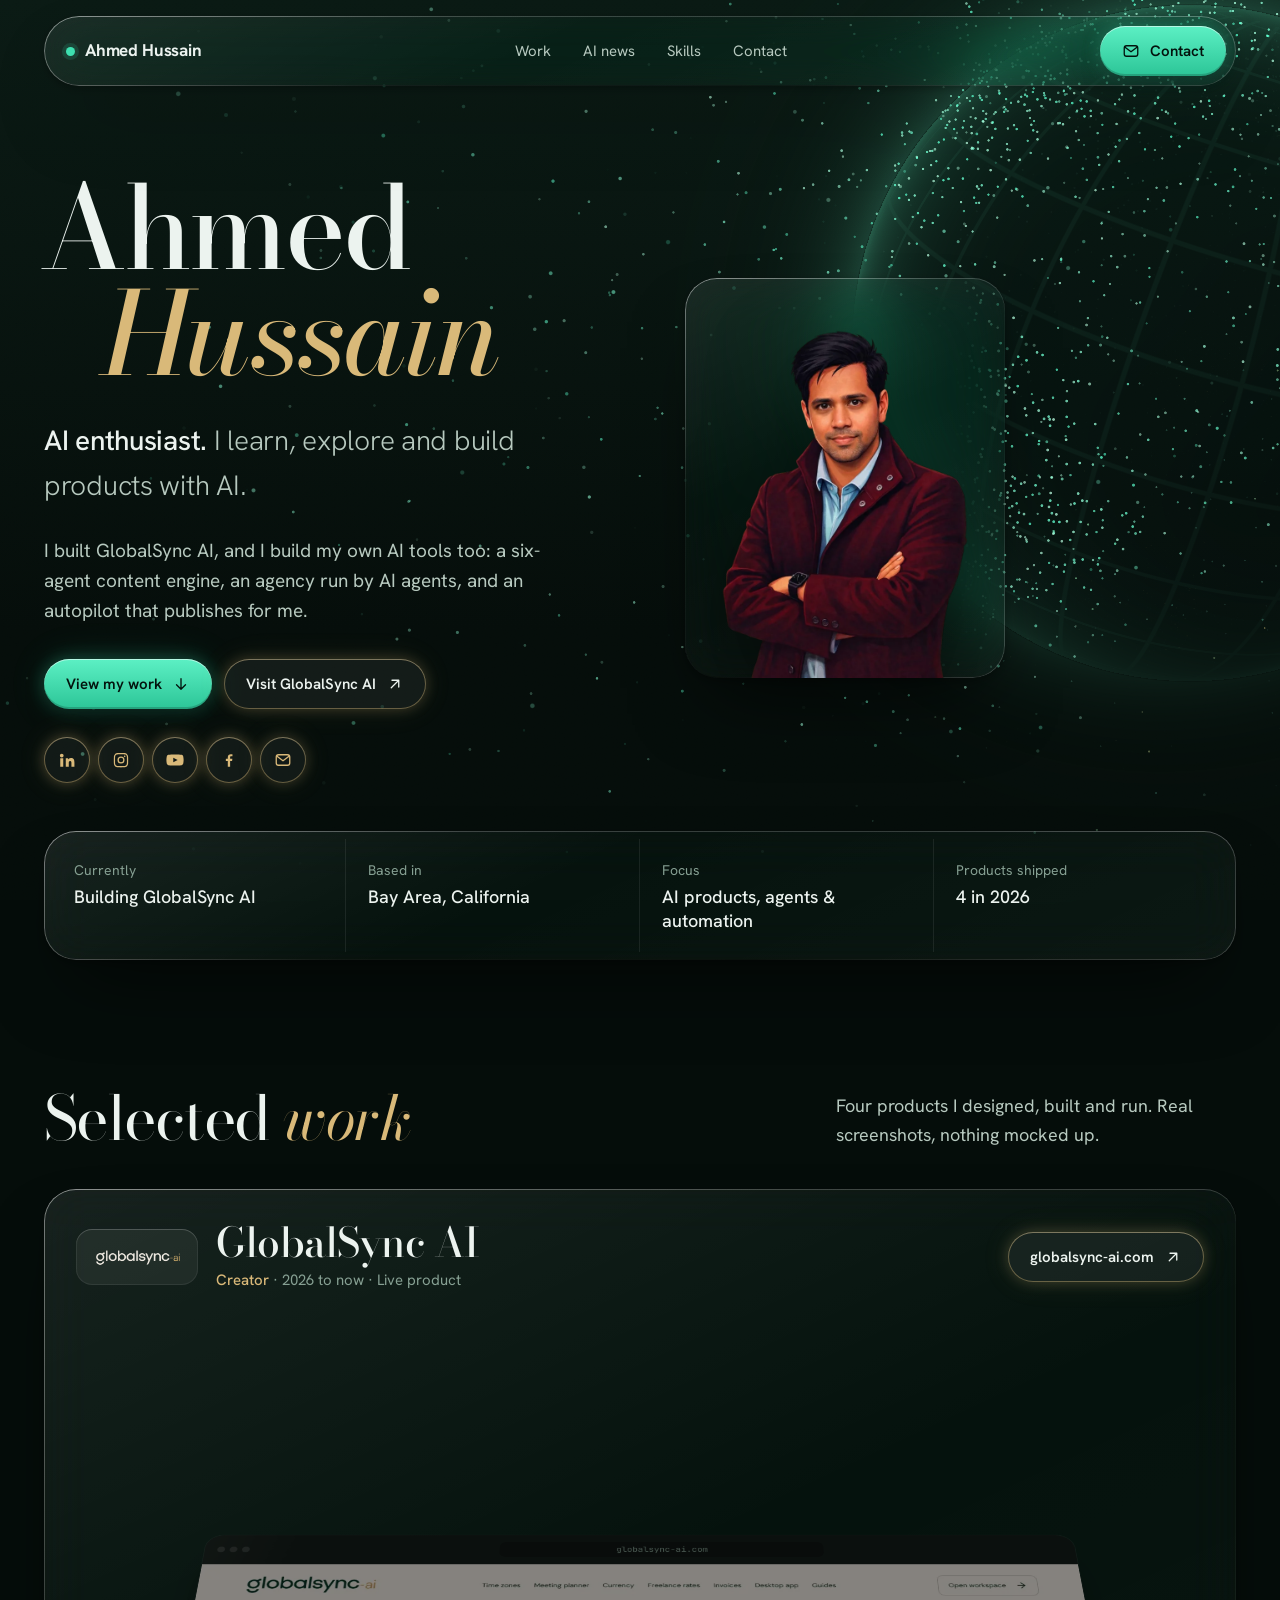
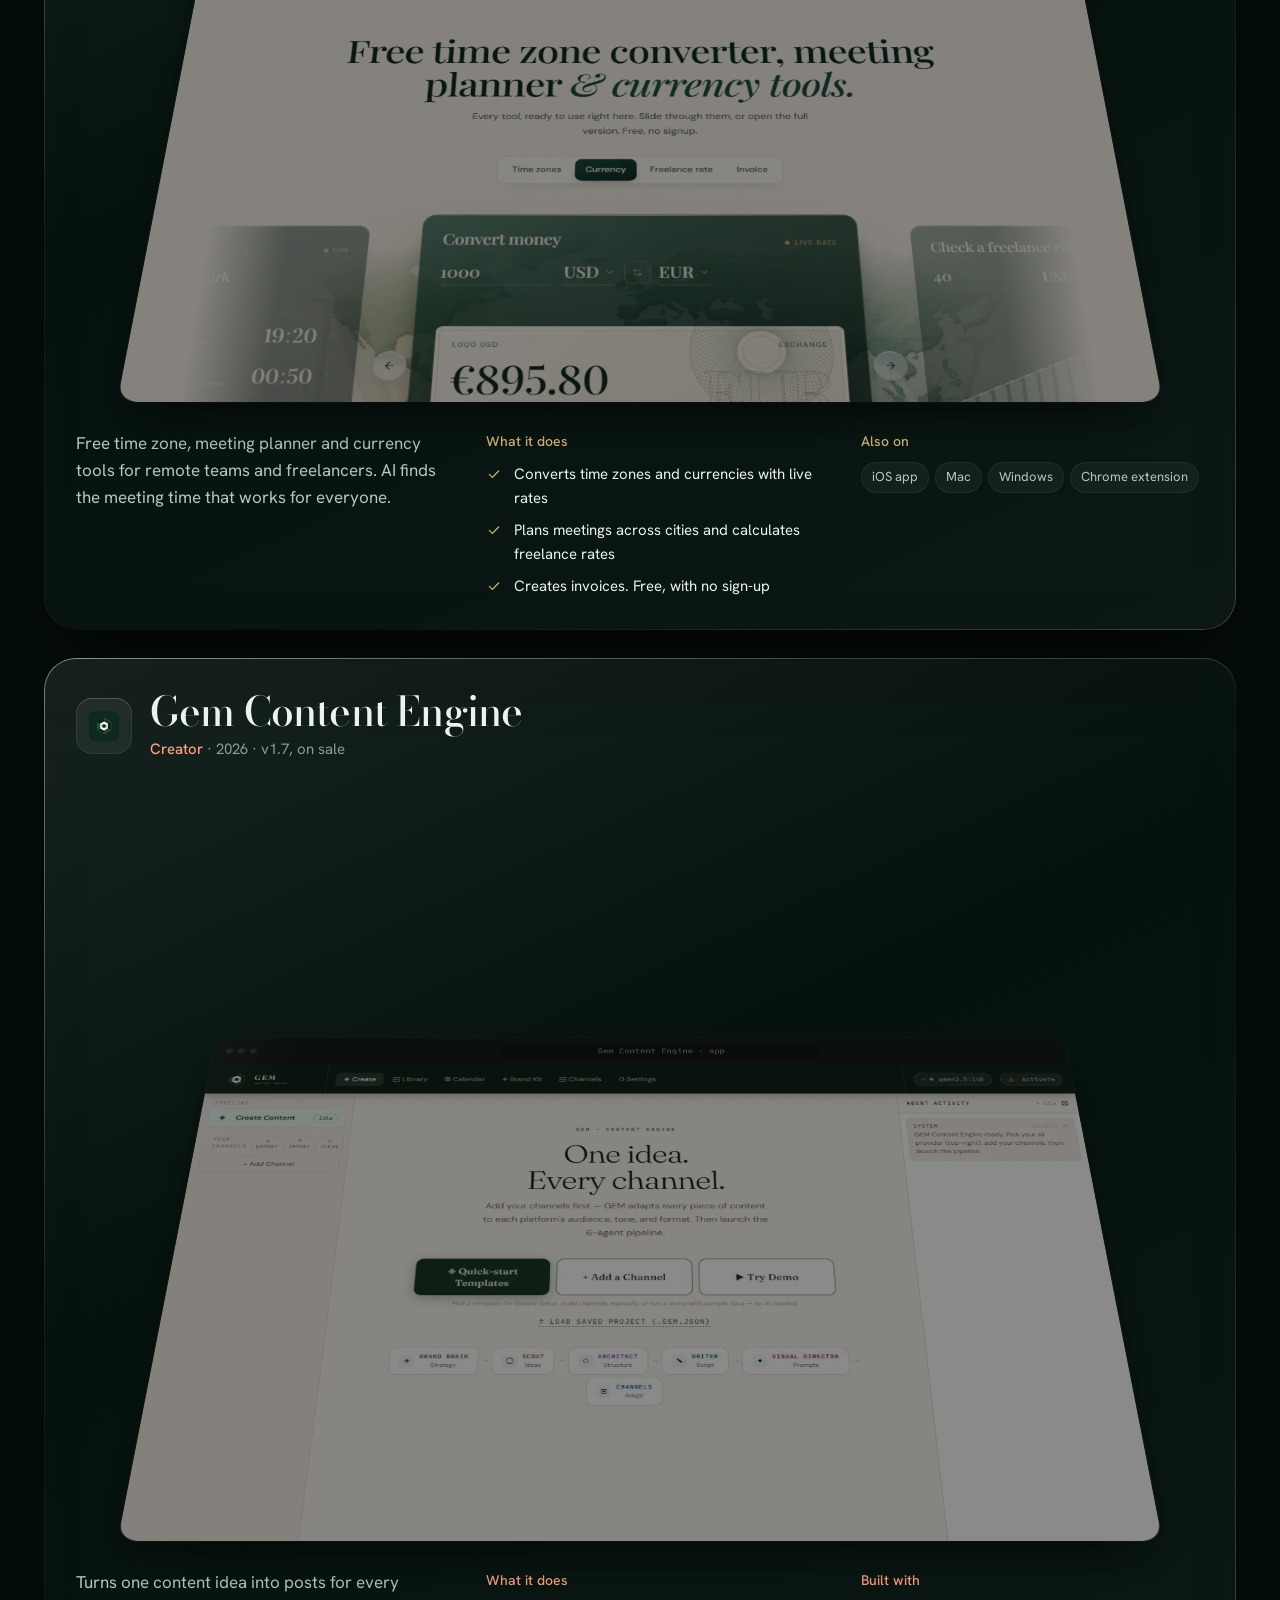
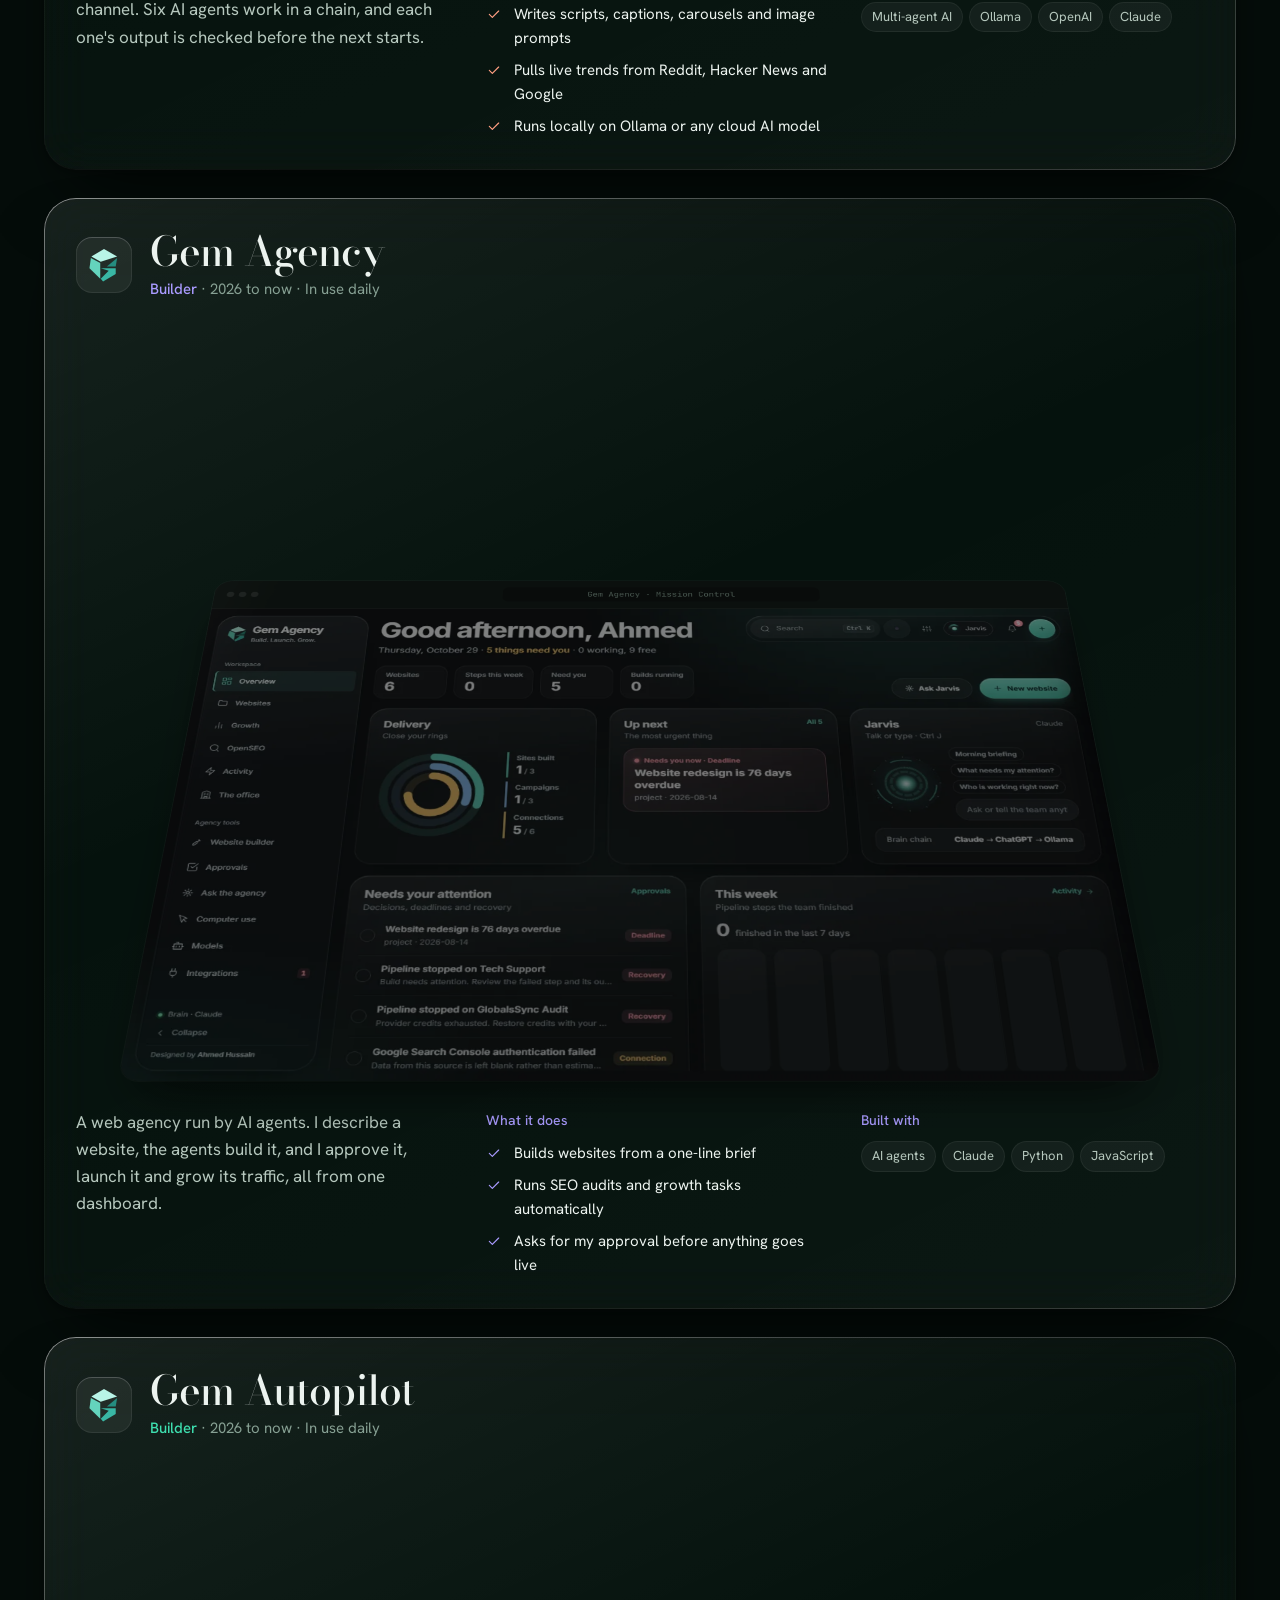
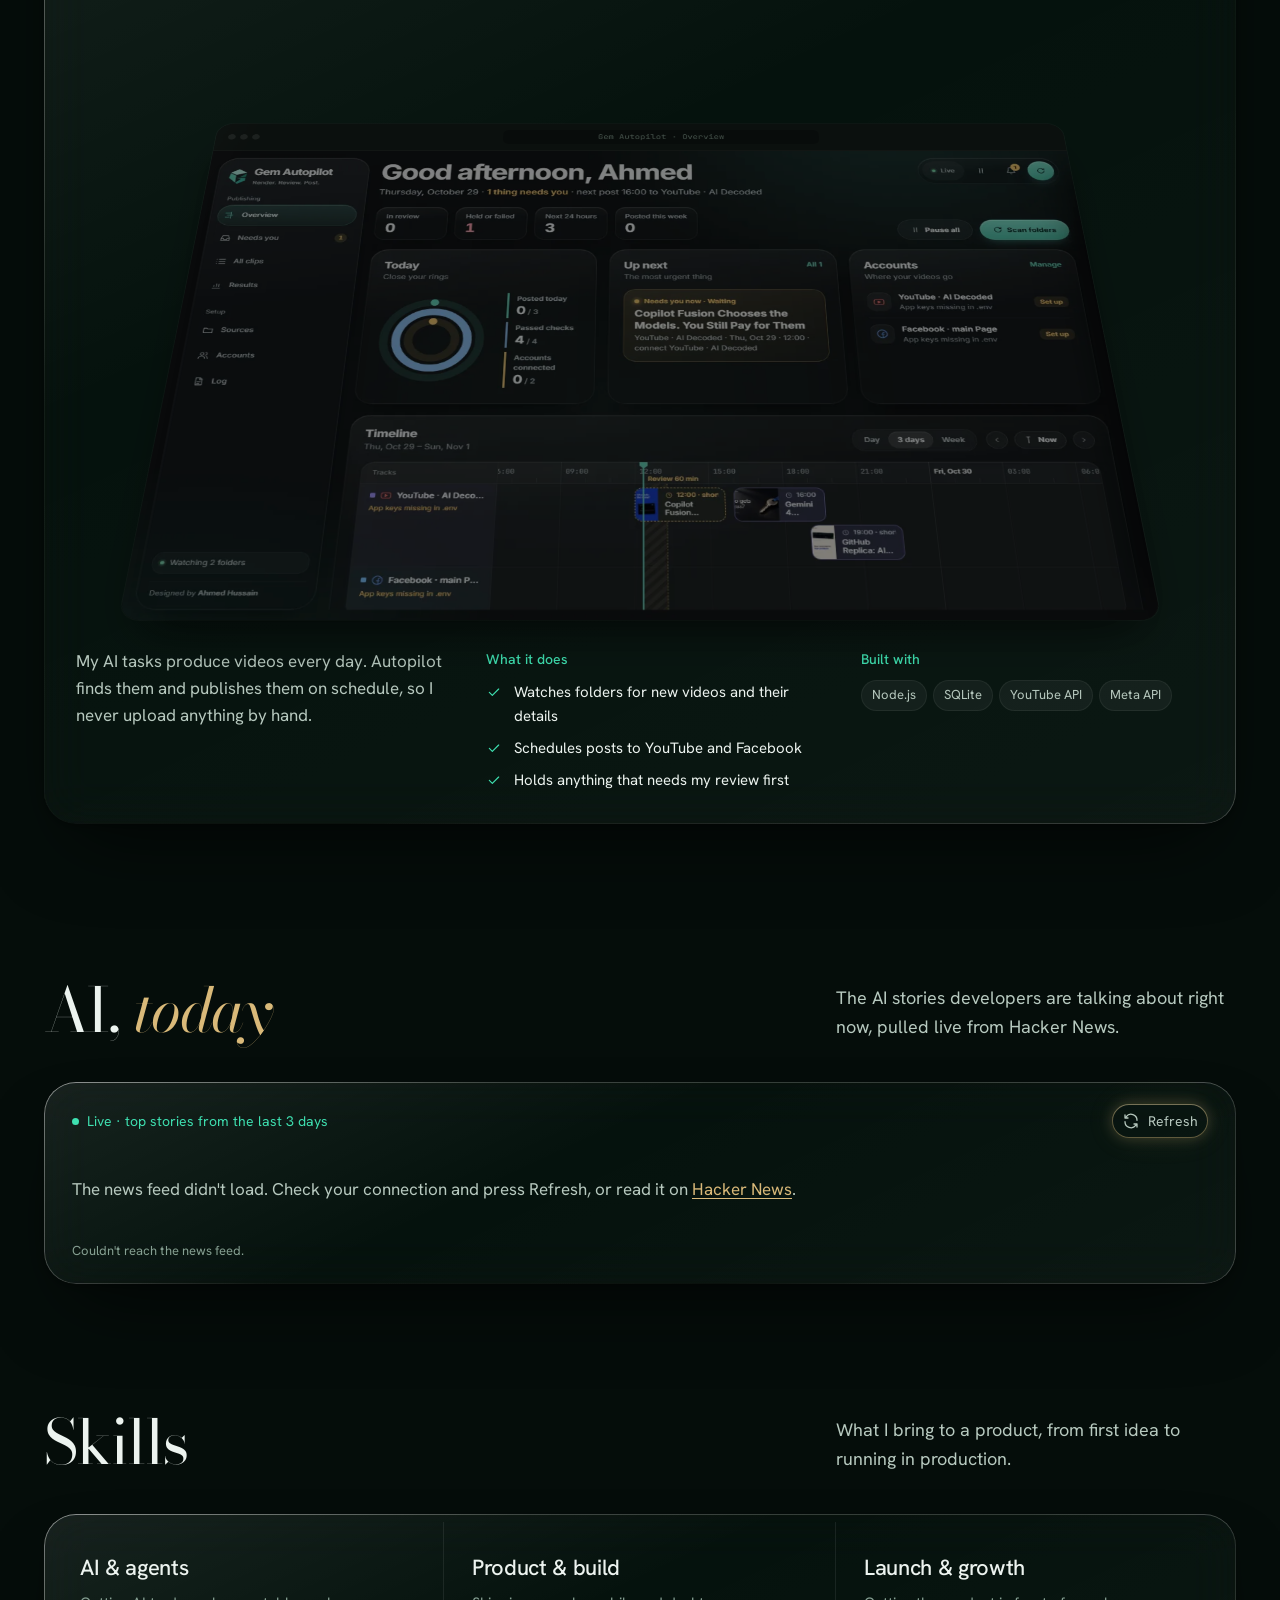
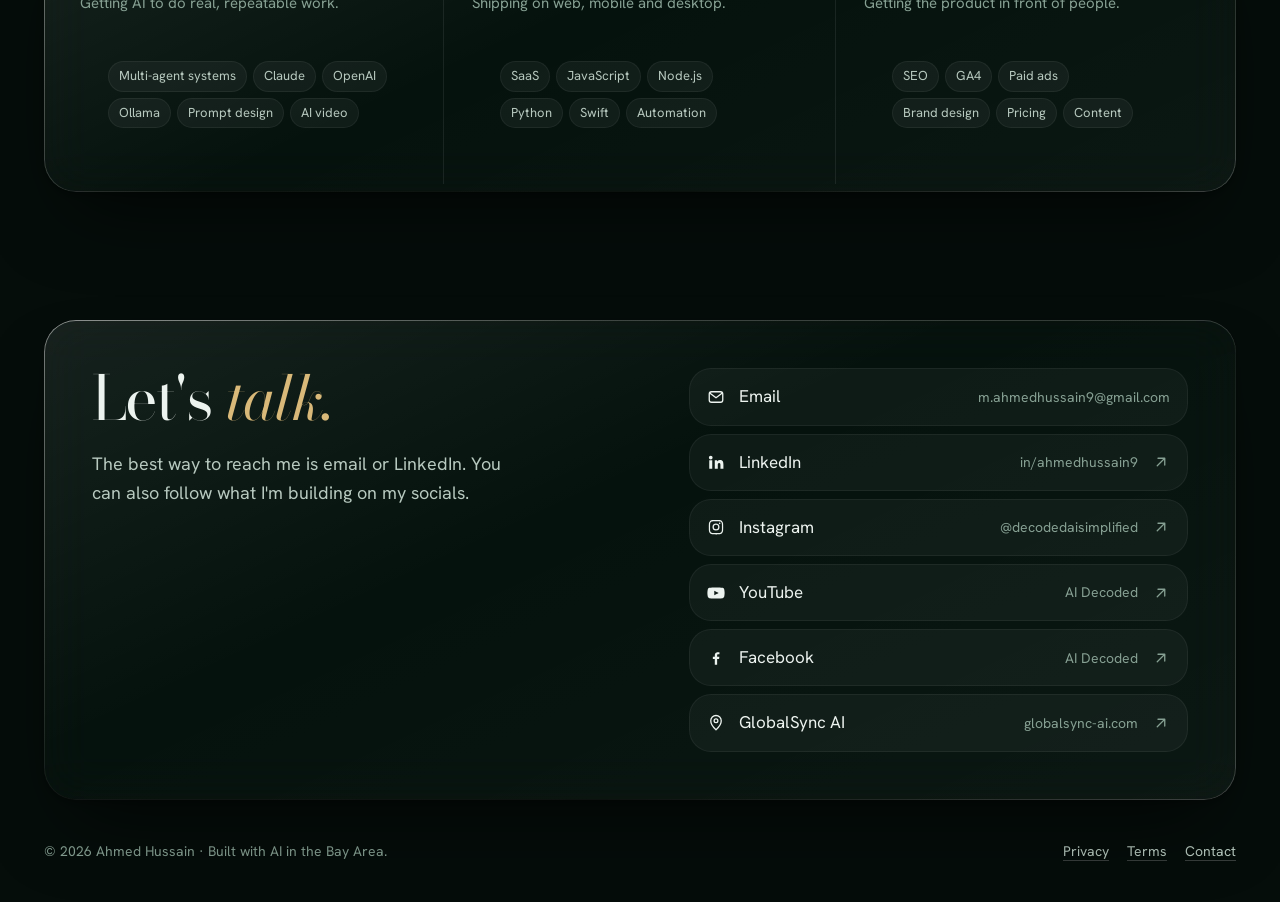
==== commit ce008fed: "Add Google site verification to index.html Added Google site verification meta tag to the head secti" ====
--- a/index.html
+++ b/index.html
@@ -26,7 +26,9 @@
 </script>
 <link rel="preconnect" href="https://fonts.googleapis.com"><link rel="preconnect" href="https://fonts.gstatic.com" crossorigin>
 <link href="https://fonts.googleapis.com/css2?family=Bodoni+Moda:ital,opsz,wght@0,6..96,400;0,6..96,500;1,6..96,400;1,6..96,500&family=Hanken+Grotesk:wght@300;400;500;600&family=JetBrains+Mono:wght@400&display=swap" rel="stylesheet">
-<link rel="stylesheet" href="styles.css"></head><body>
+<link rel="stylesheet" href="styles.css">
+<meta name="google-site-verification" content="QwlITDrCnW0-oOR97SDP_G2IgnybBNQpNcPWqauXf98" />
+</head><body>
 
 <svg width="0" height="0" style="position:absolute" aria-hidden="true">
  <symbol id="arrow" viewBox="0 0 24 24"><path d="M7 17 17 7M8 7h9v9"/></symbol>
